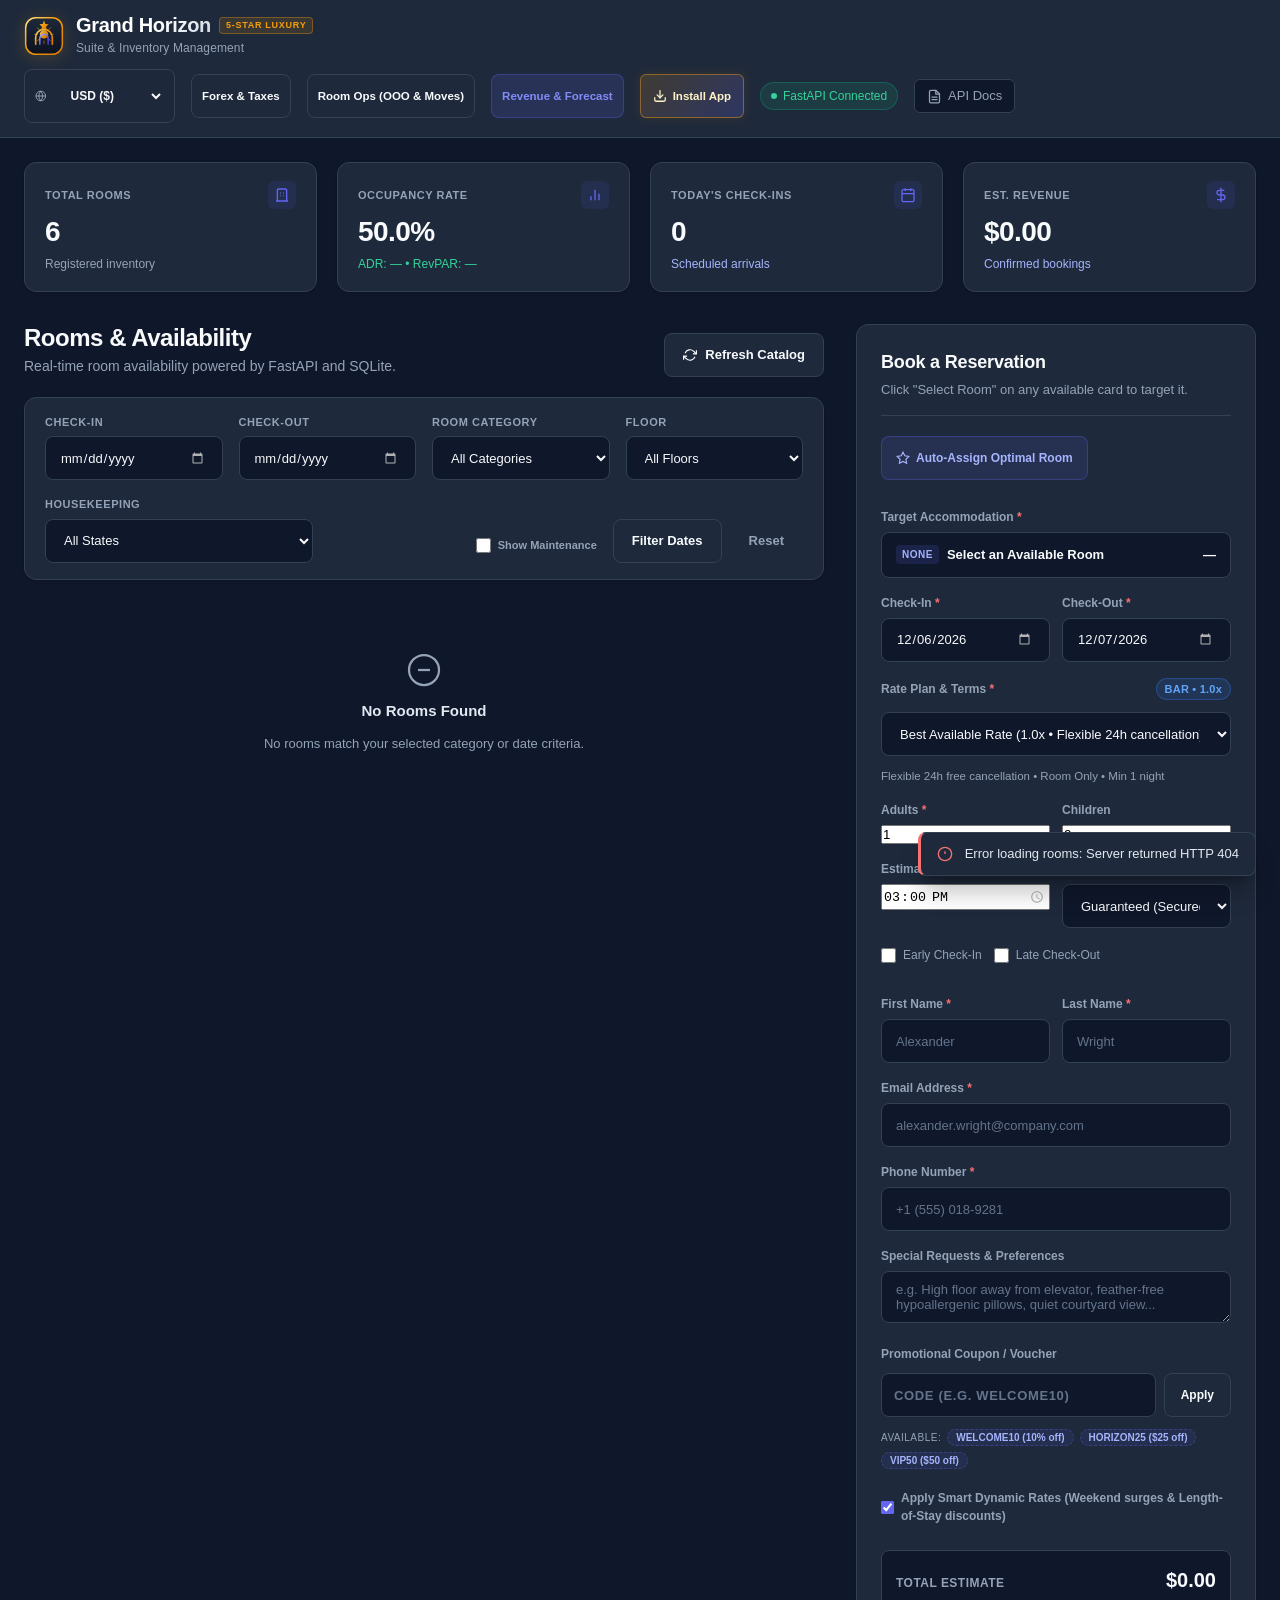
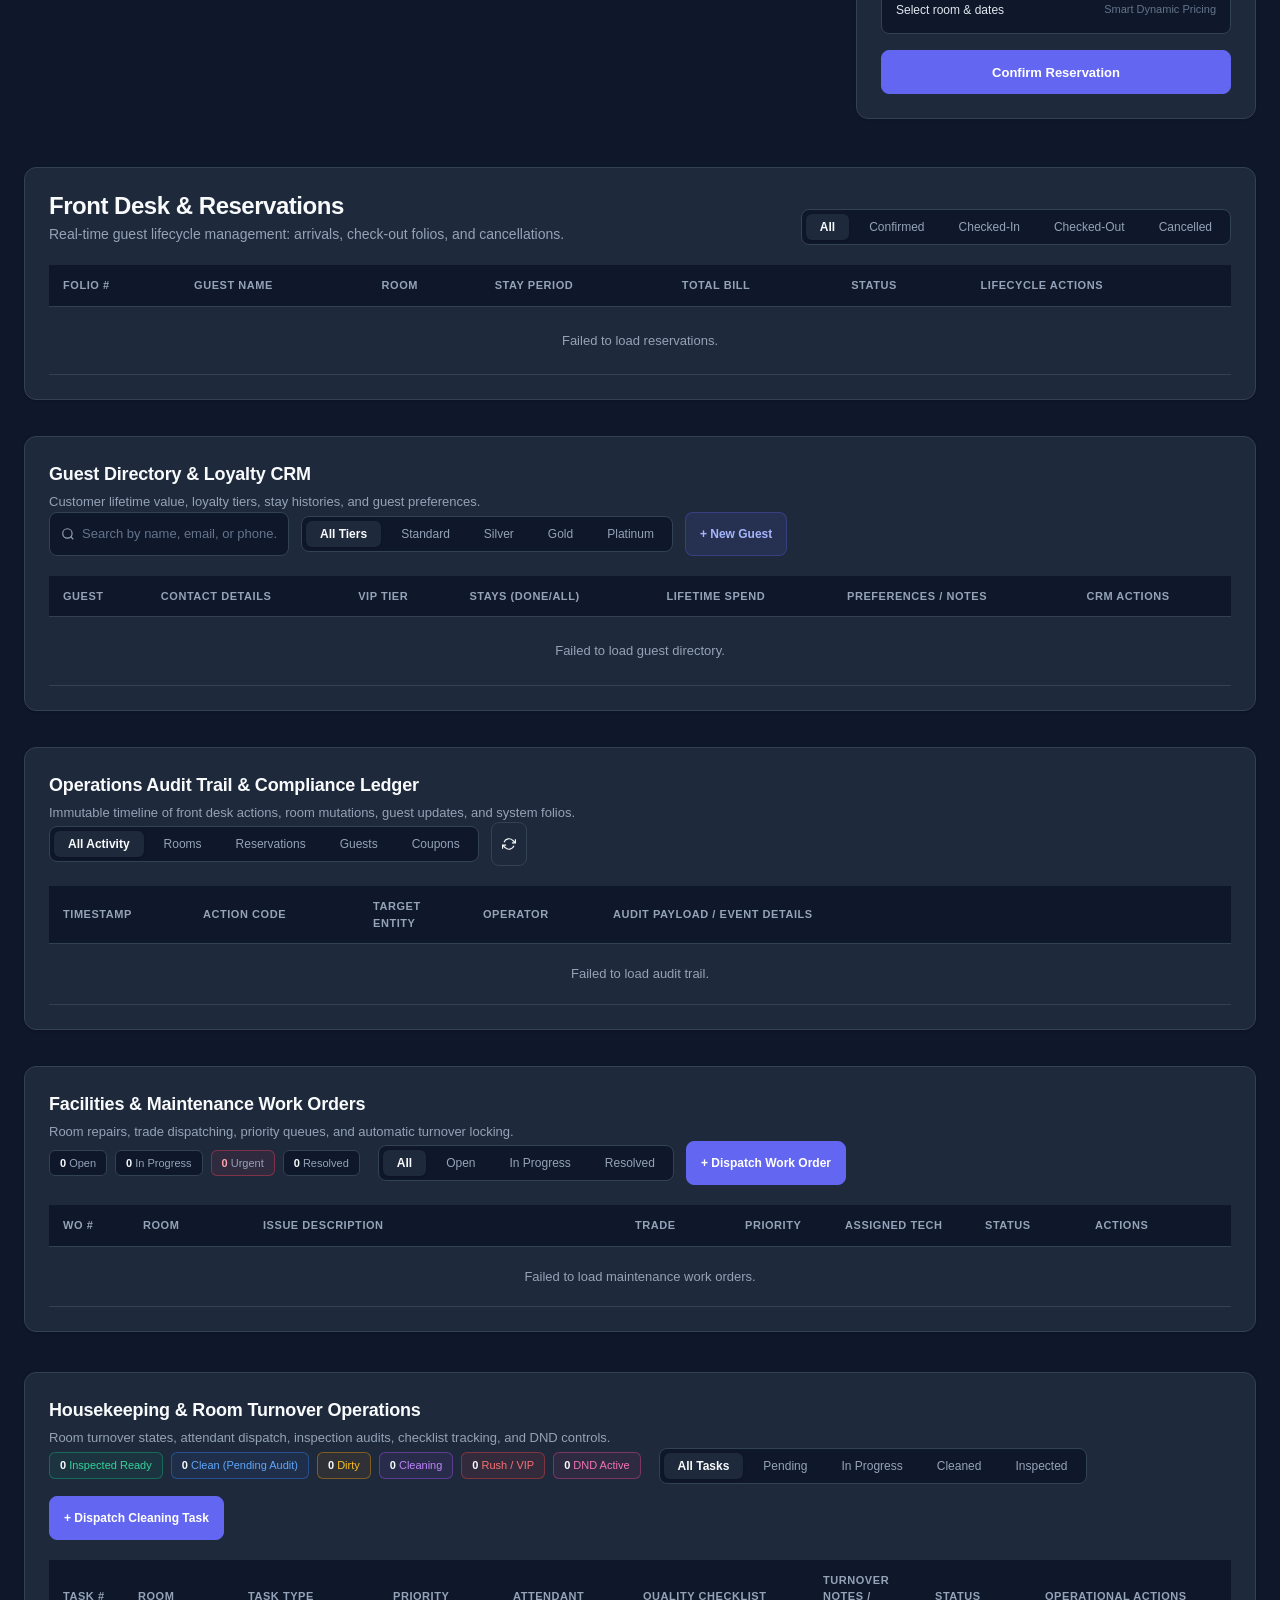
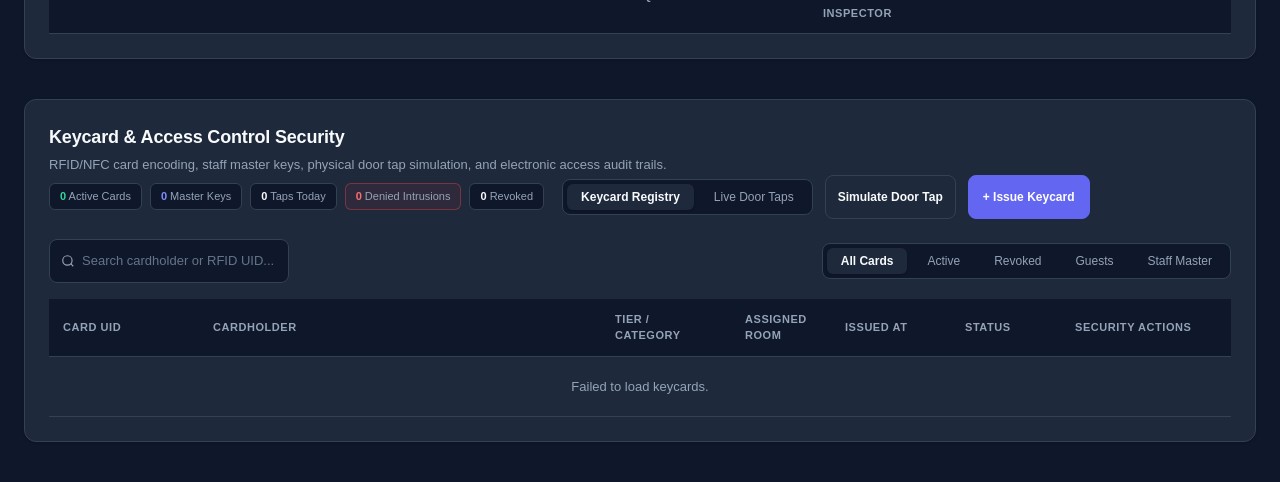
==== public/index.html @ 34e260d2 "feat(pwa): Add Progressive Web App installation, service worker, manifest, app icons, and iOS modal" ====
<!DOCTYPE html>
<html lang="en">
<head>
  <meta charset="UTF-8">
  <meta name="viewport" content="width=device-width, initial-scale=1.0">
  <title>Grand Horizon Hotel | Reservation & Management Dashboard</title>
  <meta name="description" content="Modern enterprise Hotel Management System dashboard for room inventory and real-time reservations.">
  <link rel="icon" type="image/svg+xml" href="favicon.svg">
  <link rel="apple-touch-icon" href="/apple-touch-icon.png">
  <link rel="manifest" href="/manifest.json">
  <meta name="theme-color" content="#6366f1">
  <meta name="apple-mobile-web-app-capable" content="yes">
  <meta name="apple-mobile-web-app-status-bar-style" content="black-translucent">
  <meta name="apple-mobile-web-app-title" content="Grand Horizon">
  <link rel="preconnect" href="https://fonts.googleapis.com">
  <link rel="preconnect" href="https://fonts.gstatic.com" crossorigin>
  <link href="https://fonts.googleapis.com/css2?family=Plus+Jakarta+Sans:wght@400;500;600;700&display=swap" rel="stylesheet">
  <link rel="stylesheet" href="style.css">
</head>
<body>

  <!-- Enterprise SaaS Header -->
  <header class="app-header">
    <div class="header-container">
      <div class="brand">
        <div class="brand-logo" aria-label="Grand Horizon Luxury Resort Emblem">
          <svg class="brand-logo-svg" width="40" height="40" viewBox="0 0 48 48" fill="none" xmlns="http://www.w3.org/2000/svg">
            <defs>
              <linearGradient id="headerGoldGrad" x1="0%" y1="0%" x2="100%" y2="100%">
                <stop offset="0%" stop-color="#FDE68A"/>
                <stop offset="40%" stop-color="#F59E0B"/>
                <stop offset="100%" stop-color="#D97706"/>
              </linearGradient>
              <linearGradient id="headerIndigoGrad" x1="0%" y1="0%" x2="100%" y2="100%">
                <stop offset="0%" stop-color="#A5B4FC"/>
                <stop offset="50%" stop-color="#6366F1"/>
                <stop offset="100%" stop-color="#4338CA"/>
              </linearGradient>
              <linearGradient id="headerShieldGrad" x1="0%" y1="0%" x2="0%" y2="100%">
                <stop offset="0%" stop-color="#1E293B"/>
                <stop offset="100%" stop-color="#0B1120"/>
              </linearGradient>
            </defs>
            <!-- Badge Frame with Gold Trim -->
            <rect x="2" y="2" width="44" height="44" rx="12" fill="url(#headerShieldGrad)" stroke="url(#headerGoldGrad)" stroke-width="1.8"/>
            <!-- Radiant Horizon Sun -->
            <circle cx="24" cy="22" r="5" fill="url(#headerGoldGrad)" opacity="0.95"/>
            <!-- Sunburst Radiance Rays -->
            <path d="M24 11V14M24 30V33M13 22H16M32 22H35M16.2 14.2L18.3 16.3M29.7 27.7L31.8 29.8M16.2 29.8L18.3 27.7M29.7 16.3L31.8 14.2" stroke="url(#headerGoldGrad)" stroke-width="1.2" stroke-linecap="round" opacity="0.6"/>
            <!-- Architectural Arch Pavilion -->
            <path d="M14 34V26C14 20.4772 18.4772 16 24 16C29.5228 16 34 20.4772 34 26V34" stroke="url(#headerGoldGrad)" stroke-width="2" stroke-linecap="round"/>
            <path d="M19 34V27C19 24.2386 21.2386 22 24 22C26.7614 22 29 24.2386 29 27V34" stroke="url(#headerIndigoGrad)" stroke-width="1.8" stroke-linecap="round"/>
            <!-- Foundation Base -->
            <path d="M10 35H38" stroke="url(#headerGoldGrad)" stroke-width="2" stroke-linecap="round"/>
            <path d="M14 38H34" stroke="url(#headerIndigoGrad)" stroke-width="1.5" stroke-linecap="round" opacity="0.8"/>
            <!-- 5-Star Luxury Star Apex -->
            <polygon points="24,5.5 25.5,9.5 29.5,10 26.5,13 27.5,17 24,15 20.5,17 21.5,13 18.5,10 22.5,9.5" fill="url(#headerGoldGrad)"/>
          </svg>
        </div>
        <div class="brand-meta">
          <div class="brand-title-row">
            <span class="brand-title">Grand Horizon</span>
            <span class="brand-tier-badge">5-STAR LUXURY</span>
          </div>
          <span class="brand-subtitle">Suite & Inventory Management</span>
        </div>
      </div>
      <div class="header-actions">
        <!-- Global Currency Converter Selector -->
        <div class="currency-selector-badge" title="Switch Operating Display Currency">
          <svg width="14" height="14" viewBox="0 0 24 24" fill="none" stroke="currentColor" stroke-width="2">
            <circle cx="12" cy="12" r="10"></circle>
            <line x1="2" y1="12" x2="22" y2="12"></line>
            <path d="M12 2a15.3 15.3 0 0 1 4 10 15.3 15.3 0 0 1-4 10 15.3 15.3 0 0 1-4-10 15.3 15.3 0 0 1 4-10z"></path>
          </svg>
          <select id="globalCurrencySelect" aria-label="Select Operating Currency">
            <option value="USD" selected>USD ($)</option>
            <option value="EUR">EUR (€)</option>
            <option value="GBP">GBP (£)</option>
            <option value="JPY">JPY (¥)</option>
            <option value="CAD">CAD (C$)</option>
            <option value="AUD">AUD (A$)</option>
            <option value="CHF">CHF (CHF)</option>
          </select>
        </div>

        <button id="btnOpenFinanceModal" class="btn btn-secondary" style="font-size: 11.5px; padding: 5px 10px;" title="View Live Forex Matrix & Tax Rules">
          Forex & Taxes
        </button>

        <button id="btnOpenRoomOpsModal" class="btn btn-secondary" style="font-size: 11.5px; padding: 5px 10px;" title="View Room Operations Cockpit & Out-of-Order Registry">
          Room Ops (OOO & Moves)
        </button>

        <button id="btnOpenAnalyticsModal" class="btn btn-secondary" style="font-size: 11.5px; padding: 5px 10px; background: rgba(99,102,241,0.15); border-color: rgba(99,102,241,0.3); color: #818cf8;" title="View Revenue Forecast & Category Yield Analytics">
          Revenue & Forecast
        </button>

        <button id="btnInstallPWA" class="btn btn-pwa-install" style="font-size: 11.5px; padding: 5px 12px; display: inline-flex; align-items: center; gap: 6px;" title="Install Grand Horizon PMS as a Desktop or Mobile App">
          <svg width="14" height="14" viewBox="0 0 24 24" fill="none" stroke="currentColor" stroke-width="2.2" stroke-linecap="round" stroke-linejoin="round">
            <path d="M21 15v4a2 2 0 0 1-2 2H5a2 2 0 0 1-2-2v-4"></path>
            <polyline points="7 10 12 15 17 10"></polyline>
            <line x1="12" y1="15" x2="12" y2="3"></line>
          </svg>
          <span id="pwaInstallLabel">Install App</span>
        </button>

        <span class="status-badge" id="apiStatusBadge">
          <span class="status-dot"></span>
          <span>FastAPI Connected</span>
        </span>
        <a href="/docs" target="_blank" class="nav-link" title="Open Swagger API documentation">
          <svg width="15" height="15" viewBox="0 0 24 24" fill="none" stroke="currentColor" stroke-width="2" stroke-linecap="round" stroke-linejoin="round">
            <path d="M14 2H6a2 2 0 0 0-2 2v16a2 2 0 0 0 2 2h12a2 2 0 0 0 2-2V8z"></path>
            <polyline points="14 2 14 8 20 8"></polyline>
            <line x1="16" y1="13" x2="8" y2="13"></line>
            <line x1="16" y1="17" x2="8" y2="17"></line>
          </svg>
          API Docs
        </a>
      </div>
    </div>
  </header>

  <!-- Notification Toast Container -->
  <div id="toastContainer" class="toast-container" aria-live="polite"></div>

  <!-- Main Dashboard Canvas -->
  <main class="dashboard-canvas">
    
    <!-- Top-Level Executive KPI Bar -->
    <section class="kpi-grid" aria-label="Key Performance Indicators">
      <div class="kpi-card">
        <div class="kpi-header">
          <span class="kpi-title">Total Rooms</span>
          <div class="kpi-icon">
            <svg width="16" height="16" viewBox="0 0 24 24" fill="none" stroke="currentColor" stroke-width="2">
              <path d="M3 21h18M5 21V5a2 2 0 0 1 2-2h10a2 2 0 0 1 2 2v16M9 9h1m4 0h1m-6 4h1m4 0h1"/>
            </svg>
          </div>
        </div>
        <div class="kpi-value" id="kpiTotalRooms">—</div>
        <span class="kpi-trend" id="kpiInventorySub">Registered inventory</span>
      </div>

      <div class="kpi-card">
        <div class="kpi-header">
          <span class="kpi-title">Occupancy Rate</span>
          <div class="kpi-icon">
            <svg width="16" height="16" viewBox="0 0 24 24" fill="none" stroke="currentColor" stroke-width="2">
              <path d="M18 20V10M12 20V4M6 20v-6"/>
            </svg>
          </div>
        </div>
        <div class="kpi-value" id="kpiOccupancy">—</div>
        <span class="kpi-trend text-emerald" id="kpiAdrRevpar">ADR: — • RevPAR: —</span>
      </div>

      <div class="kpi-card">
        <div class="kpi-header">
          <span class="kpi-title">Today's Check-ins</span>
          <div class="kpi-icon">
            <svg width="16" height="16" viewBox="0 0 24 24" fill="none" stroke="currentColor" stroke-width="2">
              <rect x="3" y="4" width="18" height="18" rx="2" ry="2"></rect>
              <line x1="16" y1="2" x2="16" y2="6"></line>
              <line x1="8" y1="2" x2="8" y2="6"></line>
              <line x1="3" y1="10" x2="21" y2="10"></line>
            </svg>
          </div>
        </div>
        <div class="kpi-value" id="kpiCheckins">—</div>
        <span class="kpi-trend text-indigo" id="kpiTurnoverSub">Scheduled arrivals</span>
      </div>

      <div class="kpi-card">
        <div class="kpi-header">
          <span class="kpi-title">Est. Revenue</span>
          <div class="kpi-icon">
            <svg width="16" height="16" viewBox="0 0 24 24" fill="none" stroke="currentColor" stroke-width="2">
              <line x1="12" y1="1" x2="12" y2="23"></line>
              <path d="M17 5H9.5a3.5 3.5 0 0 0 0 7h5a3.5 3.5 0 0 1 0 7H6"></path>
            </svg>
          </div>
        </div>
        <div class="kpi-value" id="kpiRevenue">—</div>
        <span class="kpi-trend text-indigo" id="kpiMonthlyRev">Confirmed bookings</span>
      </div>
    </section>

    <!-- Content Row: Left Catalog & Right Form -->
    <div class="dashboard-body">
      
      <!-- Left Section: Room Inventory Grid -->
      <section class="inventory-section">
        <div class="section-heading">
          <div class="heading-text">
            <h1 class="section-title">Rooms & Availability</h1>
            <p class="section-subtitle">Real-time room availability powered by FastAPI and SQLite.</p>
          </div>
          <button id="refreshRoomsBtn" class="btn btn-secondary btn-icon" title="Refresh Room Catalog">
            <svg width="14" height="14" viewBox="0 0 24 24" fill="none" stroke="currentColor" stroke-width="2">
              <polyline points="23 4 23 10 17 10"></polyline>
              <polyline points="1 20 1 14 7 14"></polyline>
              <path d="M3.51 9a9 9 0 0 1 14.85-3.36L23 10M1 14l4.64 4.36A9 9 0 0 0 20.49 15"></path>
            </svg>
            Refresh Catalog
          </button>
        </div>

        <!-- Filter Toolbar with Instant Reactive Category Filter -->
        <div class="filter-toolbar">
          <div class="filter-field">
            <label for="filterCheckIn">Check-In</label>
            <input type="date" id="filterCheckIn" name="filterCheckIn">
          </div>
          <div class="filter-field">
            <label for="filterCheckOut">Check-Out</label>
            <input type="date" id="filterCheckOut" name="filterCheckOut">
          </div>
          <div class="filter-field">
            <label for="filterType">Room Category</label>
            <select id="filterType" name="filterType">
              <option value="">All Categories</option>
              <option value="Single">Single</option>
              <option value="Double">Double</option>
              <option value="Family Suite">Family Suite</option>
            </select>
          </div>
          <div class="filter-field">
            <label for="filterFloor">Floor</label>
            <select id="filterFloor" name="filterFloor">
              <option value="">All Floors</option>
              <option value="1">Floor 1 (Ground & Garden)</option>
              <option value="2">Floor 2 (Skyline & Ocean)</option>
              <option value="3">Floor 3 (Penthouse Suites)</option>
            </select>
          </div>
          <div class="filter-field">
            <label for="filterCleanliness">Housekeeping</label>
            <select id="filterCleanliness" name="filterCleanliness">
              <option value="">All States</option>
              <option value="Inspected">Inspected (Ready)</option>
              <option value="Clean">Clean (Pending Audit)</option>
              <option value="Dirty">Dirty (Needs Turnover)</option>
              <option value="Touch-up Required">Touch-up Required</option>
            </select>
          </div>
          <div class="filter-field filter-field-checkbox">
            <label for="filterMaintenance" class="checkbox-label">
              <input type="checkbox" id="filterMaintenance" name="filterMaintenance">
              <span>Show Maintenance</span>
            </label>
          </div>
          <div class="filter-cta-group">
            <button id="applyFilterBtn" class="btn btn-secondary">Filter Dates</button>
            <button id="resetFilterBtn" class="btn btn-ghost">Reset</button>
          </div>
        </div>

        <!-- State: Loading -->
        <div id="loadingState" class="state-placeholder hidden">
          <div class="spinner"></div>
          <p>Loading available rooms...</p>
        </div>

        <!-- State: Empty -->
        <div id="emptyState" class="state-placeholder hidden">
          <svg width="36" height="36" viewBox="0 0 24 24" fill="none" stroke="currentColor" stroke-width="1.5">
            <circle cx="12" cy="12" r="10"></circle>
            <line x1="8" y1="12" x2="16" y2="12"></line>
          </svg>
          <p class="state-title">No Rooms Found</p>
          <p class="state-desc">No rooms match your selected category or date criteria.</p>
        </div>

        <!-- Responsive Rooms Grid with Instant Loading Skeletons for LCP -->
        <div id="roomsGrid" class="rooms-grid" aria-busy="true">
          <div class="room-skeleton-card" aria-hidden="true">
            <div class="skeleton-header">
              <div class="skeleton skeleton-badge"></div>
              <div class="skeleton skeleton-pill"></div>
            </div>
            <div class="skeleton skeleton-title"></div>
            <div class="skeleton skeleton-price"></div>
            <div class="skeleton skeleton-btn"></div>
          </div>
          <div class="room-skeleton-card" aria-hidden="true">
            <div class="skeleton-header">
              <div class="skeleton skeleton-badge"></div>
              <div class="skeleton skeleton-pill"></div>
            </div>
            <div class="skeleton skeleton-title"></div>
            <div class="skeleton skeleton-price"></div>
            <div class="skeleton skeleton-btn"></div>
          </div>
          <div class="room-skeleton-card" aria-hidden="true">
            <div class="skeleton-header">
              <div class="skeleton skeleton-badge"></div>
              <div class="skeleton skeleton-pill"></div>
            </div>
            <div class="skeleton skeleton-title"></div>
            <div class="skeleton skeleton-price"></div>
            <div class="skeleton skeleton-btn"></div>
          </div>
          <div class="room-skeleton-card" aria-hidden="true">
            <div class="skeleton-header">
              <div class="skeleton skeleton-badge"></div>
              <div class="skeleton skeleton-pill"></div>
            </div>
            <div class="skeleton skeleton-title"></div>
            <div class="skeleton skeleton-price"></div>
            <div class="skeleton skeleton-btn"></div>
          </div>
          <div class="room-skeleton-card" aria-hidden="true">
            <div class="skeleton-header">
              <div class="skeleton skeleton-badge"></div>
              <div class="skeleton skeleton-pill"></div>
            </div>
            <div class="skeleton skeleton-title"></div>
            <div class="skeleton skeleton-price"></div>
            <div class="skeleton skeleton-btn"></div>
          </div>
          <div class="room-skeleton-card" aria-hidden="true">
            <div class="skeleton-header">
              <div class="skeleton skeleton-badge"></div>
              <div class="skeleton skeleton-pill"></div>
            </div>
            <div class="skeleton skeleton-title"></div>
            <div class="skeleton skeleton-price"></div>
            <div class="skeleton skeleton-btn"></div>
          </div>
        </div>
      </section>

      <!-- Right Section: Reservation Form (Streamlined, No Redundant Dropdown) -->
      <aside class="booking-section">
        <div class="booking-panel">
          <div class="panel-header">
            <h2 class="panel-title">Book a Reservation</h2>
            <p class="panel-subtitle">Click "Select Room" on any available card to target it.</p>
          </div>

          <form id="bookingForm" class="booking-form" novalidate>
            
            <!-- Module 2: Intelligent Auto-Assign Option -->
            <div class="auto-assign-bar">
              <button type="button" id="btnAutoAssign" class="btn btn-secondary btn-auto-assign" title="Intelligently recommends and selects the optimal available room for these dates">
                <svg width="14" height="14" viewBox="0 0 24 24" fill="none" stroke="currentColor" stroke-width="2">
                  <polygon points="12 2 15.09 8.26 22 9.27 17 14.14 18.18 21.02 12 17.77 5.82 21.02 7 14.14 2 9.27 8.91 8.26 12 2"></polygon>
                </svg>
                Auto-Assign Optimal Room
              </button>
              <span id="autoAssignBadge" class="auto-assign-badge hidden"></span>
            </div>

            <!-- Streamlined Target Room Banner (Replaces redundant dropdown) -->
            <div class="form-control">
              <label>Target Accommodation <span class="required">*</span></label>
              <div class="selected-room-banner" id="selectedRoomBanner">
                <div class="selected-room-header">
                  <span class="selected-room-pill" id="selectedRoomPill">None</span>
                  <span class="selected-room-name" id="selectedRoomName">Select an Available Room</span>
                </div>
                <div class="selected-room-rate" id="selectedRoomRate">—</div>
              </div>
              <input type="hidden" id="selectedRoomId" name="room_id" required>
            </div>

            <!-- Stay Dates -->
            <div class="form-row">
              <div class="form-control">
                <label for="bookingCheckIn">Check-In <span class="required">*</span></label>
                <input type="date" id="bookingCheckIn" name="check_in_date" required>
              </div>
              <div class="form-control">
                <label for="bookingCheckOut">Check-Out <span class="required">*</span></label>
                <input type="date" id="bookingCheckOut" name="check_out_date" required>
              </div>
            </div>

            <!-- Module 3: Rate Plan & Cancellation Terms -->
            <div class="form-control">
              <div class="rate-plan-header-row">
                <label for="bookingRatePlan">Rate Plan & Terms <span class="required">*</span></label>
                <span id="ratePlanBadge" class="rate-plan-badge">BAR • 1.0x</span>
              </div>
              <select id="bookingRatePlan" name="rate_plan_code">
                <option value="BAR" selected>Best Available Rate (1.0x • Flexible 24h cancellation)</option>
                <option value="NON_REF">Non-Refundable Saver (0.85x • 15% Off • Deposit Locked)</option>
                <option value="BB_PACKAGE">Bed & Breakfast Package (1.15x • Includes Continental Breakfast)</option>
                <option value="CORP_EXTENDED">Extended Stay & Corporate (0.80x • 20% Off • Min 3 Nights)</option>
              </select>
              <div id="ratePlanPolicyHint" class="rate-plan-hint">
                <span id="ratePlanPolicyText">Flexible 24h free cancellation • Room Only • Min 1 night</span>
              </div>
            </div>

            <!-- Party Size & Capacity (Module 2 Deepening) -->
            <div class="form-row">
              <div class="form-control">
                <label for="bookingAdults">Adults <span class="required">*</span></label>
                <input type="number" id="bookingAdults" name="adults" min="1" max="10" value="1" required>
              </div>
              <div class="form-control">
                <label for="bookingChildren">Children</label>
                <input type="number" id="bookingChildren" name="children" min="0" max="10" value="0">
              </div>
            </div>

            <!-- Arrival Time & Guarantee Policy (Module 2 Deepening) -->
            <div class="form-row">
              <div class="form-control">
                <label for="bookingETA">Estimated Arrival (ETA)</label>
                <input type="time" id="bookingETA" name="estimated_arrival_time" value="15:00">
              </div>
              <div class="form-control">
                <label for="bookingGuarantee">Guarantee Policy</label>
                <select id="bookingGuarantee" name="guarantee_type">
                  <option value="Guaranteed" selected>Guaranteed (Secured)</option>
                  <option value="Non-Guaranteed">Non-Guaranteed (6 PM Release)</option>
                  <option value="Deposit Required">Deposit Required</option>
                </select>
              </div>
            </div>

            <!-- Early / Late Check Options -->
            <div class="form-row checkbox-dual-row">
              <div class="filter-field-checkbox">
                <label for="bookingEarlyCheckin" class="checkbox-label">
                  <input type="checkbox" id="bookingEarlyCheckin" name="early_checkin_requested">
                  <span>Early Check-In</span>
                </label>
              </div>
              <div class="filter-field-checkbox">
                <label for="bookingLateCheckout" class="checkbox-label">
                  <input type="checkbox" id="bookingLateCheckout" name="late_checkout_requested">
                  <span>Late Check-Out</span>
                </label>
              </div>
            </div>

            <!-- Guest Personal Details -->
            <div class="form-row">
              <div class="form-control">
                <label for="guestFirstName">First Name <span class="required">*</span></label>
                <input type="text" id="guestFirstName" name="first_name" placeholder="Alexander" required>
              </div>
              <div class="form-control">
                <label for="guestLastName">Last Name <span class="required">*</span></label>
                <input type="text" id="guestLastName" name="last_name" placeholder="Wright" required>
              </div>
            </div>

            <div class="form-control">
              <label for="guestEmail">Email Address <span class="required">*</span></label>
              <input type="email" id="guestEmail" name="email" placeholder="alexander.wright@company.com" required>
            </div>

            <div class="form-control">
              <label for="guestPhone">Phone Number <span class="required">*</span></label>
              <input type="tel" id="guestPhone" name="phone" placeholder="+1 (555) 018-9281" required>
            </div>

            <!-- Special Guest Requests & Room Preferences (Module 2 Deepening) -->
            <div class="form-control">
              <label for="bookingSpecialRequests">Special Requests & Preferences</label>
              <textarea id="bookingSpecialRequests" name="special_requests" rows="2" placeholder="e.g. High floor away from elevator, feather-free hypoallergenic pillows, quiet courtyard view..." style="resize: vertical; font-size: 13px;"></textarea>
            </div>

            <!-- Module 11: Promotional Coupon & Dynamic Pricing Engine -->
            <div class="form-control" style="margin-top: 6px;">
              <label for="couponCodeInput">Promotional Coupon / Voucher</label>
              <div class="coupon-input-group">
                <input type="text" id="couponCodeInput" placeholder="Code (e.g. WELCOME10)" style="text-transform: uppercase;">
                <button type="button" id="btnApplyCoupon" class="btn btn-secondary">Apply</button>
              </div>
              <div id="couponStatusMessage" class="coupon-status-msg hidden"></div>
              
              <!-- Quick promo code chips -->
              <div class="promo-chips-wrapper">
                <span class="promo-chips-label">Available:</span>
                <button type="button" class="promo-chip" data-code="WELCOME10">WELCOME10 (10% off)</button>
                <button type="button" class="promo-chip" data-code="HORIZON25">HORIZON25 ($25 off)</button>
                <button type="button" class="promo-chip" data-code="VIP50">VIP50 ($50 off)</button>
              </div>
            </div>

            <!-- Dynamic Pricing Options -->
            <div class="form-control filter-field-checkbox" style="margin-top: 4px;">
              <label for="toggleDynamicPricing" class="checkbox-label">
                <input type="checkbox" id="toggleDynamicPricing" checked>
                <span>Apply Smart Dynamic Rates (Weekend surges & Length-of-Stay discounts)</span>
              </label>
            </div>

            <!-- Price Calculation Breakdown -->
            <div id="priceEstimateCard" class="estimate-panel">
              <div class="estimate-header">
                <span class="estimate-label">Total Estimate</span>
                <span id="estimateTotal" class="estimate-amount">$0.00</span>
              </div>
              <div id="quoteBreakdownContainer" class="quote-breakdown-container hidden">
                <!-- Dynamically rendered quotation breakdown -->
              </div>
              <div class="estimate-meta">
                <span id="rateCalculation" class="estimate-rate">Select room & dates</span>
                <span class="estimate-policy" id="pricingEngineStatus">Smart Dynamic Pricing</span>
              </div>
            </div>

            <!-- Submit CTA Button -->
            <button type="submit" id="submitBookingBtn" class="btn btn-primary btn-block">
              <span class="btn-text">Confirm Reservation</span>
              <span class="btn-spinner hidden"></span>
            </button>
          </form>
        </div>
      </aside>

    </div>

    <!-- Front Desk & Reservations Lifecycle Section -->
    <section class="reservations-section" aria-label="Front Desk Reservations">
      <div class="section-heading">
        <div class="heading-text">
          <h2 class="section-title">Front Desk & Reservations</h2>
          <p class="section-subtitle">Real-time guest lifecycle management: arrivals, check-out folios, and cancellations.</p>
        </div>
        <div class="reservations-filter-tabs" id="bookingFilterTabs">
          <button class="tab-btn active" data-status="">All</button>
          <button class="tab-btn" data-status="Confirmed">Confirmed</button>
          <button class="tab-btn" data-status="Checked-in">Checked-In</button>
          <button class="tab-btn" data-status="Checked-out">Checked-Out</button>
          <button class="tab-btn" data-status="Cancelled">Cancelled</button>
        </div>
      </div>

      <div class="reservations-table-wrapper">
        <table class="reservations-table" id="reservationsTable">
          <thead>
            <tr>
              <th>Folio #</th>
              <th>Guest Name</th>
              <th>Room</th>
              <th>Stay Period</th>
              <th>Total Bill</th>
              <th>Status</th>
              <th>Lifecycle Actions</th>
            </tr>
          </thead>
          <tbody id="reservationsTableBody">
            <!-- Dynamically populated by app.js -->
          </tbody>
        </table>
        <div id="reservationsEmpty" class="state-placeholder hidden">
          <p>No reservations found matching the selected status.</p>
        </div>
      </div>
    </section>

    <!-- Module 10: Guest Directory & Loyalty CRM -->
    <section class="crm-section" id="guestCrmSection">
      <div class="reservations-header">
        <div>
          <h2 class="panel-title">Guest Directory & Loyalty CRM</h2>
          <p class="panel-subtitle">Customer lifetime value, loyalty tiers, stay histories, and guest preferences.</p>
        </div>
        <div class="crm-controls-group">
          <div class="crm-search-wrapper">
            <svg width="14" height="14" viewBox="0 0 24 24" fill="none" stroke="currentColor" stroke-width="2">
              <circle cx="11" cy="11" r="8"></circle>
              <line x1="21" y1="21" x2="16.65" y2="16.65"></line>
            </svg>
            <input type="text" id="guestSearchInput" placeholder="Search by name, email, or phone..." aria-label="Search Guests">
          </div>
          <div class="reservations-filter-tabs" id="guestTierTabs">
            <button class="tab-btn active" data-tier="">All Tiers</button>
            <button class="tab-btn" data-tier="Standard">Standard</button>
            <button class="tab-btn" data-tier="Silver">Silver</button>
            <button class="tab-btn" data-tier="Gold">Gold</button>
            <button class="tab-btn" data-tier="Platinum">Platinum</button>
          </div>
          <button id="btnOpenNewGuestModal" class="btn btn-secondary btn-new-guest">+ New Guest</button>
        </div>
      </div>

      <div class="reservations-table-wrapper">
        <table class="reservations-table" id="guestsTable">
          <thead>
            <tr>
              <th>Guest</th>
              <th>Contact Details</th>
              <th>VIP Tier</th>
              <th>Stays (Done/All)</th>
              <th>Lifetime Spend</th>
              <th>Preferences / Notes</th>
              <th>CRM Actions</th>
            </tr>
          </thead>
          <tbody id="guestsTableBody">
            <!-- Dynamically populated by app.js -->
          </tbody>
        </table>
        <div id="guestsEmpty" class="state-placeholder hidden">
          <p>No guest profiles match the current filter or search criteria.</p>
        </div>
      </div>
    </section>

    <!-- Module 12: Operations Audit Trail & Compliance Ledger -->
    <section class="audit-section" id="auditLedgerSection" aria-label="Operations Audit Trail">
      <div class="reservations-header">
        <div>
          <h2 class="panel-title">Operations Audit Trail & Compliance Ledger</h2>
          <p class="panel-subtitle">Immutable timeline of front desk actions, room mutations, guest updates, and system folios.</p>
        </div>
        <div class="crm-controls-group">
          <div class="reservations-filter-tabs" id="auditEntityTabs">
            <button class="tab-btn active" data-entity="">All Activity</button>
            <button class="tab-btn" data-entity="Room">Rooms</button>
            <button class="tab-btn" data-entity="Booking">Reservations</button>
            <button class="tab-btn" data-entity="Guest">Guests</button>
            <button class="tab-btn" data-entity="Coupon">Coupons</button>
          </div>
          <button id="btnRefreshAuditLogs" class="btn btn-secondary btn-icon-only" title="Refresh Audit Log">
            <svg width="14" height="14" viewBox="0 0 24 24" fill="none" stroke="currentColor" stroke-width="2">
              <path d="M23 4v6h-6"></path>
              <path d="M1 20v-6h6"></path>
              <path d="M3.51 9a9 9 0 0 1 14.85-3.36L23 10M1 14l4.64 4.36A9 9 0 0 0 20.49 15"></path>
            </svg>
          </button>
        </div>
      </div>

      <div class="reservations-table-wrapper">
        <table class="reservations-table" id="auditLogsTable">
          <thead>
            <tr>
              <th style="width: 140px;">Timestamp</th>
              <th style="width: 170px;">Action Code</th>
              <th style="width: 110px;">Target Entity</th>
              <th style="width: 130px;">Operator</th>
              <th>Audit Payload / Event Details</th>
            </tr>
          </thead>
          <tbody id="auditLogsTableBody">
            <!-- Dynamically populated by app.js -->
          </tbody>
        </table>
        <div id="auditLogsEmpty" class="state-placeholder hidden">
          <p>No audit activity events recorded matching the current filter.</p>
        </div>
      </div>
    </section>

    <!-- Module 13: Maintenance Work Orders & Housekeeping Dispatch -->
    <section class="maintenance-section" id="maintenanceSection" aria-label="Maintenance Work Orders">
      <div class="reservations-header">
        <div>
          <h2 class="panel-title">Facilities & Maintenance Work Orders</h2>
          <p class="panel-subtitle">Room repairs, trade dispatching, priority queues, and automatic turnover locking.</p>
        </div>
        <div class="crm-controls-group">
          <!-- Summary chips -->
          <div class="maintenance-kpis-wrapper">
            <span class="m-kpi-chip"><strong id="mKpiOpen">0</strong> Open</span>
            <span class="m-kpi-chip"><strong id="mKpiProgress">0</strong> In Progress</span>
            <span class="m-kpi-chip m-kpi-urgent"><strong id="mKpiUrgent">0</strong> Urgent</span>
            <span class="m-kpi-chip"><strong id="mKpiResolved">0</strong> Resolved</span>
          </div>

          <div class="reservations-filter-tabs" id="maintenanceStatusTabs">
            <button class="tab-btn active" data-status="">All</button>
            <button class="tab-btn" data-status="Open">Open</button>
            <button class="tab-btn" data-status="In Progress">In Progress</button>
            <button class="tab-btn" data-status="Resolved">Resolved</button>
          </div>
          <button id="btnOpenNewTicketModal" class="btn btn-primary" style="font-size: 12px; padding: 7px 14px;">+ Dispatch Work Order</button>
        </div>
      </div>

      <div class="reservations-table-wrapper">
        <table class="reservations-table" id="maintenanceTable">
          <thead>
            <tr>
              <th style="width: 80px;">WO #</th>
              <th style="width: 120px;">Room</th>
              <th>Issue Description</th>
              <th style="width: 110px;">Trade</th>
              <th style="width: 100px;">Priority</th>
              <th style="width: 140px;">Assigned Tech</th>
              <th style="width: 110px;">Status</th>
              <th style="width: 150px;">Actions</th>
            </tr>
          </thead>
          <tbody id="maintenanceTableBody">
            <!-- Dynamically populated by app.js -->
          </tbody>
        </table>
        <div id="maintenanceEmpty" class="state-placeholder hidden">
          <p>No maintenance work orders found matching the filter.</p>
        </div>
      </div>
    </section>

    <!-- Module 4: Housekeeping & Room Status Management -->
    <section class="housekeeping-section" id="housekeepingSection" aria-label="Housekeeping Turnover & Quality Audits">
      <div class="reservations-header">
        <div>
          <h2 class="panel-title">Housekeeping & Room Turnover Operations</h2>
          <p class="panel-subtitle">Room turnover states, attendant dispatch, inspection audits, checklist tracking, and DND controls.</p>
        </div>
        <div class="crm-controls-group">
          <!-- Housekeeping Summary KPI Chips -->
          <div class="maintenance-kpis-wrapper">
            <span class="m-kpi-chip hk-chip-inspected"><strong id="hkKpiInspected">0</strong> Inspected Ready</span>
            <span class="m-kpi-chip hk-chip-clean"><strong id="hkKpiClean">0</strong> Clean (Pending Audit)</span>
            <span class="m-kpi-chip hk-chip-dirty"><strong id="hkKpiDirty">0</strong> Dirty</span>
            <span class="m-kpi-chip hk-chip-cleaning"><strong id="hkKpiCleaning">0</strong> Cleaning</span>
            <span class="m-kpi-chip hk-chip-urgent"><strong id="hkKpiUrgent">0</strong> Rush / VIP</span>
            <span class="m-kpi-chip hk-chip-dnd"><strong id="hkKpiDnd">0</strong> DND Active</span>
          </div>

          <div class="reservations-filter-tabs" id="housekeepingStatusTabs">
            <button class="tab-btn active" data-status="">All Tasks</button>
            <button class="tab-btn" data-status="Pending">Pending</button>
            <button class="tab-btn" data-status="In Progress">In Progress</button>
            <button class="tab-btn" data-status="Cleaned">Cleaned</button>
            <button class="tab-btn" data-status="Inspected">Inspected</button>
          </div>
          <button id="btnOpenNewHkTaskModal" class="btn btn-primary" style="font-size: 12px; padding: 7px 14px;">+ Dispatch Cleaning Task</button>
        </div>
      </div>

      <div class="reservations-table-wrapper">
        <table class="reservations-table" id="housekeepingTable">
          <thead>
            <tr>
              <th style="width: 75px;">Task #</th>
              <th style="width: 110px;">Room</th>
              <th style="width: 145px;">Task Type</th>
              <th style="width: 120px;">Priority</th>
              <th style="width: 130px;">Attendant</th>
              <th style="width: 180px;">Quality Checklist</th>
              <th>Turnover Notes / Inspector</th>
              <th style="width: 110px;">Status</th>
              <th style="width: 200px;">Operational Actions</th>
            </tr>
          </thead>
          <tbody id="housekeepingTableBody">
            <!-- Dynamically populated by app.js -->
          </tbody>
        </table>
        <div id="housekeepingEmpty" class="state-placeholder hidden">
          <p>No housekeeping turnover tasks matching the filter criteria.</p>
        </div>
      </div>
    </section>

    <!-- Module 5: Room Keycard / Access Control & Security Logging -->
    <section class="keycard-section" id="keycardSection" aria-label="Keycard Access Control and Security Audit">
      <div class="reservations-header">
        <div>
          <h2 class="panel-title">Keycard & Access Control Security</h2>
          <p class="panel-subtitle">RFID/NFC card encoding, staff master keys, physical door tap simulation, and electronic access audit trails.</p>
        </div>
        <div class="crm-controls-group">
          <!-- Security KPI Chips -->
          <div class="maintenance-kpis-wrapper">
            <span class="m-kpi-chip sec-chip-active"><strong id="secKpiActive">0</strong> Active Cards</span>
            <span class="m-kpi-chip sec-chip-master"><strong id="secKpiMaster">0</strong> Master Keys</span>
            <span class="m-kpi-chip"><strong id="secKpiTaps">0</strong> Taps Today</span>
            <span class="m-kpi-chip sec-chip-denied"><strong id="secKpiDenied">0</strong> Denied Intrusions</span>
            <span class="m-kpi-chip"><strong id="secKpiRevoked">0</strong> Revoked</span>
          </div>

          <div class="reservations-filter-tabs" id="securityViewTabs">
            <button class="tab-btn active" data-view="cards">Keycard Registry</button>
            <button class="tab-btn" data-view="logs">Live Door Taps</button>
          </div>
          <button id="btnOpenDoorTapModal" class="btn btn-secondary" style="font-size: 12px; padding: 7px 12px;">Simulate Door Tap</button>
          <button id="btnOpenIssueCardModal" class="btn btn-primary" style="font-size: 12px; padding: 7px 14px;">+ Issue Keycard</button>
        </div>
      </div>

      <!-- View 1: Keycards Directory Table -->
      <div id="keycardsTableView" class="reservations-table-wrapper">
        <div class="sec-filter-bar">
          <div class="crm-search-wrapper" style="max-width: 280px;">
            <svg width="14" height="14" viewBox="0 0 24 24" fill="none" stroke="currentColor" stroke-width="2">
              <circle cx="11" cy="11" r="8"></circle>
              <line x1="21" y1="21" x2="16.65" y2="16.65"></line>
            </svg>
            <input type="text" id="secKeycardSearch" placeholder="Search cardholder or RFID UID..." aria-label="Search Keycards">
          </div>
          <div class="reservations-filter-tabs" id="keycardStatusFilterTabs">
            <button class="tab-btn active" data-status="">All Cards</button>
            <button class="tab-btn" data-status="Active">Active</button>
            <button class="tab-btn" data-status="Revoked">Revoked</button>
            <button class="tab-btn" data-type="Guest">Guests</button>
            <button class="tab-btn" data-type="Staff Master">Staff Master</button>
          </div>
        </div>

        <table class="reservations-table" id="keycardsTable">
          <thead>
            <tr>
              <th style="width: 150px;">Card UID</th>
              <th>Cardholder</th>
              <th style="width: 130px;">Tier / Category</th>
              <th style="width: 100px;">Assigned Room</th>
              <th style="width: 120px;">Issued At</th>
              <th style="width: 110px;">Status</th>
              <th style="width: 170px;">Security Actions</th>
            </tr>
          </thead>
          <tbody id="keycardsTableBody">
            <!-- Dynamically populated by app.js -->
          </tbody>
        </table>
        <div id="keycardsEmpty" class="state-placeholder hidden">
          <p>No keycards matching the filter criteria.</p>
        </div>
      </div>

      <!-- View 2: Access Logs Table -->
      <div id="accessLogsTableView" class="reservations-table-wrapper hidden">
        <div class="sec-filter-bar">
          <div class="reservations-filter-tabs" id="accessLogsFilterTabs">
            <button class="tab-btn active" data-outcome="">All Events</button>
            <button class="tab-btn" data-outcome="Granted">Granted Entries</button>
            <button class="tab-btn" data-outcome="Denied">Security Denials</button>
          </div>
        </div>

        <table class="reservations-table" id="accessLogsTable">
          <thead>
            <tr>
              <th style="width: 140px;">Timestamp</th>
              <th style="width: 150px;">Card UID</th>
              <th style="width: 110px;">Target Room</th>
              <th style="width: 180px;">Reader Location</th>
              <th>Cardholder / Role</th>
              <th style="width: 180px;">Access Outcome</th>
            </tr>
          </thead>
          <tbody id="accessLogsTableBody">
            <!-- Dynamically populated by app.js -->
          </tbody>
        </table>
        <div id="accessLogsEmpty" class="state-placeholder hidden">
          <p>No door tap access logs recorded.</p>
        </div>
      </div>
    </section>

  </main>

  <!-- Reservation Receipt Modal -->
  <div id="receiptModal" class="modal-backdrop hidden" role="dialog" aria-modal="true">
    <div class="modal-card">
      <div class="modal-header">
        <div class="modal-icon-badge">
          <svg width="20" height="20" viewBox="0 0 24 24" fill="none" stroke="currentColor" stroke-width="2.5" stroke-linecap="round" stroke-linejoin="round">
            <polyline points="20 6 9 17 4 12"></polyline>
          </svg>
        </div>
        <h3 class="modal-title">Booking Confirmed</h3>
        <p class="modal-subtitle">The reservation record has been committed to the database.</p>
      </div>
      <div class="modal-body" id="modalDetails"></div>
      <div class="modal-footer">
        <button id="closeModalBtn" class="btn btn-secondary btn-block">Close</button>
      </div>
    </div>
  </div>

  <!-- Checkout Invoice Folio Modal -->
  <div id="invoiceModal" class="modal-backdrop hidden" role="dialog" aria-modal="true">
    <div class="modal-card modal-card-wide">
      <div class="modal-header">
        <div class="modal-icon-badge icon-indigo">
          <svg width="20" height="20" viewBox="0 0 24 24" fill="none" stroke="currentColor" stroke-width="2">
            <path d="M14 2H6a2 2 0 0 0-2 2v16a2 2 0 0 0 2 2h12a2 2 0 0 0 2-2V8z"></path>
            <polyline points="14 2 14 8 20 8"></polyline>
            <line x1="16" y1="13" x2="8" y2="13"></line>
            <line x1="16" y1="17" x2="8" y2="17"></line>
          </svg>
        </div>
        <h3 class="modal-title">Guest Checkout Statement</h3>
        <p class="modal-subtitle" id="invoiceSubtitle">Official folio statement & breakdown</p>
      </div>
      <div class="modal-body" id="invoiceDetails"></div>
      <div class="modal-footer">
        <button id="closeInvoiceBtn" class="btn btn-secondary btn-block">Close Statement</button>
      </div>
    </div>
  </div>

  <!-- Module 10: Guest CRM Profile & Stay History Modal -->
  <div id="guestDetailModal" class="modal-backdrop hidden" role="dialog" aria-modal="true">
    <div class="modal-card modal-card-wide">
      <div class="modal-header">
        <div class="modal-icon-badge icon-amber">
          <svg width="20" height="20" viewBox="0 0 24 24" fill="none" stroke="currentColor" stroke-width="2">
            <path d="M20 21v-2a4 4 0 0 0-4-4H8a4 4 0 0 0-4 4v2"></path>
            <circle cx="12" cy="7" r="4"></circle>
          </svg>
        </div>
        <h3 class="modal-title" id="guestDetailModalTitle">Guest CRM Profile</h3>
        <p class="modal-subtitle" id="guestDetailModalSubtitle">Lifetime statistics and stay folios</p>
      </div>
      <div class="modal-body" id="guestDetailBody">
        <!-- Rendered by app.js -->
      </div>
      <div class="modal-footer">
        <button id="closeGuestDetailBtn" class="btn btn-secondary btn-block">Close Profile</button>
      </div>
    </div>
  </div>

  <!-- Module 10: Quick Register New Guest Modal -->
  <div id="newGuestModal" class="modal-backdrop hidden" role="dialog" aria-modal="true">
    <div class="modal-card">
      <div class="modal-header">
        <div class="modal-icon-badge">
          <svg width="20" height="20" viewBox="0 0 24 24" fill="none" stroke="currentColor" stroke-width="2">
            <path d="M16 21v-2a4 4 0 0 0-4-4H5a4 4 0 0 0-4 4v2"></path>
            <circle cx="8.5" cy="7" r="4"></circle>
            <line x1="20" y1="8" x2="20" y2="14"></line>
            <line x1="23" y1="11" x2="17" y2="11"></line>
          </svg>
        </div>
        <h3 class="modal-title">Register New Guest Profile</h3>
        <p class="modal-subtitle">Enroll guest into CRM loyalty directory</p>
      </div>
      <form id="newGuestForm" class="booking-form" novalidate style="padding: 16px 20px;">
        <div class="form-row">
          <div class="form-control">
            <label for="newGuestFirstName">First Name <span class="required">*</span></label>
            <input type="text" id="newGuestFirstName" required placeholder="Elena">
          </div>
          <div class="form-control">
            <label for="newGuestLastName">Last Name <span class="required">*</span></label>
            <input type="text" id="newGuestLastName" required placeholder="Rostova">
          </div>
        </div>
        <div class="form-control">
          <label for="newGuestEmail">Email Address <span class="required">*</span></label>
          <input type="email" id="newGuestEmail" required placeholder="elena.rostova@travel.com">
        </div>
        <div class="form-row">
          <div class="form-control">
            <label for="newGuestPhone">Phone <span class="required">*</span></label>
            <input type="tel" id="newGuestPhone" required placeholder="+1-555-8921">
          </div>
          <div class="form-control">
            <label for="newGuestTier">Initial VIP Tier</label>
            <select id="newGuestTier" class="form-select">
              <option value="Standard">Standard</option>
              <option value="Silver">Silver</option>
              <option value="Gold">Gold</option>
              <option value="Platinum">Platinum</option>
            </select>
          </div>
        </div>
        <div class="form-control">
          <label for="newGuestNotes">Preferences & Requests</label>
          <textarea id="newGuestNotes" rows="2" class="form-textarea" placeholder="E.g., High floor, foam pillows, vegan breakfast"></textarea>
        </div>
        <div class="modal-footer" style="padding: 12px 0 0; border-top: none;">
          <button type="submit" id="btnSubmitNewGuest" class="btn btn-primary btn-block">Enroll Guest</button>
          <button type="button" id="btnCancelNewGuest" class="btn btn-ghost btn-block">Cancel</button>
        </div>
      </form>
    </div>
  </div>

  <!-- Module 13: Dispatch New Maintenance Work Order Modal -->
  <div id="newTicketModal" class="modal-backdrop hidden" role="dialog" aria-modal="true">
    <div class="modal-card">
      <div class="modal-header">
        <div class="modal-icon-badge icon-indigo">
          <svg width="20" height="20" viewBox="0 0 24 24" fill="none" stroke="currentColor" stroke-width="2">
            <path d="M14.7 6.3a1 1 0 0 0 0 1.4l1.6 1.6a1 1 0 0 0 1.4 0l3.77-3.77a6 6 0 0 1-7.94 7.94l-6.91 6.91a2.12 2.12 0 0 1-3-3l6.91-6.91a6 6 0 0 1 7.94-7.94l-3.76 3.76z"></path>
          </svg>
        </div>
        <h3 class="modal-title">Dispatch Maintenance Work Order</h3>
        <p class="modal-subtitle">Log room defect and dispatch facilities personnel</p>
      </div>
      <form id="newTicketForm" class="booking-form" novalidate style="padding: 16px 20px;">
        <div class="form-row">
          <div class="form-control">
            <label for="ticketRoomSelect">Target Room <span class="required">*</span></label>
            <select id="ticketRoomSelect" class="form-select" required>
              <!-- Populated by app.js -->
            </select>
          </div>
          <div class="form-control">
            <label for="ticketCategorySelect">Trade Category <span class="required">*</span></label>
            <select id="ticketCategorySelect" class="form-select" required>
              <option value="Plumbing">Plumbing</option>
              <option value="Electrical">Electrical</option>
              <option value="HVAC" selected>HVAC</option>
              <option value="Furniture">Furniture</option>
              <option value="Sanitization">Sanitization</option>
              <option value="Structural">Structural</option>
              <option value="General">General</option>
            </select>
          </div>
        </div>

        <div class="form-row">
          <div class="form-control">
            <label for="ticketPrioritySelect">Urgency Priority <span class="required">*</span></label>
            <select id="ticketPrioritySelect" class="form-select" required>
              <option value="Low">Low (Routine Check)</option>
              <option value="Medium" selected>Medium (Standard Service)</option>
              <option value="High">High (Immediate Shift Attention)</option>
              <option value="Urgent">Urgent (Room Out-of-Order Lock)</option>
            </select>
          </div>
          <div class="form-control">
            <label for="ticketEstimatedCost">Est. Cost ($)</label>
            <input type="number" id="ticketEstimatedCost" step="5" min="0" value="50.0">
          </div>
        </div>

        <div class="form-row">
          <div class="form-control">
            <label for="ticketAssignedStaff">Assigned Technician</label>
            <input type="text" id="ticketAssignedStaff" placeholder="Facilities Team" value="Facilities Team">
          </div>
          <div class="form-control">
            <label for="ticketReportedBy">Reported By</label>
            <input type="text" id="ticketReportedBy" placeholder="Housekeeping" value="Housekeeping">
          </div>
        </div>

        <div class="form-control">
          <label for="ticketDescription">Defect Description <span class="required">*</span></label>
          <textarea id="ticketDescription" rows="3" class="form-textarea" required placeholder="Describe issue in detail (e.g. bathroom faucet dripping, AC condenser loud)"></textarea>
        </div>

        <div class="form-control filter-field-checkbox" style="margin-top: 6px;">
          <label for="ticketAutoLock" class="checkbox-label">
            <input type="checkbox" id="ticketAutoLock" checked>
            <span>Lock room into Maintenance status if High or Urgent priority</span>
          </label>
        </div>

        <div class="modal-footer" style="padding: 12px 0 0; border-top: none;">
          <button type="submit" id="btnSubmitNewTicket" class="btn btn-primary btn-block">Dispatch Work Order</button>
          <button type="button" id="btnCancelNewTicket" class="btn btn-ghost btn-block">Cancel</button>
        </div>
      </form>
    </div>
  </div>

  <!-- Module 13: Resolve Maintenance Work Order Modal -->
  <div id="resolveTicketModal" class="modal-backdrop hidden" role="dialog" aria-modal="true">
    <div class="modal-card">
      <div class="modal-header">
        <div class="modal-icon-badge icon-indigo">
          <svg width="20" height="20" viewBox="0 0 24 24" fill="none" stroke="currentColor" stroke-width="2">
            <path d="M22 11.08V12a10 10 0 1 1-5.93-9.14"></path>
            <polyline points="22 4 12 14.01 9 11.01"></polyline>
          </svg>
        </div>
        <h3 class="modal-title" id="resolveModalTitle">Complete & Clear Work Order</h3>
        <p class="modal-subtitle" id="resolveModalSubtitle">Document repair resolution</p>
      </div>
      <form id="resolveTicketForm" class="booking-form" novalidate style="padding: 16px 20px;">
        <input type="hidden" id="resolveTicketId">
        <div class="form-control">
          <label for="resolveNotes">Resolution Notes & Parts Replaced <span class="required">*</span></label>
          <textarea id="resolveNotes" rows="3" class="form-textarea" required placeholder="E.g., Replaced gasket valve, inspected pressure, tested cooling cycle..."></textarea>
        </div>
        <div class="form-control filter-field-checkbox" style="margin-top: 6px;">
          <label for="resolveAutoRelease" class="checkbox-label">
            <input type="checkbox" id="resolveAutoRelease" checked>
            <span>Auto-transition room to "Cleaning" for housekeeping sanitization</span>
          </label>
        </div>
        <div class="modal-footer" style="padding: 12px 0 0; border-top: none;">
          <button type="submit" id="btnSubmitResolveTicket" class="btn btn-primary btn-block">Confirm Resolution</button>
          <button type="button" id="btnCancelResolveTicket" class="btn btn-ghost btn-block">Cancel</button>
        </div>
      </form>
    </div>
  </div>

  <!-- Module 14: Guest Folio & Incidentals Statement Modal -->
  <div id="folioModal" class="modal-backdrop hidden" role="dialog" aria-modal="true">
    <div class="modal-card modal-lg">
      <div class="modal-header">
        <div class="modal-icon-badge icon-amber">
          <svg width="22" height="22" viewBox="0 0 24 24" fill="none" stroke="currentColor" stroke-width="2">
            <path d="M14 2H6a2 2 0 0 0-2 2v16a2 2 0 0 0 2 2h12a2 2 0 0 0 2-2V8z"></path>
            <polyline points="14 2 14 8 20 8"></polyline>
            <line x1="16" y1="13" x2="8" y2="13"></line>
            <line x1="16" y1="17" x2="8" y2="17"></line>
            <polyline points="10 9 9 9 8 9"></polyline>
          </svg>
        </div>
        <div style="flex: 1;">
          <div style="display: flex; align-items: center; justify-content: space-between;">
            <h3 class="modal-title" id="folioModalTitle">Guest Folio & Incidentals Billing</h3>
            <span id="folioStatusBadge" class="status-badge status-available">Confirmed</span>
          </div>
          <p class="modal-subtitle" id="folioModalSubtitle">Loading folio details...</p>
        </div>
      </div>

      <div style="padding: 16px 24px; max-height: 75vh; overflow-y: auto;">
        <!-- Top Metrics Breakdown -->
        <div class="folio-summary-grid">
          <div class="folio-summary-card">
            <span class="folio-card-label">Room Nights</span>
            <span class="folio-card-value" id="folioRoomBase">$0.00</span>
          </div>
          <div class="folio-summary-card">
            <span class="folio-card-label">Add-on Amenities</span>
            <span class="folio-card-value" id="folioAmenities">$0.00</span>
          </div>
          <div class="folio-summary-card">
            <span class="folio-card-label">Promos & Discounts</span>
            <span class="folio-card-value discount-text" id="folioDiscount">-$0.00</span>
          </div>
          <div class="folio-summary-card">
            <span class="folio-card-label">Incidentals Total</span>
            <span class="folio-card-value" id="folioIncidentalsTotal">$0.00</span>
          </div>
          <div class="folio-summary-card folio-balance-card">
            <span class="folio-card-label">Outstanding Balance Due</span>
            <span class="folio-card-value balance-value" id="folioBalanceDue">$0.00</span>
          </div>
        </div>

        <!-- Post New Incidental Charge Section -->
        <div class="folio-charge-form-box" id="folioPostChargeContainer">
          <div style="display: flex; justify-content: space-between; align-items: center; margin-bottom: 8px;">
            <h4 style="font-size: 13px; font-weight: 700; color: var(--text-high-contrast); text-transform: uppercase; letter-spacing: 0.04em;">
              + Post Incidental / Room Service Charge
            </h4>
            <span style="font-size: 11px; color: var(--text-muted);">Quick Menu Presets</span>
          </div>

          <!-- Quick Presets -->
          <div class="folio-presets-wrapper" id="folioPresetChips">
            <button type="button" class="preset-pill" data-cat="Dining" data-desc="In-Room Dining: Executive Wagyu Burger & Truffle Fries" data-price="38.50">🍔 Wagyu Burger ($38.50)</button>
            <button type="button" class="preset-pill" data-cat="Dining" data-desc="Continental Buffet Breakfast" data-price="24.99">🍳 Breakfast Buffet ($24.99)</button>
            <button type="button" class="preset-pill" data-cat="Minibar" data-desc="Sparkling Italian Mineral Water (750ml)" data-price="8.00">💧 Sparkling Water ($8.00)</button>
            <button type="button" class="preset-pill" data-cat="Minibar" data-desc="Artisan Roasted Nuts & Dark Chocolates" data-price="12.00">🍫 Minibar Snack ($12.00)</button>
            <button type="button" class="preset-pill" data-cat="Parking" data-desc="Overnight Secured Valet Parking (Per Day)" data-price="25.00">🚗 Valet Parking ($25.00)</button>
            <button type="button" class="preset-pill" data-cat="Spa" data-desc="60-Min Deep Tissue Therapeutic Massage" data-price="120.00">💆 Deep Tissue Massage ($120.00)</button>
            <button type="button" class="preset-pill" data-cat="Laundry" data-desc="Same-Day Express Garment Pressing" data-price="16.00">👔 Garment Pressing ($16.00)</button>
          </div>

          <!-- Charge Form -->
          <form id="folioChargeForm" novalidate style="margin-top: 10px;">
            <input type="hidden" id="folioTargetBookingId">
            <div class="form-row" style="grid-template-columns: 140px 1fr 100px 70px auto; gap: 8px; align-items: flex-end;">
              <div class="form-control" style="margin-bottom: 0;">
                <label for="chargeCategorySelect" style="font-size: 11px;">Category</label>
                <select id="chargeCategorySelect" class="form-select" style="font-size: 12px; padding: 6px 8px;" required>
                  <option value="Dining">Dining</option>
                  <option value="Minibar">Minibar</option>
                  <option value="Spa">Spa</option>
                  <option value="Parking">Parking</option>
                  <option value="Laundry">Laundry</option>
                  <option value="Miscellaneous">Miscellaneous</option>
                </select>
              </div>

              <div class="form-control" style="margin-bottom: 0;">
                <label for="chargeDescInput" style="font-size: 11px;">Item Description</label>
                <input type="text" id="chargeDescInput" placeholder="E.g. Room service, bottle of wine..." style="font-size: 12px; padding: 6px 10px;" required>
              </div>

              <div class="form-control" style="margin-bottom: 0;">
                <label for="chargePriceInput" style="font-size: 11px;">Unit Price ($)</label>
                <input type="number" id="chargePriceInput" step="0.5" min="0" placeholder="0.00" style="font-size: 12px; padding: 6px 8px;" required>
              </div>

              <div class="form-control" style="margin-bottom: 0;">
                <label for="chargeQtyInput" style="font-size: 11px;">Qty</label>
                <input type="number" id="chargeQtyInput" min="1" value="1" style="font-size: 12px; padding: 6px 8px;" required>
              </div>

              <div>
                <button type="submit" id="btnSubmitCharge" class="btn btn-primary" style="font-size: 12px; padding: 7px 14px; white-space: nowrap;">Post Charge</button>
              </div>
            </div>
          </form>
        </div>

        <!-- Incidentals Ledger Table -->
        <div style="margin-top: 20px;">
          <h4 style="font-size: 13px; font-weight: 700; color: var(--text-high-contrast); text-transform: uppercase; letter-spacing: 0.04em; margin-bottom: 8px;">
            Itemized Incidentals Ledger
          </h4>
          <div class="reservations-table-wrapper" style="max-height: 250px; overflow-y: auto;">
            <table class="reservations-table" id="folioChargesTable">
              <thead>
                <tr>
                  <th>Category</th>
                  <th>Description</th>
                  <th>Unit Price</th>
                  <th>Qty</th>
                  <th>Total</th>
                  <th>Status</th>
                  <th>Posted By</th>
                  <th>Action</th>
                </tr>
              </thead>
              <tbody id="folioChargesTableBody">
                <!-- Dynamically populated -->
              </tbody>
            </table>
            <div id="folioEmptyState" class="state-placeholder hidden" style="padding: 20px;">
              <p>No auxiliary charges posted to this folio.</p>
            </div>
          </div>
        </div>
      </div>

      <div class="modal-footer" style="padding: 14px 24px; border-top: 1px solid var(--border-subtle); display: flex; justify-content: flex-end;">
        <button type="button" id="btnCloseFolioModal" class="btn btn-secondary">Close Folio</button>
      </div>
    </div>
  </div>

  <!-- Dispatch Housekeeping Task Modal (Module 4) -->
  <div id="dispatchHkTaskModal" class="modal-backdrop hidden" role="dialog" aria-modal="true">
    <div class="modal-card">
      <div class="modal-header">
        <div class="modal-icon-badge icon-indigo">
          <svg width="20" height="20" viewBox="0 0 24 24" fill="none" stroke="currentColor" stroke-width="2" stroke-linecap="round" stroke-linejoin="round">
            <path d="M3 9l9-7 9 7v11a2 2 0 0 1-2 2H5a2 2 0 0 1-2-2z"></path>
            <polyline points="9 22 9 12 15 12 15 22"></polyline>
          </svg>
        </div>
        <h3 class="modal-title">Dispatch Housekeeping Assignment</h3>
        <p class="modal-subtitle">Assign room attendant and turnover workflow standards</p>
      </div>

      <form id="dispatchHkTaskForm">
        <div class="modal-body">
          <div class="form-control">
            <label for="hkModalRoomSelect">Target Room</label>
            <select id="hkModalRoomSelect" required>
              <option value="">Select Room...</option>
            </select>
          </div>

          <div class="form-grid-2">
            <div class="form-control">
              <label for="hkModalTaskType">Task Type</label>
              <select id="hkModalTaskType" required>
                <option value="Checkout Turnover">Checkout Turnover</option>
                <option value="Stayover Clean">Stayover Clean</option>
                <option value="Deep Clean">Deep Clean</option>
                <option value="Touch-up">Touch-up</option>
                <option value="Inspection Audit">Inspection Audit</option>
              </select>
            </div>
            <div class="form-control">
              <label for="hkModalPriority">Urgency Priority</label>
              <select id="hkModalPriority" required>
                <option value="Normal">Normal</option>
                <option value="High">High</option>
                <option value="Urgent VIP Arrival">Urgent VIP Arrival</option>
                <option value="Rush Checkout Turnover">Rush Checkout Turnover</option>
                <option value="Low">Low</option>
              </select>
            </div>
          </div>

          <div class="form-control">
            <label for="hkModalAttendant">Assigned Room Attendant</label>
            <select id="hkModalAttendant">
              <option value="Maria Santos">Maria Santos (Lead Attendant)</option>
              <option value="David Kim">David Kim (Floor Supervisor)</option>
              <option value="Elena Rostova">Elena Rostova (VIP Suites Specialist)</option>
              <option value="Carlos Gomez">Carlos Gomez (Evening Turnover)</option>
            </select>
          </div>

          <div class="form-control">
            <label for="hkModalNotes">Turnover Instructions & Preferences</label>
            <textarea id="hkModalNotes" rows="2" placeholder="E.g. Extra hypoallergenic pillows, restock Nespresso pods, fresh orchids..."></textarea>
          </div>
        </div>

        <div class="modal-footer">
          <button type="button" id="btnCancelHkTaskModal" class="btn btn-secondary">Cancel</button>
          <button type="submit" id="btnSubmitHkTask" class="btn btn-primary">Dispatch Task</button>
        </div>
      </form>
    </div>
  </div>

  <!-- Issue Keycard Modal -->
  <div id="issueCardModal" class="modal-backdrop hidden" role="dialog" aria-modal="true">
    <div class="modal-card">
      <div class="modal-header">
        <div class="modal-icon-badge icon-indigo">
          <svg width="20" height="20" viewBox="0 0 24 24" fill="none" stroke="currentColor" stroke-width="2">
            <rect x="2" y="5" width="20" height="14" rx="2"></rect>
            <line x1="2" y1="10" x2="22" y2="10"></line>
          </svg>
        </div>
        <h3 class="modal-title">Encode & Issue Keycard</h3>
        <p class="modal-subtitle">Encode electronic RFID credential for guest or team member</p>
      </div>

      <form id="issueKeycardForm">
        <div class="modal-body">
          <div class="form-control">
            <label for="kcModalHolder">Cardholder Full Name <span class="required">*</span></label>
            <input type="text" id="kcModalHolder" placeholder="e.g. Alexander Pierce or Elena Rostova" required>
          </div>

          <div class="form-grid-2">
            <div class="form-control">
              <label for="kcModalType">Card Authorization Level</label>
              <select id="kcModalType" required>
                <option value="Guest">Guest (Single Room)</option>
                <option value="Staff Master">Staff Master (Universal Override)</option>
                <option value="Housekeeping">Housekeeping Attendant</option>
                <option value="Maintenance">Maintenance Technician</option>
                <option value="Emergency Override">Emergency Override</option>
              </select>
            </div>
            <div class="form-control">
              <label for="kcModalRoom">Assigned Room</label>
              <select id="kcModalRoom">
                <option value="">Select Room (Optional for Master)...</option>
              </select>
            </div>
          </div>

          <div class="form-control">
            <label for="kcModalUid">Custom Hardware UID (Optional)</label>
            <input type="text" id="kcModalUid" placeholder="Leave blank to auto-generate (e.g. RFID-101-9281)">
          </div>

          <div class="form-control">
            <label for="kcModalNotes">Security & Clearance Remarks</label>
            <textarea id="kcModalNotes" rows="2" placeholder="e.g. Replaces misplaced keycard; issued via Front Desk encoder"></textarea>
          </div>
        </div>

        <div class="modal-footer">
          <button type="button" id="btnCancelIssueCardModal" class="btn btn-secondary">Cancel</button>
          <button type="submit" id="btnSubmitIssueCard" class="btn btn-primary">Encode & Activate Card</button>
        </div>
      </form>
    </div>
  </div>

  <!-- Simulate Door Tap Modal -->
  <div id="doorTapModal" class="modal-backdrop hidden" role="dialog" aria-modal="true">
    <div class="modal-card">
      <div class="modal-header">
        <div class="modal-icon-badge" style="background: rgba(16, 185, 129, 0.15); color: #10b981;">
          <svg width="20" height="20" viewBox="0 0 24 24" fill="none" stroke="currentColor" stroke-width="2">
            <rect x="3" y="11" width="18" height="11" rx="2" ry="2"></rect>
            <path d="M7 11V7a5 5 0 0 1 10 0v4"></path>
          </svg>
        </div>
        <h3 class="modal-title">Door Reader Lock Tap Simulator</h3>
        <p class="modal-subtitle">Present RFID keycard against electronic door lock scanner</p>
      </div>

      <div class="modal-body">
        <div class="form-control">
          <label for="tapModalRoomSelect">Select Target Door Lock</label>
          <select id="tapModalRoomSelect" required>
            <option value="">Choose Room Door...</option>
          </select>
        </div>

        <div class="form-control">
          <label for="tapModalCardSelect">Select Registered Keycard</label>
          <select id="tapModalCardSelect">
            <option value="">Choose Registered Card...</option>
          </select>
        </div>

        <div class="form-control">
          <label for="tapModalCustomUid">Or Enter Manual Hardware UID</label>
          <input type="text" id="tapModalCustomUid" placeholder="e.g. RFID-101A-8821 or RFID-MASTER-001">
        </div>

        <div class="tap-simulation-display hidden" id="tapResultBanner">
          <div class="tap-status-icon" id="tapResultIcon"></div>
          <div class="tap-status-content">
            <h4 id="tapResultTitle">Access Granted</h4>
            <p id="tapResultMessage">Welcome to Room 101, Alexander Pierce.</p>
            <span class="tap-timestamp" id="tapResultTime"></span>
          </div>
        </div>
      </div>

      <div class="modal-footer">
        <button type="button" id="btnCloseDoorTapModal" class="btn btn-secondary">Close</button>
        <button type="button" id="btnExecuteDoorTap" class="btn btn-primary">Tap Lock Reader</button>
      </div>
    </div>
  </div>

  <!-- Module 6: International Finance, Multi-Currency & Statutory Taxes Modal -->
  <div id="financeModal" class="modal-backdrop hidden" role="dialog" aria-modal="true">
    <div class="modal-card modal-card-wide" style="max-width: 780px;">
      <div class="modal-header">
        <div class="modal-icon-badge" style="background: rgba(245, 158, 11, 0.15); color: #f59e0b;">
          <svg width="20" height="20" viewBox="0 0 24 24" fill="none" stroke="currentColor" stroke-width="2">
            <circle cx="12" cy="12" r="10"></circle>
            <line x1="2" y1="12" x2="22" y2="12"></line>
            <path d="M12 2a15.3 15.3 0 0 1 4 10 15.3 15.3 0 0 1-4 10 15.3 15.3 0 0 1-4-10 15.3 15.3 0 0 1 4-10z"></path>
          </svg>
        </div>
        <h3 class="modal-title">International Finance & Statutory Taxes</h3>
        <p class="modal-subtitle">Live foreign exchange conversion matrix and municipal occupancy tax rules</p>
      </div>

      <div class="reservations-filter-tabs" id="financeModalTabs" style="padding: 0 20px; margin-top: 10px;">
        <button class="tab-btn active" data-tab="forex">Exchange Rates</button>
        <button class="tab-btn" data-tab="taxes">Statutory Tax Rules</button>
        <button class="tab-btn" data-tab="calculator">Stay Tax Simulator</button>
      </div>

      <div class="modal-body" style="max-height: 480px; overflow-y: auto;">
        <!-- Tab 1: Forex Matrix & Quick Converter -->
        <div id="tabContentForex">
          <div style="background: var(--canvas-bg); padding: 12px 16px; border-radius: var(--radius-md); border: 1px solid var(--border-subtle); margin-bottom: 16px;">
            <h4 style="margin: 0 0 8px; font-size: 12px; text-transform: uppercase; color: var(--text-muted); letter-spacing: 0.04em;">Real-Time Currency Converter</h4>
            <div style="display: flex; gap: 8px; align-items: center; flex-wrap: wrap;">
              <input type="number" id="quickConvertAmount" value="100" style="width: 110px; background: var(--surface-bg); border: 1px solid var(--border-subtle); border-radius: var(--radius-sm); color: var(--text-high-contrast); padding: 6px 10px; font-size: 13px;" placeholder="Amount">
              <select id="quickConvertFrom" style="background: var(--surface-bg); border: 1px solid var(--border-subtle); border-radius: var(--radius-sm); color: var(--text-high-contrast); padding: 6px 10px; font-size: 13px;">
                <option value="USD">USD ($)</option>
                <option value="EUR">EUR (€)</option>
                <option value="GBP">GBP (£)</option>
                <option value="JPY">JPY (¥)</option>
                <option value="CAD">CAD (C$)</option>
                <option value="AUD">AUD (A$)</option>
                <option value="CHF">CHF (CHF)</option>
              </select>
              <span style="color: var(--text-muted); font-size: 12px;">➔</span>
              <select id="quickConvertTo" style="background: var(--surface-bg); border: 1px solid var(--border-subtle); border-radius: var(--radius-sm); color: var(--text-high-contrast); padding: 6px 10px; font-size: 13px;">
                <option value="EUR" selected>EUR (€)</option>
                <option value="USD">USD ($)</option>
                <option value="GBP">GBP (£)</option>
                <option value="JPY">JPY (¥)</option>
                <option value="CAD">CAD (C$)</option>
                <option value="AUD">AUD (A$)</option>
                <option value="CHF">CHF (CHF)</option>
              </select>
              <button type="button" id="btnRunQuickConvert" class="btn btn-primary" style="font-size: 12px; padding: 6px 14px;">Convert</button>
              <span id="quickConvertResult" style="font-size: 14px; font-weight: 700; color: #6ee7b7; margin-left: 8px;">—</span>
            </div>
          </div>

          <table class="reservations-table" style="font-size: 12px;">
            <thead>
              <tr>
                <th>Currency</th>
                <th>Name</th>
                <th>Symbol</th>
                <th>Multiplier (to USD)</th>
                <th>Standard Base</th>
                <th>Action</th>
              </tr>
            </thead>
            <tbody id="forexRatesTableBody">
              <!-- Dynamically populated by app.js -->
            </tbody>
          </table>
        </div>

        <!-- Tab 2: Statutory Tax Rules -->
        <div id="tabContentTaxes" class="hidden">
          <table class="reservations-table" style="font-size: 12px; margin-bottom: 16px;">
            <thead>
              <tr>
                <th>Tax / Levy Name</th>
                <th>Type</th>
                <th>Rate</th>
                <th>Applies To</th>
                <th>Status</th>
                <th>Action</th>
              </tr>
            </thead>
            <tbody id="taxRulesTableBody">
              <!-- Dynamically populated by app.js -->
            </tbody>
          </table>

          <div style="background: var(--canvas-bg); padding: 14px; border-radius: var(--radius-md); border: 1px solid var(--border-subtle);">
            <h4 style="margin: 0 0 10px; font-size: 12px; text-transform: uppercase; color: var(--text-muted); letter-spacing: 0.04em;">+ Define Statutory Tax / Surcharge Rule</h4>
            <form id="newTaxRuleForm" style="display: grid; grid-template-columns: 2fr 1fr 1fr 1fr auto; gap: 8px; align-items: end;">
              <div class="form-control" style="margin-bottom: 0;">
                <label style="font-size: 11px;">Statutory Tax Name</label>
                <input type="text" id="newTaxName" placeholder="e.g. Resort Environmental Surcharge" required style="font-size: 12px; padding: 6px 8px;">
              </div>
              <div class="form-control" style="margin-bottom: 0;">
                <label style="font-size: 11px;">Computation</label>
                <select id="newTaxType" style="font-size: 12px; padding: 6px 8px;">
                  <option value="Percentage">Percentage (%)</option>
                  <option value="Flat_Per_Night">Flat / Night ($)</option>
                  <option value="Flat_Per_Stay">Flat / Stay ($)</option>
                </select>
              </div>
              <div class="form-control" style="margin-bottom: 0;">
                <label style="font-size: 11px;">Rate Amount</label>
                <input type="number" id="newTaxRate" step="0.01" min="0" placeholder="e.g. 5.0" required style="font-size: 12px; padding: 6px 8px;">
              </div>
              <div class="form-control" style="margin-bottom: 0;">
                <label style="font-size: 11px;">Scope</label>
                <select id="newTaxScope" style="font-size: 12px; padding: 6px 8px;">
                  <option value="All">All Charges</option>
                  <option value="Room_Only">Room Only</option>
                  <option value="Incidentals">Incidentals</option>
                </select>
              </div>
              <button type="submit" class="btn btn-primary" style="font-size: 12px; padding: 7px 14px;">Save Rule</button>
            </form>
          </div>
        </div>

        <!-- Tab 3: Stay Tax & Quote Simulator -->
        <div id="tabContentCalculator" class="hidden">
          <div style="display: grid; grid-template-columns: 1fr 1fr; gap: 16px; margin-bottom: 16px;">
            <div style="background: var(--canvas-bg); padding: 14px; border-radius: var(--radius-md); border: 1px solid var(--border-subtle);">
              <h4 style="margin: 0 0 10px; font-size: 12px; text-transform: uppercase; color: var(--text-muted); letter-spacing: 0.04em;">Stay Simulation Parameters</h4>
              <div class="form-control">
                <label style="font-size: 11px;">Base Room Charge (USD $)</label>
                <input type="number" id="simRoomCharge" value="300" min="0" step="0.01">
              </div>
              <div class="form-grid-2">
                <div class="form-control">
                  <label style="font-size: 11px;">Nights</label>
                  <input type="number" id="simNights" value="2" min="1">
                </div>
                <div class="form-control">
                  <label style="font-size: 11px;">Incidentals (USD $)</label>
                  <input type="number" id="simIncidentals" value="50" min="0" step="0.01">
                </div>
              </div>
              <div class="form-control">
                <label style="font-size: 11px;">Target Display Currency</label>
                <select id="simTargetCurrency">
                  <option value="USD">USD ($)</option>
                  <option value="EUR" selected>EUR (€)</option>
                  <option value="GBP">GBP (£)</option>
                  <option value="JPY">JPY (¥)</option>
                  <option value="CAD">CAD (C$)</option>
                  <option value="AUD">AUD (A$)</option>
                  <option value="CHF">CHF (CHF)</option>
                </select>
              </div>
              <button type="button" id="btnRunTaxSimulation" class="btn btn-primary btn-block" style="font-size: 12px; margin-top: 10px;">Calculate Itemized Taxes</button>
            </div>

            <div id="simResultContainer" style="background: var(--canvas-bg); padding: 14px; border-radius: var(--radius-md); border: 1px solid var(--border-subtle); display: flex; flex-direction: column; justify-content: space-between;">
              <div>
                <h4 style="margin: 0 0 10px; font-size: 12px; text-transform: uppercase; color: var(--text-muted); letter-spacing: 0.04em;">Statutory Invoice Schedule</h4>
                <div id="simTaxBreakdownList" style="font-size: 12px; color: var(--text-secondary);">
                  <p style="color: var(--text-muted); font-style: italic;">Click "Calculate Itemized Taxes" to simulate statutory levies.</p>
                </div>
              </div>
              <div style="border-top: 1px solid var(--border-subtle); padding-top: 10px; margin-top: 10px;">
                <div style="display: flex; justify-content: space-between; align-items: baseline;">
                  <span style="font-size: 12px; color: var(--text-muted);">Grand Total (USD):</span>
                  <span id="simGrandTotalUSD" style="font-size: 14px; font-weight: 600; color: var(--text-high-contrast);">$0.00</span>
                </div>
                <div style="display: flex; justify-content: space-between; align-items: baseline; margin-top: 4px;">
                  <span style="font-size: 13px; font-weight: 700; color: #6ee7b7;">Converted Total:</span>
                  <span id="simGrandTotalConverted" style="font-size: 18px; font-weight: 700; color: #6ee7b7;">€0.00</span>
                </div>
              </div>
            </div>
          </div>
        </div>
      </div>

      <div class="modal-footer">
        <button type="button" id="btnCloseFinanceModal" class="btn btn-secondary">Close</button>
      </div>
    </div>
  </div>

  <!-- Module 7 Modal 1: Room Operations & Out-of-Order Cockpit -->
  <div id="roomOpsModal" class="modal-backdrop hidden" role="dialog" aria-modal="true">
    <div class="modal-card" style="max-width: 900px; width: 95%;">
      <div class="modal-header">
        <div class="modal-icon-badge" style="background: rgba(239, 68, 68, 0.15); color: #f87171;">
          <svg width="20" height="20" viewBox="0 0 24 24" fill="none" stroke="currentColor" stroke-width="2">
            <rect x="3" y="11" width="18" height="11" rx="2" ry="2"></rect>
            <path d="M7 11V7a5 5 0 0 1 10 0v4"></path>
          </svg>
        </div>
        <h3 class="modal-title">Room Operations & Out-of-Order Cockpit</h3>
        <p class="modal-subtitle">Real-time status breakdown, physical room lockouts, and emergency relocations</p>
      </div>

      <div class="modal-body" style="max-height: 70vh; overflow-y: auto;">
        <!-- KPI Row -->
        <div class="room-ops-kpi-grid">
          <div class="room-ops-kpi-item">
            <div class="room-ops-kpi-label">Total Rooms</div>
            <div id="opsKpiTotal" class="room-ops-kpi-val">—</div>
          </div>
          <div class="room-ops-kpi-item">
            <div class="room-ops-kpi-label" style="color: #6ee7b7;">Available</div>
            <div id="opsKpiAvail" class="room-ops-kpi-val" style="color: #6ee7b7;">—</div>
          </div>
          <div class="room-ops-kpi-item">
            <div class="room-ops-kpi-label" style="color: #93c5fd;">Occupied</div>
            <div id="opsKpiOcc" class="room-ops-kpi-val" style="color: #93c5fd;">—</div>
          </div>
          <div class="room-ops-kpi-item">
            <div class="room-ops-kpi-label" style="color: #fde047;">Cleaning</div>
            <div id="opsKpiClean" class="room-ops-kpi-val" style="color: #fde047;">—</div>
          </div>
          <div class="room-ops-kpi-item">
            <div class="room-ops-kpi-label" style="color: #f87171;">Out of Order</div>
            <div id="opsKpiOoo" class="room-ops-kpi-val" style="color: #f87171;">—</div>
          </div>
          <div class="room-ops-kpi-item">
            <div class="room-ops-kpi-label" style="color: #fbbf24;">Out of Service</div>
            <div id="opsKpiOos" class="room-ops-kpi-val" style="color: #fbbf24;">—</div>
          </div>
        </div>

        <!-- Section: Active Lockouts Registry -->
        <div style="margin-bottom: 24px;">
          <div style="display: flex; justify-content: space-between; align-items: center; margin-bottom: 8px;">
            <h4 style="margin: 0; font-size: 13px; text-transform: uppercase; color: var(--text-muted); letter-spacing: 0.04em;">
              Active Defect Lockouts (OOO / OOS)
            </h4>
            <button type="button" id="btnOpenDeclareLockoutQuick" class="btn btn-secondary" style="font-size: 11px; padding: 4px 10px;">
              + Declare New Lockout
            </button>
          </div>
          <table class="reservations-table" style="font-size: 12px; margin-bottom: 8px;">
            <thead>
              <tr>
                <th>Room</th>
                <th>Type</th>
                <th>Reason / Defect</th>
                <th>Assigned Trade</th>
                <th>Expected Back</th>
                <th>Authorized By</th>
                <th>Action</th>
              </tr>
            </thead>
            <tbody id="activeLockoutsTableBody">
              <tr><td colspan="7" style="text-align: center; color: var(--text-muted); padding: 16px;">Loading lockouts...</td></tr>
            </tbody>
          </table>
        </div>

        <!-- Section: Recent Emergency Relocations -->
        <div>
          <h4 style="margin: 0 0 8px; font-size: 13px; text-transform: uppercase; color: var(--text-muted); letter-spacing: 0.04em;">
            Recent In-House Guest Relocations
          </h4>
          <table class="reservations-table" style="font-size: 12px;">
            <thead>
              <tr>
                <th>Booking #</th>
                <th>Guest</th>
                <th>From → To</th>
                <th>Reason</th>
                <th>Relocated By</th>
                <th>Keycards Re-encoded</th>
                <th>Date / Time</th>
              </tr>
            </thead>
            <tbody id="recentRoomMovesTableBody">
              <tr><td colspan="7" style="text-align: center; color: var(--text-muted); padding: 16px;">Loading relocation history...</td></tr>
            </tbody>
          </table>
        </div>
      </div>

      <div class="modal-footer">
        <button type="button" id="btnCloseRoomOpsModal" class="btn btn-secondary">Close</button>
      </div>
    </div>
  </div>

  <!-- Module 7 Modal 2: Declare Room Lockout Modal -->
  <div id="roomLockoutModal" class="modal-backdrop hidden" role="dialog" aria-modal="true">
    <div class="modal-card" style="max-width: 540px;">
      <div class="modal-header">
        <div class="modal-icon-badge" style="background: rgba(239, 68, 68, 0.15); color: #f87171;">
          <svg width="20" height="20" viewBox="0 0 24 24" fill="none" stroke="currentColor" stroke-width="2">
            <path d="M12 22s8-4 8-10V5l-8-3-8 3v7c0 6 8 10 8 10z"></path>
          </svg>
        </div>
        <h3 class="modal-title">Decommission Room (Lockout)</h3>
        <p class="modal-subtitle">Take physical room out of order for facilities repairs</p>
      </div>

      <form id="roomLockoutForm">
        <div class="modal-body">
          <div class="form-control">
            <label for="lockoutRoomSelect">Target Room <span class="required">*</span></label>
            <select id="lockoutRoomSelect" required>
              <option value="">Select Room...</option>
            </select>
          </div>

          <div class="form-grid-2">
            <div class="form-control">
              <label for="lockoutType">Lockout Severity</label>
              <select id="lockoutType" required>
                <option value="Out_of_Order">Out of Order (OOO - Deduct from active)</option>
                <option value="Out_of_Service">Out of Service (OOS - Minor touchup)</option>
                <option value="Emergency_Repair">Emergency Repair (Immediate containment)</option>
              </select>
            </div>
            <div class="form-control">
              <label for="lockoutTrade">Assigned Trade</label>
              <select id="lockoutTrade" required>
                <option value="General Maintenance">General Maintenance</option>
                <option value="HVAC Mechanicals">HVAC Mechanicals</option>
                <option value="Plumbing Specialists">Plumbing Specialists</option>
                <option value="Electrical & Power">Electrical & Power</option>
                <option value="Carpentry & Glazing">Carpentry & Glazing</option>
                <option value="Sanitization & Ozone">Sanitization & Ozone</option>
              </select>
            </div>
          </div>

          <div class="form-control">
            <label for="lockoutReason">Defect Description / Reason <span class="required">*</span></label>
            <input type="text" id="lockoutReason" placeholder="e.g. Master bathroom primary pipe fracture" required>
          </div>

          <div class="form-grid-2">
            <div class="form-control">
              <label for="lockoutAuthorizedBy">Authorized By</label>
              <input type="text" id="lockoutAuthorizedBy" value="Duty Manager" required>
            </div>
            <div class="form-control">
              <label for="lockoutExpectedCompletion">Expected Ready Date</label>
              <input type="date" id="lockoutExpectedCompletion">
            </div>
          </div>

          <div class="form-control">
            <label for="lockoutNotes">Facilities Instructions & Parts</label>
            <textarea id="lockoutNotes" rows="2" placeholder="Parts requisitioned, vendor ticket reference, etc."></textarea>
          </div>
        </div>

        <div class="modal-footer">
          <button type="button" id="btnCancelRoomLockoutModal" class="btn btn-secondary">Cancel</button>
          <button type="submit" id="btnSubmitRoomLockout" class="btn btn-primary" style="background: #ef4444; border-color: #ef4444;">Lock Out Room</button>
        </div>
      </form>
    </div>
  </div>

  <!-- Module 7 Modal 3: Release Room Lockout Modal -->
  <div id="roomReleaseModal" class="modal-backdrop hidden" role="dialog" aria-modal="true">
    <div class="modal-card" style="max-width: 500px;">
      <div class="modal-header">
        <div class="modal-icon-badge" style="background: rgba(16, 185, 129, 0.15); color: #10b981;">
          <svg width="20" height="20" viewBox="0 0 24 24" fill="none" stroke="currentColor" stroke-width="2">
            <polyline points="20 6 9 17 4 12"></polyline>
          </svg>
        </div>
        <h3 class="modal-title">Release Room to Turnover</h3>
        <p class="modal-subtitle">Certify completion of physical repairs and return to cleaning</p>
      </div>

      <form id="roomReleaseForm">
        <input type="hidden" id="releaseRoomId">
        <div class="modal-body">
          <div class="form-control">
            <label>Releasing Room</label>
            <input type="text" id="releaseRoomDisplay" readonly style="background: var(--canvas-bg); color: var(--text-muted);">
          </div>

          <div class="form-grid-2">
            <div class="form-control">
              <label for="releaseCertifiedBy">Inspector / Sign-off <span class="required">*</span></label>
              <input type="text" id="releaseCertifiedBy" value="Facilities Supervisor" required>
            </div>
            <div class="form-control">
              <label for="releaseCleanliness">Turnover Cleanliness</label>
              <select id="releaseCleanliness" required>
                <option value="Touch-up Required">Touch-up Required</option>
                <option value="Dirty">Dirty (Full Turnover Clean)</option>
                <option value="Clean">Clean (Ready for Inspection)</option>
              </select>
            </div>
          </div>

          <div class="form-control">
            <label for="releaseNotes">Resolution Certification Notes <span class="required">*</span></label>
            <textarea id="releaseNotes" rows="3" placeholder="Describe physical fix certified and testing performed..." required></textarea>
          </div>
        </div>

        <div class="modal-footer">
          <button type="button" id="btnCancelRoomReleaseModal" class="btn btn-secondary">Cancel</button>
          <button type="submit" id="btnSubmitRoomRelease" class="btn btn-primary" style="background: #10b981; border-color: #10b981;">Certify & Release Room</button>
        </div>
      </form>
    </div>
  </div>

  <!-- Module 7 Modal 4: Emergency Guest Room Move Modal -->
  <div id="roomMoveModal" class="modal-backdrop hidden" role="dialog" aria-modal="true">
    <div class="modal-card" style="max-width: 560px;">
      <div class="modal-header">
        <div class="modal-icon-badge" style="background: rgba(245, 158, 11, 0.15); color: #f59e0b;">
          <svg width="20" height="20" viewBox="0 0 24 24" fill="none" stroke="currentColor" stroke-width="2">
            <path d="M16 21v-2a4 4 0 0 0-4-4H5a4 4 0 0 0-4 4v2"></path>
            <circle cx="8.5" cy="7" r="4"></circle>
            <polyline points="17 11 19 13 23 9"></polyline>
          </svg>
        </div>
        <h3 class="modal-title">Emergency Guest Room Relocation</h3>
        <p class="modal-subtitle">Transfer in-house checked-in guest to an available clean room</p>
      </div>

      <form id="roomMoveForm">
        <input type="hidden" id="moveBookingId">
        <div class="modal-body">
          <div style="background: var(--canvas-bg); padding: 12px; border-radius: var(--radius-md); border: 1px solid var(--border-subtle); margin-bottom: 16px;">
            <div style="display: flex; justify-content: space-between; font-size: 13px;">
              <span id="moveGuestName" style="font-weight: 700; color: var(--text-high-contrast);">—</span>
              <span id="moveOldRoomDisplay" style="color: #f59e0b; font-weight: 600;">Currently in Room —</span>
            </div>
            <div id="moveStayDates" style="font-size: 11px; color: var(--text-muted); margin-top: 4px;">—</div>
          </div>

          <div class="form-control">
            <label for="moveTargetRoomSelect">New Target Destination Room <span class="required">*</span></label>
            <select id="moveTargetRoomSelect" required>
              <option value="">Select Available Clean Room...</option>
            </select>
          </div>

          <div class="form-control">
            <label for="moveReason">Relocation Reason / Issue <span class="required">*</span></label>
            <input type="text" id="moveReason" placeholder="e.g. In-room climate control malfunction on arrival" required>
          </div>

          <div class="form-control">
            <label for="moveRelocatedBy">Front Desk Agent / Duty Manager <span class="required">*</span></label>
            <input type="text" id="moveRelocatedBy" value="Front Desk Duty Manager" required>
          </div>

          <div style="display: flex; flex-direction: column; gap: 8px; margin-top: 12px; font-size: 12px;">
            <label style="display: flex; align-items: center; gap: 8px; cursor: pointer;">
              <input type="checkbox" id="moveTransferKeycards" checked>
              <span>Electronically transfer active RFID keycards to new door lock</span>
            </label>
            <label style="display: flex; align-items: center; gap: 8px; cursor: pointer;">
              <input type="checkbox" id="moveOldRoomLockout" checked>
              <span>Immediately place previous room into Maintenance lockout</span>
            </label>
          </div>
        </div>

        <div class="modal-footer">
          <button type="button" id="btnCancelRoomMoveModal" class="btn btn-secondary">Cancel</button>
          <button type="submit" id="btnSubmitRoomMove" class="btn btn-primary" style="background: #f59e0b; border-color: #f59e0b;">Execute Relocation</button>
        </div>
      </form>
    </div>
  <!-- Module 8 Modal: Revenue Intelligence & Forward Forecast Cockpit -->
  <div id="analyticsModal" class="modal-overlay" style="display: none;">
    <div class="modal-content" style="max-width: 900px; width: 95%;">
      <div class="modal-header">
        <div>
          <h3 class="modal-title">Revenue Intelligence & Forward Pacing Forecast</h3>
          <p style="font-size: 12px; color: var(--text-muted); margin-top: 3px;">
            Forward-looking occupancy pacing, category yield analytics, and guest stay velocity
          </p>
        </div>
        <button type="button" id="btnCloseAnalyticsModal" class="btn-close" aria-label="Close modal">&times;</button>
      </div>

      <div class="modal-body" style="padding: 20px; display: flex; flex-direction: column; gap: 20px;">
        <!-- Top Horizon Bar & Key Aggregate Figures -->
        <div style="display: flex; justify-content: space-between; align-items: center; flex-wrap: wrap; gap: 12px; background: rgba(255,255,255,0.03); border: 1px solid var(--border-color); border-radius: 10px; padding: 14px 18px;">
          <div style="display: flex; gap: 18px; align-items: center;">
            <div>
              <span style="font-size: 11px; text-transform: uppercase; color: var(--text-muted); letter-spacing: 0.5px;">Avg Projected Occupancy</span>
              <div id="forecastAvgOcc" style="font-size: 22px; font-weight: 700; color: #10b981;">—%</div>
            </div>
            <div style="width: 1px; height: 35px; background: var(--border-color);"></div>
            <div>
              <span style="font-size: 11px; text-transform: uppercase; color: var(--text-muted); letter-spacing: 0.5px;">Total Projected Revenue</span>
              <div id="forecastTotalRev" style="font-size: 22px; font-weight: 700; color: #6366f1;">$—</div>
            </div>
            <div style="width: 1px; height: 35px; background: var(--border-color);"></div>
            <div>
              <span style="font-size: 11px; text-transform: uppercase; color: var(--text-muted); letter-spacing: 0.5px;">Peak Demand Date</span>
              <div id="forecastPeakDate" style="font-size: 16px; font-weight: 600; color: #f59e0b; margin-top: 4px;">—</div>
            </div>
          </div>

          <div style="display: flex; align-items: center; gap: 8px;">
            <span style="font-size: 12px; color: var(--text-muted);">Pacing Horizon:</span>
            <div class="btn-group" role="group" id="forecastHorizonGroup" style="display: flex; gap: 4px;">
              <button type="button" class="btn btn-secondary btn-sm horizon-btn active" data-days="7" style="padding: 4px 10px; font-size: 11px;">7 Days</button>
              <button type="button" class="btn btn-secondary btn-sm horizon-btn" data-days="14" style="padding: 4px 10px; font-size: 11px;">14 Days</button>
              <button type="button" class="btn btn-secondary btn-sm horizon-btn" data-days="30" style="padding: 4px 10px; font-size: 11px;">30 Days</button>
            </div>
          </div>
        </div>

        <!-- Section 1: Forward-Looking Day-by-Day Forecast Grid -->
        <div>
          <h4 style="font-size: 13.5px; font-weight: 600; margin-bottom: 10px; display: flex; align-items: center; gap: 8px;">
            <span>Forward Pacing Timeline</span>
            <span id="forecastTimelineBadge" class="badge" style="background: rgba(99,102,241,0.15); color: #818cf8; font-size: 11px; padding: 2px 6px; border-radius: 4px;">7 Days</span>
          </h4>
          <div id="forecastGridContainer" style="display: grid; grid-template-columns: repeat(auto-fit, minmax(110px, 1fr)); gap: 10px;">
            <!-- Rendered by JS -->
          </div>
        </div>

        <!-- Section 2: Room Category Yield Breakdown Table -->
        <div>
          <h4 style="font-size: 13.5px; font-weight: 600; margin-bottom: 10px;">Room Category Yield & RevPAR Matrix</h4>
          <div style="overflow-x: auto; border: 1px solid var(--border-color); border-radius: 8px;">
            <table style="width: 100%; border-collapse: collapse; font-size: 12px; text-align: left;">
              <thead style="background: rgba(255,255,255,0.02); border-bottom: 1px solid var(--border-color);">
                <tr>
                  <th style="padding: 10px 14px;">Category</th>
                  <th style="padding: 10px 14px;">Inventory</th>
                  <th style="padding: 10px 14px;">Occupied</th>
                  <th style="padding: 10px 14px;">Available</th>
                  <th style="padding: 10px 14px;">Occupancy %</th>
                  <th style="padding: 10px 14px;">Nominal Rate</th>
                  <th style="padding: 10px 14px;">Daily Yield</th>
                  <th style="padding: 10px 14px;">RevPAR</th>
                </tr>
              </thead>
              <tbody id="roomTypeYieldTbody">
                <!-- Rendered by JS -->
              </tbody>
            </table>
          </div>
        </div>

        <!-- Section 3: Guest Velocity & Stay Distribution -->
        <div style="display: grid; grid-template-columns: repeat(auto-fit, minmax(200px, 1fr)); gap: 14px;">
          <div style="background: rgba(255,255,255,0.02); border: 1px solid var(--border-color); border-radius: 8px; padding: 12px 14px;">
            <div style="font-size: 11px; text-transform: uppercase; color: var(--text-muted);">Avg Length of Stay (ALOS)</div>
            <div id="stayAlos" style="font-size: 20px; font-weight: 700; margin-top: 4px; color: #38bdf8;">— nights</div>
            <div style="font-size: 11px; color: var(--text-muted); margin-top: 2px;">Average duration per booking</div>
          </div>
          <div style="background: rgba(255,255,255,0.02); border: 1px solid var(--border-color); border-radius: 8px; padding: 12px 14px;">
            <div style="font-size: 11px; text-transform: uppercase; color: var(--text-muted);">Cancellation Rate</div>
            <div id="stayCancellationRate" style="font-size: 20px; font-weight: 700; margin-top: 4px; color: #f43f5e;">—%</div>
            <div id="stayCancelledCount" style="font-size: 11px; color: var(--text-muted); margin-top: 2px;">— cancelled bookings</div>
          </div>
          <div style="background: rgba(255,255,255,0.02); border: 1px solid var(--border-color); border-radius: 8px; padding: 12px 14px;">
            <div style="font-size: 11px; text-transform: uppercase; color: var(--text-muted);">Repeat Guest Loyalty</div>
            <div id="stayRepeatRate" style="font-size: 20px; font-weight: 700; margin-top: 4px; color: #a855f7;">—%</div>
            <div id="stayRepeatCount" style="font-size: 11px; color: var(--text-muted); margin-top: 2px;">— multi-stay customers</div>
          </div>
        </div>
      </div>

      <div class="modal-footer" style="display: flex; justify-content: space-between; align-items: center; padding: 14px 20px;">
        <span style="font-size: 11px; color: var(--text-muted);">Real-time revenue management computations synchronized with PMS ledger</span>
        <button type="button" id="btnRefreshAnalytics" class="btn btn-secondary" style="font-size: 12px;">Refresh Metrics</button>
      </div>
    </div>
  </div>

  <!-- PWA iOS Installation Guide Modal -->
  <div id="iosInstallModal" class="modal-overlay" style="display: none; align-items: center; justify-content: center;" role="dialog" aria-modal="true" aria-labelledby="iosInstallTitle">
    <div class="modal-card" style="max-width: 480px; width: 92%;">
      <div class="modal-header">
        <div style="display: flex; align-items: center; gap: 10px;">
          <div style="width: 38px; height: 38px; border-radius: 10px; background: rgba(99,102,241,0.15); border: 1px solid rgba(99,102,241,0.3); display: flex; align-items: center; justify-content: center; color: #818cf8;">
            <svg width="22" height="22" viewBox="0 0 24 24" fill="none" stroke="currentColor" stroke-width="2" stroke-linecap="round" stroke-linejoin="round">
              <rect x="5" y="2" width="14" height="20" rx="2" ry="2"></rect>
              <line x1="12" y1="18" x2="12.01" y2="18"></line>
            </svg>
          </div>
          <div>
            <h3 id="iosInstallTitle" style="font-size: 16px; font-weight: 700; margin: 0; color: var(--text-high-contrast);">Install Grand Horizon PMS</h3>
            <span style="font-size: 12px; color: var(--text-muted);">Add to your iPhone or iPad Home Screen</span>
          </div>
        </div>
        <button type="button" class="modal-close-btn" id="btnCloseIosInstallModal" aria-label="Close dialog">&times;</button>
      </div>

      <div class="modal-body" style="padding: 20px;">
        <p style="font-size: 13px; color: var(--text-body); margin-bottom: 16px; line-height: 1.5;">
          Install Grand Horizon PMS as a standalone native app on iOS in 3 quick steps:
        </p>

        <div class="ios-install-steps">
          <div class="ios-step-card">
            <div class="ios-step-num">1</div>
            <div>
              <div style="font-size: 13px; font-weight: 600; color: var(--text-high-contrast);">Tap the Share Button</div>
              <div style="font-size: 12px; color: var(--text-muted); margin-top: 2px;">
                In the bottom Safari toolbar, tap the <strong>Share</strong> icon (
                <svg width="13" height="13" viewBox="0 0 24 24" fill="none" stroke="currentColor" stroke-width="2" style="vertical-align: middle;">
                  <path d="M4 12v8a2 2 0 0 0 2 2h12a2 2 0 0 0 2-2v-8"></path>
                  <polyline points="16 6 12 2 8 6"></polyline>
                  <line x1="12" y1="2" x2="12" y2="15"></line>
                </svg>
                ).
              </div>
            </div>
          </div>

          <div class="ios-step-card">
            <div class="ios-step-num">2</div>
            <div>
              <div style="font-size: 13px; font-weight: 600; color: var(--text-high-contrast);">Select "Add to Home Screen"</div>
              <div style="font-size: 12px; color: var(--text-muted); margin-top: 2px;">
                Scroll down the action sheet and select <strong>"Add to Home Screen"</strong> (⊞).
              </div>
            </div>
          </div>

          <div class="ios-step-card">
            <div class="ios-step-num">3</div>
            <div>
              <div style="font-size: 13px; font-weight: 600; color: var(--text-high-contrast);">Confirm & Launch</div>
              <div style="font-size: 12px; color: var(--text-muted); margin-top: 2px;">
                Tap <strong>Add</strong> in the top-right corner. The luxury PMS app will launch in full screen!
              </div>
            </div>
          </div>
        </div>
      </div>

      <div class="modal-footer" style="display: flex; justify-content: flex-end; padding: 14px 20px;">
        <button type="button" id="btnDismissIosInstallModal" class="btn btn-primary" style="font-size: 12.5px; padding: 7px 18px;">Got It</button>
      </div>
    </div>
  </div>

  <script src="app.js" defer></script>
</body>
</html>
---- public/style.css ----
/* ==========================================================================
   Grand Horizon Hotel - Enterprise SaaS Design System
   Refactored for Modern B2B / SaaS Standards (Slate Dark Palette)
   ========================================================================== */

@font-face {
  font-family: 'Plus Jakarta Sans';
  font-style: normal;
  font-weight: 400 700;
  font-display: swap;
  src: local('Plus Jakarta Sans');
}

:root {
  /* Surface & Canvas System */
  --canvas-bg: #0f172a;        /* Slate 900: Deep matte background */
  --bg-primary: #0f172a;       /* Compatibility alias */
  --surface-bg: #1e293b;       /* Slate 800: Card / Container surface */
  --surface-hover: #243248;    /* Elevated surface on hover */
  --surface-input: #0f172a;    /* Slate 900: Recessed input fill */

  /* Border System (Subtle, Crisp, Zero-Neon) */
  --border-subtle: #334155;    /* Slate 700: Crisp 1px structural borders */
  --border-muted: #1e293b;     /* Muted divider */
  --border-hover: #475569;     /* Slate 600: Border on interactive hover */

  /* Brand Accent: Sophisticated Indigo */
  --brand-primary: #6366f1;       /* Indigo 500 */
  --brand-primary-hover: #4f46e5; /* Indigo 600 */
  --brand-primary-active: #4338ca;/* Indigo 700 */
  --brand-tint: rgba(99, 102, 241, 0.05); /* Subtle 5% selected tint */
  --brand-ring: rgba(99, 102, 241, 0.2);  /* Crisp focus ring */

  /* Semantic Status Colors */
  --status-available-bg: rgba(16, 185, 129, 0.12);
  --status-available-text: #34d399; /* Soft Emerald Green */
  --status-available-border: rgba(16, 185, 129, 0.28);

  --status-occupied-bg: rgba(239, 68, 68, 0.12);
  --status-occupied-text: #f87171;  /* Soft Red */
  --status-occupied-border: rgba(239, 68, 68, 0.28);

  --status-cleaning-bg: rgba(234, 179, 8, 0.14);
  --status-cleaning-text: #facc15;  /* Bright Housekeeping Yellow */
  --status-cleaning-border: rgba(234, 179, 8, 0.3);

  --status-maintenance-bg: rgba(244, 63, 94, 0.14);
  --status-maintenance-text: #fda4af; /* Muted Crimson */
  --status-maintenance-border: rgba(244, 63, 94, 0.3);

  --status-error-bg: rgba(239, 68, 68, 0.12);
  --status-error-text: #f87171;    /* Soft Red */
  --status-error-border: rgba(239, 68, 68, 0.28);

  /* Typography Hierarchy (Plus Jakarta Sans) */
  --font-family: 'Plus Jakarta Sans', -apple-system, BlinkMacSystemFont, "Segoe UI", Roboto, sans-serif;
  --text-high-contrast: #f8fafc; /* Slate 50: Room numbers, totals, headers */
  --text-body: #e2e8f0;          /* Slate 200: Primary readable content */
  --text-muted: #94a3b8;         /* Slate 400: Labels, secondary details */
  --text-subtle: #64748b;        /* Slate 500: Placeholders, captions */

  /* Spacing Scale */
  --space-xs: 4px;
  --space-sm: 8px;
  --space-md: 16px;
  --space-lg: 24px;
  --space-xl: 32px;

  /* Elevation Shadows (Delicate, Non-Glowing) */
  --shadow-card: 0 1px 3px 0 rgba(0, 0, 0, 0.1), 0 1px 2px -1px rgba(0, 0, 0, 0.1);
  --shadow-card-hover: 0 10px 15px -3px rgba(0, 0, 0, 0.15), 0 4px 6px -4px rgba(0, 0, 0, 0.15);
  --shadow-modal: 0 20px 25px -5px rgba(0, 0, 0, 0.25), 0 8px 10px -6px rgba(0, 0, 0, 0.25);

  /* Geometry & Transitions */
  --radius-sm: 6px;
  --radius-md: 8px;
  --radius-lg: 12px;
  --transition-standard: all 0.2s cubic-bezier(0.4, 0, 0.2, 1);
}

/* ==========================================================================
   CSS Reset & Base
   ========================================================================== */

*, *::before, *::after {
  box-sizing: border-box;
  margin: 0;
  padding: 0;
}

body {
  font-family: var(--font-family);
  background-color: var(--canvas-bg);
  color: var(--text-body);
  line-height: 1.5;
  -webkit-font-smoothing: antialiased;
  -moz-osx-font-smoothing: grayscale;
  min-height: 100vh;
}

/* ==========================================================================
   Application Header
   ========================================================================== */

.app-header {
  background-color: var(--surface-bg);
  border-bottom: 1px solid var(--border-subtle);
  position: sticky;
  top: 0;
  z-index: 40;
}

.header-container {
  max-width: 1440px;
  margin: 0 auto;
  padding: 12px 16px;
  display: flex;
  flex-wrap: wrap;
  align-items: center;
  justify-content: space-between;
  gap: 12px;
}

@media (min-width: 640px) {
  .header-container {
    padding: 14px 24px;
  }
}

.brand {
  display: flex;
  align-items: center;
  gap: 12px;
  cursor: pointer;
  user-select: none;
}

.brand-logo {
  display: flex;
  align-items: center;
  justify-content: center;
  flex-shrink: 0;
  transition: transform 0.25s cubic-bezier(0.4, 0, 0.2, 1), filter 0.25s ease;
  filter: drop-shadow(0 2px 8px rgba(245, 158, 11, 0.2));
}

.brand:hover .brand-logo {
  transform: translateY(-1px) scale(1.04);
  filter: drop-shadow(0 4px 14px rgba(245, 158, 11, 0.4));
}

.brand-logo-svg {
  display: block;
}

.brand-meta {
  display: flex;
  flex-direction: column;
  gap: 2px;
}

.brand-title-row {
  display: flex;
  align-items: center;
  gap: 8px;
  flex-wrap: wrap;
}

.brand-title {
  font-size: clamp(1rem, 1.2vw + 0.65rem, 1.25rem);
  font-weight: 700;
  color: #ffffff;
  letter-spacing: -0.015em;
  line-height: 1.15;
  background: linear-gradient(135deg, #ffffff 60%, #cbd5e1 100%);
  -webkit-background-clip: text;
  -webkit-text-fill-color: transparent;
}

.brand-tier-badge {
  font-size: 9px;
  font-weight: 700;
  letter-spacing: 0.08em;
  text-transform: uppercase;
  color: #f59e0b;
  background: rgba(245, 158, 11, 0.12);
  border: 1px solid rgba(245, 158, 11, 0.35);
  padding: 1px 6px;
  border-radius: 4px;
  line-height: 1.4;
}

.brand-subtitle {
  font-size: clamp(0.6875rem, 0.8vw + 0.45rem, 0.75rem);
  color: var(--text-muted);
  font-weight: 500;
  letter-spacing: 0.01em;
}

.header-actions {
  display: flex;
  align-items: center;
  gap: 12px;
}

@media (min-width: 640px) {
  .header-actions {
    gap: 16px;
  }
}

.status-badge {
  display: inline-flex;
  align-items: center;
  gap: 6px;
  font-size: 12px;
  font-weight: 500;
  color: var(--status-available-text);
  background-color: var(--status-available-bg);
  border: 1px solid var(--status-available-border);
  padding: 4px 10px;
  border-radius: 9999px;
}

.status-dot {
  width: 6px;
  height: 6px;
  background-color: var(--status-available-text);
  border-radius: 50%;
}

.nav-link {
  display: inline-flex;
  align-items: center;
  gap: 6px;
  font-size: 13px;
  font-weight: 500;
  color: var(--text-muted);
  text-decoration: none;
  padding: 6px 12px;
  border: 1px solid var(--border-subtle);
  border-radius: var(--radius-sm);
  background-color: var(--canvas-bg);
  transition: var(--transition-standard);
}

.nav-link:hover {
  color: var(--text-high-contrast);
  border-color: var(--border-hover);
  background-color: var(--surface-bg);
}

/* ==========================================================================
   Dashboard Canvas & Mobile-First KPI Bar
   ========================================================================== */

.dashboard-canvas {
  max-width: 1440px;
  margin: 0 auto;
  padding: 16px 16px 32px;
}

@media (min-width: 768px) {
  .dashboard-canvas {
    padding: 24px 24px 40px;
  }
}

/* Mobile-First Executive KPI Grid */
.kpi-grid {
  display: grid;
  grid-template-columns: 1fr;
  gap: 14px;
  margin-bottom: 24px;
  container-type: inline-size;
  container-name: kpi-grid;
}

@media (min-width: 640px) {
  .kpi-grid {
    grid-template-columns: repeat(2, 1fr);
    gap: 16px;
  }
}

@media (min-width: 1024px) {
  .kpi-grid {
    grid-template-columns: repeat(4, 1fr);
    gap: 20px;
    margin-bottom: 32px;
  }
}

.kpi-card {
  background-color: var(--surface-bg);
  border: 1px solid var(--border-subtle);
  border-radius: var(--radius-lg);
  padding: 16px 18px;
  display: flex;
  flex-direction: column;
  gap: 6px;
  box-shadow: var(--shadow-card);
  transition: var(--transition-standard);
}

@media (min-width: 640px) {
  .kpi-card {
    padding: 18px 20px;
  }
}

.kpi-card:hover {
  border-color: var(--border-hover);
  transform: translateY(-1px);
}

.kpi-header {
  display: flex;
  justify-content: space-between;
  align-items: center;
}

.kpi-title {
  font-size: 11px;
  font-weight: 600;
  text-transform: uppercase;
  letter-spacing: 0.05em;
  color: var(--text-muted);
}

.kpi-icon {
  width: 28px;
  height: 28px;
  border-radius: var(--radius-sm);
  background-color: rgba(99, 102, 241, 0.1);
  color: var(--brand-primary);
  display: flex;
  align-items: center;
  justify-content: center;
  flex-shrink: 0;
}

.kpi-value {
  font-size: clamp(1.375rem, 2.5vw + 0.5rem, 1.75rem);
  font-weight: 700;
  color: var(--text-high-contrast);
  letter-spacing: -0.02em;
  line-height: 1.2;
}

.kpi-trend {
  font-size: 12px;
  color: var(--text-muted);
}

.text-emerald {
  color: var(--status-available-text);
}

.text-indigo {
  color: #a5b4fc;
}

/* Dashboard Body Mobile-First Layout */
.dashboard-body {
  display: grid;
  grid-template-columns: 1fr;
  gap: 24px;
  align-items: start;
}

@media (min-width: 1024px) {
  .dashboard-body {
    grid-template-columns: 1fr 380px;
    gap: 32px;
  }
}

@media (min-width: 1280px) {
  .dashboard-body {
    grid-template-columns: 1fr 400px;
  }
}

/* Inventory Section with Container Query Hook */
.inventory-section {
  container-type: inline-size;
  container-name: inventory;
}

/* Section Header Fluid Typography */
.section-heading {
  display: flex;
  flex-wrap: wrap;
  justify-content: space-between;
  align-items: flex-end;
  gap: 12px;
  margin-bottom: 20px;
}

.section-title {
  font-size: clamp(1.25rem, 2vw + 0.6rem, 1.5rem);
  font-weight: 700;
  color: var(--text-high-contrast);
  letter-spacing: -0.02em;
  line-height: 1.2;
}

.section-subtitle {
  font-size: clamp(0.75rem, 0.8vw + 0.5rem, 0.875rem);
  color: var(--text-muted);
  margin-top: 3px;
}

/* ==========================================================================
   Filter Toolbar
   ========================================================================== */

.filter-toolbar {
  background-color: var(--surface-bg);
  border: 1px solid var(--border-subtle);
  border-radius: var(--radius-lg);
  padding: 16px 20px;
  margin-bottom: 24px;
  display: flex;
  flex-wrap: wrap;
  gap: 16px;
  align-items: flex-end;
  box-shadow: var(--shadow-card);
}

.filter-field {
  flex: 1 1 150px;
  display: flex;
  flex-direction: column;
  gap: 6px;
}

.filter-field label {
  font-size: 11px;
  font-weight: 600;
  text-transform: uppercase;
  letter-spacing: 0.05em;
  color: var(--text-muted);
}

.filter-field-checkbox {
  display: flex;
  align-items: flex-end;
  padding-bottom: 9px;
}

.checkbox-label {
  display: inline-flex;
  align-items: center;
  gap: 7px;
  font-size: 12px;
  color: var(--text-muted);
  cursor: pointer;
  user-select: none;
  text-transform: none !important;
  letter-spacing: normal !important;
}

.checkbox-label input[type="checkbox"] {
  width: 15px;
  height: 15px;
  cursor: pointer;
  accent-color: var(--brand-primary);
  border-radius: 3px;
}

.filter-cta-group {
  display: flex;
  gap: 8px;
}

/* ==========================================================================
   Form Controls & Inputs
   ========================================================================== */

input[type="text"],
input[type="email"],
input[type="tel"],
input[type="date"],
select,
textarea {
  width: 100%;
  min-height: 44px;
  background-color: var(--surface-input);
  color: var(--text-high-contrast);
  border: 1px solid var(--border-subtle);
  border-radius: var(--radius-md);
  padding: 10px 14px;
  font-family: var(--font-family);
  font-size: 13px;
  transition: var(--transition-standard);
  outline: none;
}

input:hover,
select:hover,
textarea:hover {
  border-color: var(--border-hover);
}

input:focus,
select:focus,
textarea:focus {
  border-color: var(--brand-primary);
  box-shadow: 0 0 0 3px var(--brand-ring);
}

input::placeholder,
textarea::placeholder {
  color: var(--text-subtle);
}

input::-webkit-calendar-picker-indicator {
  filter: invert(0.7);
  cursor: pointer;
  padding: 4px;
}

/* ==========================================================================
   Buttons & CTAs (Min Touch Target 44px)
   ========================================================================== */

.btn {
  display: inline-flex;
  align-items: center;
  justify-content: center;
  gap: 8px;
  min-height: 44px;
  font-family: var(--font-family);
  font-size: 13px;
  font-weight: 600;
  border-radius: var(--radius-md);
  padding: 10px 18px;
  border: 1px solid transparent;
  cursor: pointer;
  transition: var(--transition-standard);
  text-decoration: none;
  white-space: nowrap;
  user-select: none;
  -webkit-tap-highlight-color: transparent;
}

/* Primary CTA: Solid Indigo */
.btn-primary {
  background-color: var(--brand-primary);
  color: #ffffff;
  border: 1px solid var(--brand-primary);
}

.btn-primary:hover:not(:disabled) {
  background-color: var(--brand-primary-hover);
  border-color: var(--brand-primary-hover);
}

.btn-primary:active:not(:disabled) {
  background-color: var(--brand-primary-active);
  border-color: var(--brand-primary-active);
}

/* Secondary Button: Slate Outline/Fill */
.btn-secondary {
  background-color: var(--surface-bg);
  border-color: var(--border-subtle);
  color: var(--text-high-contrast);
}

.btn-secondary:hover:not(:disabled) {
  background-color: var(--border-subtle);
  border-color: var(--border-hover);
}

/* Ghost Button */
.btn-ghost {
  background-color: transparent;
  border-color: transparent;
  color: var(--text-muted);
}

.btn-ghost:hover:not(:disabled) {
  color: var(--text-high-contrast);
  background-color: rgba(255, 255, 255, 0.04);
}

.btn-block {
  width: 100%;
}

.btn:disabled {
  opacity: 0.55;
  cursor: not-allowed;
}

/* ==========================================================================
   Room Cards & Dynamic States (Mobile-First & Container Queries)
   ========================================================================== */

.rooms-grid {
  display: grid;
  grid-template-columns: repeat(auto-fill, minmax(260px, 1fr));
  gap: 16px;
  container-type: inline-size;
  container-name: rooms;
}

@container inventory (min-width: 500px) {
  .rooms-grid {
    grid-template-columns: repeat(auto-fill, minmax(260px, 1fr));
    gap: 16px;
  }
}

@container inventory (min-width: 780px) {
  .rooms-grid {
    grid-template-columns: repeat(auto-fill, minmax(280px, 1fr));
    gap: 20px;
  }
}

/* ==========================================================================
   LCP Loading Skeletons & Animated Shimmer
   ========================================================================== */

.room-skeleton-card {
  background-color: var(--surface-bg);
  border: 1px solid var(--border-subtle);
  border-radius: var(--radius-lg);
  padding: 20px;
  display: flex;
  flex-direction: column;
  gap: 16px;
  min-height: 220px;
  box-shadow: var(--shadow-card);
}

.skeleton {
  background: linear-gradient(90deg, #1e293b 0%, #334155 50%, #1e293b 100%);
  background-size: 200% 100%;
  animation: skeleton-shimmer 1.5s ease-in-out infinite;
  border-radius: var(--radius-sm);
}

@keyframes skeleton-shimmer {
  0% { background-position: 200% 0; }
  100% { background-position: -200% 0; }
}

.skeleton-header {
  display: flex;
  justify-content: space-between;
  align-items: center;
}

.skeleton-badge {
  width: 60px;
  height: 18px;
}

.skeleton-pill {
  width: 70px;
  height: 20px;
  border-radius: 9999px;
}

.skeleton-title {
  width: 120px;
  height: 24px;
}

.skeleton-price {
  width: 90px;
  height: 22px;
}

.skeleton-btn {
  width: 100%;
  height: 44px;
  border-radius: var(--radius-md);
  margin-top: auto;
}

.room-card {
  background-color: var(--surface-bg);
  border: 1px solid var(--border-subtle);
  border-radius: var(--radius-lg);
  padding: 16px;
  display: flex;
  flex-direction: column;
  justify-content: space-between;
  gap: 14px;
  box-shadow: var(--shadow-card);
  transition: var(--transition-standard);
  position: relative;
  container-type: inline-size;
  container-name: card;
}

@container card (min-width: 280px) {
  .room-card {
    padding: 20px;
    gap: 16px;
  }
}

/* State 1: Available (Clickable, interactive) */
.room-card.state-available {
  cursor: pointer;
}

.room-card.state-available:hover {
  border-color: var(--border-hover);
  transform: translateY(-2px);
  box-shadow: var(--shadow-card-hover);
}

.room-card.selected {
  border-color: var(--brand-primary) !important;
  background-color: rgba(99, 102, 241, 0.04) !important;
  box-shadow: 0 4px 6px -1px rgba(0, 0, 0, 0.1), 0 2px 4px -2px rgba(0, 0, 0, 0.1) !important;
}

/* State 2: Occupied (Slightly dimmed, amber badge, disabled button) */
.room-card.state-occupied {
  opacity: 0.85;
  border-color: rgba(239, 68, 68, 0.28);
  cursor: not-allowed;
}

/* State 3: Cleaning (Soft yellow badge, button disabled) */
.room-card.state-cleaning {
  opacity: 0.85;
  border-color: rgba(234, 179, 8, 0.3);
  cursor: not-allowed;
}

/* State 4: Maintenance (Rose/Red badge, disabled button) */
.room-card.state-maintenance {
  opacity: 0.75;
  border-color: rgba(244, 63, 94, 0.3);
  cursor: not-allowed;
}

.card-top {
  display: flex;
  justify-content: space-between;
  align-items: flex-start;
  gap: 8px;
}

.room-badge-group {
  display: flex;
  flex-direction: column;
  gap: 4px;
}

/* Category Pill */
.room-category-pill {
  font-size: 11px;
  font-weight: 600;
  text-transform: uppercase;
  letter-spacing: 0.04em;
  padding: 2px 8px;
  border-radius: 4px;
  width: fit-content;
}

.pill-single {
  background-color: rgba(148, 163, 184, 0.1);
  color: #cbd5e1;
  border: 1px solid rgba(148, 163, 184, 0.2);
}

.pill-double {
  background-color: rgba(99, 102, 241, 0.1);
  color: #a5b4fc;
  border: 1px solid rgba(99, 102, 241, 0.2);
}

.pill-suite {
  background-color: rgba(245, 158, 11, 0.1);
  color: #fde68a;
  border: 1px solid rgba(245, 158, 11, 0.2);
}

/* Room Number with Fluid Typography */
.room-number {
  font-size: clamp(1.125rem, 1.5vw + 0.5rem, 1.25rem);
  font-weight: 700;
  color: var(--text-high-contrast);
  letter-spacing: -0.01em;
  line-height: 1.2;
}

/* Status Indicator Pills */
.status-pill {
  font-size: 11px;
  font-weight: 500;
  padding: 3px 8px;
  border-radius: 9999px;
  white-space: nowrap;
}

.status-pill-available {
  background-color: var(--status-available-bg);
  color: var(--status-available-text);
  border: 1px solid var(--status-available-border);
}

.status-pill-occupied {
  background-color: var(--status-occupied-bg);
  color: var(--status-occupied-text);
  border: 1px solid var(--status-occupied-border);
}

.status-pill-cleaning {
  background-color: var(--status-cleaning-bg);
  color: var(--status-cleaning-text);
  border: 1px solid var(--status-cleaning-border);
}

.status-pill-maintenance {
  background-color: var(--status-maintenance-bg);
  color: var(--status-maintenance-text);
  border: 1px solid var(--status-maintenance-border);
}

/* Quick Actions Control inside Card */
.card-quick-actions {
  display: flex;
  align-items: center;
  justify-content: space-between;
  gap: 8px;
  padding-top: 10px;
  border-top: 1px solid var(--border-subtle);
  margin-top: 10px;
}

.quick-action-label {
  font-size: 11px;
  font-weight: 500;
  color: var(--text-muted);
  text-transform: uppercase;
  letter-spacing: 0.04em;
  display: flex;
  align-items: center;
  gap: 4px;
}

.quick-action-select {
  background-color: var(--canvas-bg);
  color: var(--text-high-contrast);
  border: 1px solid var(--border-subtle);
  border-radius: var(--radius-sm);
  padding: 8px 12px;
  min-height: 44px;
  font-size: 12px;
  font-weight: 600;
  cursor: pointer;
  outline: none;
  width: auto;
  transition: var(--transition-standard);
  -webkit-tap-highlight-color: transparent;
}

.quick-action-select:hover {
  border-color: var(--border-hover);
  background-color: var(--surface-input);
}

.quick-action-select:focus {
  border-color: var(--brand-primary);
  box-shadow: 0 0 0 3px var(--brand-ring);
}

/* Room Price Fluid Typography */
.card-middle {
  display: flex;
  align-items: baseline;
  gap: 4px;
  padding: 4px 0;
}

.room-price-val {
  font-size: clamp(1.25rem, 1.8vw + 0.5rem, 1.5rem);
  font-weight: 700;
  color: var(--text-high-contrast);
  letter-spacing: -0.02em;
}

.room-price-period {
  font-size: 13px;
  color: var(--text-muted);
  font-weight: 400;
}

/* Card Button */
.card-bottom {
  display: flex;
}

.btn-select-room {
  width: 100%;
  font-size: 12px;
  padding: 8px 12px;
}

.room-card.selected .btn-select-room {
  background-color: var(--brand-primary);
  border-color: var(--brand-primary);
  color: #ffffff;
}

/* Disabled buttons on Occupied / Cleaning rooms */
.btn-select-room:disabled {
  background-color: var(--canvas-bg);
  border-color: var(--border-subtle);
  color: var(--text-muted);
  opacity: 0.85;
}

/* ==========================================================================
   Accommodations Architectural Specs & Housekeeping Styling (Module 1)
   ========================================================================== */

.room-status-badges {
  display: flex;
  flex-direction: column;
  align-items: flex-end;
  gap: 5px;
}

.cleanliness-pill {
  font-size: 10px;
  font-weight: 600;
  padding: 2px 7px;
  border-radius: 9999px;
  letter-spacing: 0.02em;
  display: inline-flex;
  align-items: center;
  gap: 3px;
  white-space: nowrap;
}

.cleanliness-inspected {
  background-color: rgba(16, 185, 129, 0.12);
  color: #34d399;
  border: 1px solid rgba(16, 185, 129, 0.3);
}

.cleanliness-clean {
  background-color: rgba(56, 189, 248, 0.12);
  color: #38bdf8;
  border: 1px solid rgba(56, 189, 248, 0.3);
}

.cleanliness-dirty {
  background-color: rgba(245, 158, 11, 0.12);
  color: #fbbf24;
  border: 1px solid rgba(245, 158, 11, 0.3);
}

.cleanliness-touchup {
  background-color: rgba(168, 85, 247, 0.12);
  color: #c084fc;
  border: 1px solid rgba(168, 85, 247, 0.3);
}

.room-spec-tags {
  display: flex;
  flex-wrap: wrap;
  gap: 6px;
  margin-top: 4px;
}

.spec-pill {
  font-size: 11px;
  font-weight: 500;
  padding: 3px 8px;
  border-radius: 6px;
  background-color: rgba(30, 41, 59, 0.6);
  border: 1px solid rgba(255, 255, 255, 0.08);
  color: var(--text-muted);
  display: inline-flex;
  align-items: center;
  gap: 4px;
  line-height: 1.2;
}

.spec-pill-floor {
  color: #93c5fd;
  border-color: rgba(147, 197, 253, 0.2);
  background: rgba(59, 130, 246, 0.08);
}

.spec-pill-bed {
  color: #cbd5e1;
}

.spec-pill-occ {
  color: #fde68a;
  border-color: rgba(245, 158, 11, 0.2);
}

.room-lock-banner {
  background-color: rgba(239, 68, 68, 0.1);
  border: 1px dashed rgba(239, 68, 68, 0.35);
  border-radius: 6px;
  padding: 6px 10px;
  font-size: 11px;
  color: #fca5a5;
  display: flex;
  align-items: center;
  gap: 6px;
  margin-top: 6px;
  line-height: 1.3;
}

.card-quick-actions-row {
  display: flex;
  align-items: center;
  justify-content: space-between;
  gap: 6px;
  width: 100%;
}

.quick-action-housekeeping-btn {
  background: rgba(16, 185, 129, 0.12);
  color: #34d399;
  border: 1px solid rgba(16, 185, 129, 0.25);
  font-size: 11px;
  font-weight: 600;
  padding: 6px 10px;
  border-radius: var(--radius-sm);
  cursor: pointer;
  display: inline-flex;
  align-items: center;
  gap: 4px;
  transition: var(--transition-standard);
}

.quick-action-housekeeping-btn:hover {
  background: rgba(16, 185, 129, 0.22);
  border-color: rgba(16, 185, 129, 0.45);
}

/* ==========================================================================
   Module 2: Reservation & Booking Deepening Styling
   ========================================================================== */

.auto-assign-bar {
  display: flex;
  align-items: center;
  gap: 10px;
  margin-bottom: 12px;
}

.btn-auto-assign {
  font-size: 12px;
  font-weight: 600;
  display: inline-flex;
  align-items: center;
  gap: 6px;
  background: rgba(99, 102, 241, 0.12);
  color: #a5b4fc;
  border: 1px solid rgba(99, 102, 241, 0.3);
  padding: 8px 14px;
}

.btn-auto-assign:hover {
  background: rgba(99, 102, 241, 0.22);
  border-color: rgba(99, 102, 241, 0.5);
  color: #ffffff;
}

.auto-assign-badge {
  font-size: 11px;
  font-weight: 600;
  color: #34d399;
  background: rgba(16, 185, 129, 0.12);
  border: 1px solid rgba(16, 185, 129, 0.25);
  border-radius: 9999px;
  padding: 3px 9px;
}

.checkbox-dual-row {
  display: flex;
  gap: 16px;
  align-items: center;
  padding: 2px 0 6px 0;
}

.booking-headcount-badge {
  display: inline-flex;
  align-items: center;
  gap: 3px;
  font-size: 11px;
  font-weight: 600;
  padding: 2px 7px;
  border-radius: var(--radius-sm);
  background: rgba(99, 102, 241, 0.12);
  color: #a5b4fc;
  border: 1px solid rgba(99, 102, 241, 0.25);
  margin-top: 3px;
}

.booking-guarantee-pill {
  display: inline-block;
  font-size: 10px;
  font-weight: 600;
  text-transform: uppercase;
  letter-spacing: 0.04em;
  padding: 2px 6px;
  border-radius: 9999px;
  margin-left: 5px;
}

.booking-guarantee-pill.guarantee-firm {
  background: rgba(16, 185, 129, 0.15);
  color: #34d399;
  border: 1px solid rgba(16, 185, 129, 0.3);
}

.booking-guarantee-pill.guarantee-tentative {
  background: rgba(245, 158, 11, 0.15);
  color: #fbbf24;
  border: 1px solid rgba(245, 158, 11, 0.3);
}

.booking-eta-sub {
  display: block;
  font-size: 11px;
  color: var(--text-muted);
  margin-top: 2px;
}

.booking-special-req-snippet {
  font-size: 11px;
  color: #cbd5e1;
  background: rgba(255, 255, 255, 0.04);
  padding: 2px 6px;
  border-radius: var(--radius-sm);
  margin-top: 4px;
  white-space: nowrap;
  overflow: hidden;
  text-overflow: ellipsis;
  max-width: 180px;
}

/* ==========================================================================
   Booking Sidebar Panel & Selected Accommodation Banner
   ========================================================================== */

.booking-panel {
  background-color: var(--surface-bg);
  border: 1px solid var(--border-subtle);
  border-radius: var(--radius-lg);
  padding: 24px;
  box-shadow: var(--shadow-card);
  position: sticky;
  top: 80px;
}

.panel-header {
  margin-bottom: 20px;
  padding-bottom: 16px;
  border-bottom: 1px solid var(--border-subtle);
}

.panel-title {
  font-size: 18px;
  font-weight: 700;
  color: var(--text-high-contrast);
  letter-spacing: -0.01em;
}

.panel-subtitle {
  font-size: 13px;
  color: var(--text-muted);
  margin-top: 4px;
}

.booking-form {
  display: flex;
  flex-direction: column;
  gap: 16px;
}

/* Streamlined Selected Room Banner */
.selected-room-banner {
  background-color: var(--surface-input);
  border: 1px solid var(--border-subtle);
  border-radius: var(--radius-md);
  padding: 12px 14px;
  display: flex;
  justify-content: space-between;
  align-items: center;
  transition: var(--transition-standard);
}

.selected-room-banner.active {
  border-color: var(--brand-primary);
  background-color: rgba(99, 102, 241, 0.05);
}

.selected-room-header {
  display: flex;
  align-items: center;
  gap: 8px;
}

.selected-room-pill {
  font-size: 10px;
  font-weight: 600;
  text-transform: uppercase;
  letter-spacing: 0.05em;
  padding: 2px 6px;
  border-radius: 4px;
  background-color: rgba(99, 102, 241, 0.15);
  color: #a5b4fc;
}

.selected-room-name {
  font-size: 13px;
  font-weight: 600;
  color: var(--text-high-contrast);
}

.selected-room-rate {
  font-size: 13px;
  font-weight: 700;
  color: var(--text-high-contrast);
}

.rate-sub {
  font-size: 11px;
  font-weight: 400;
  color: var(--text-muted);
}

.form-row {
  display: flex;
  gap: 12px;
}

.form-control {
  display: flex;
  flex-direction: column;
  gap: 6px;
  flex: 1;
}

.form-control label {
  font-size: 12px;
  font-weight: 600;
  color: var(--text-muted);
}

.required {
  color: var(--status-error-text);
}

/* Estimate Panel */
.estimate-panel {
  background-color: var(--surface-input);
  border: 1px solid var(--border-subtle);
  border-radius: var(--radius-md);
  padding: 14px;
  display: flex;
  flex-direction: column;
  gap: 6px;
}

.estimate-header {
  display: flex;
  justify-content: space-between;
  align-items: baseline;
}

.estimate-label {
  font-size: 12px;
  font-weight: 600;
  color: var(--text-muted);
  text-transform: uppercase;
  letter-spacing: 0.04em;
}

.estimate-amount {
  font-size: 20px;
  font-weight: 700;
  color: var(--text-high-contrast);
}

.estimate-meta {
  display: flex;
  justify-content: space-between;
  font-size: 12px;
}

.estimate-rate {
  color: var(--text-body);
  font-weight: 500;
}

.estimate-policy {
  color: var(--text-subtle);
  font-size: 11px;
}

/* ==========================================================================
   Placeholders & Loading Spinners
   ========================================================================== */

.state-placeholder {
  display: flex;
  flex-direction: column;
  align-items: center;
  justify-content: center;
  padding: 48px 24px;
  color: var(--text-muted);
  text-align: center;
  gap: 12px;
}

.state-title {
  font-size: 15px;
  font-weight: 600;
  color: var(--text-body);
}

.state-desc {
  font-size: 13px;
  color: var(--text-muted);
}

.spinner {
  width: 28px;
  height: 28px;
  border: 2px solid var(--border-subtle);
  border-top-color: var(--brand-primary);
  border-radius: 50%;
  animation: spin 0.8s linear infinite;
}

.btn-spinner {
  width: 14px;
  height: 14px;
  border: 2px solid rgba(255, 255, 255, 0.3);
  border-top-color: #ffffff;
  border-radius: 50%;
  animation: spin 0.6s linear infinite;
}

@keyframes spin {
  to { transform: rotate(360deg); }
}

.hidden {
  display: none !important;
}

/* ==========================================================================
   Toast Notifications
   ========================================================================== */

.toast-container {
  position: fixed;
  bottom: 24px;
  right: 24px;
  z-index: 100;
  display: flex;
  flex-direction: column;
  gap: 10px;
  pointer-events: none;
}

.toast {
  pointer-events: auto;
  display: flex;
  align-items: flex-start;
  gap: 12px;
  padding: 12px 16px;
  background-color: var(--surface-bg);
  border: 1px solid var(--border-subtle);
  border-radius: var(--radius-md);
  box-shadow: var(--shadow-modal);
  font-size: 13px;
  color: var(--text-body);
  max-width: 380px;
  animation: toast-slide-in 0.2s cubic-bezier(0.16, 1, 0.3, 1);
}

.toast-success {
  border-left: 3px solid var(--status-available-text);
}

.toast-error {
  border-left: 3px solid var(--status-error-text);
}

@keyframes toast-slide-in {
  from { opacity: 0; transform: translateY(8px); }
  to { opacity: 1; transform: translateY(0); }
}

/* ==========================================================================
   Modal Receipt Dialog
   ========================================================================== */

.modal-backdrop {
  position: fixed;
  inset: 0;
  background-color: rgba(15, 23, 42, 0.75);
  backdrop-filter: blur(4px);
  z-index: 100;
  display: flex;
  align-items: center;
  justify-content: center;
  padding: 24px;
  animation: modal-fade 0.15s ease-out;
}

.modal-card {
  background-color: var(--surface-bg);
  border: 1px solid var(--border-subtle);
  border-radius: var(--radius-lg);
  padding: 28px;
  max-width: 440px;
  width: 100%;
  box-shadow: var(--shadow-modal);
}

.modal-header {
  text-align: center;
  display: flex;
  flex-direction: column;
  align-items: center;
  margin-bottom: 20px;
}

.modal-icon-badge {
  width: 44px;
  height: 44px;
  border-radius: 50%;
  background-color: var(--status-available-bg);
  color: var(--status-available-text);
  border: 1px solid var(--status-available-border);
  display: flex;
  align-items: center;
  justify-content: center;
  margin-bottom: 12px;
}

.modal-title {
  font-size: 18px;
  font-weight: 700;
  color: var(--text-high-contrast);
}

.modal-subtitle {
  font-size: 13px;
  color: var(--text-muted);
  margin-top: 2px;
}

.receipt-grid {
  background-color: var(--surface-input);
  border: 1px solid var(--border-subtle);
  border-radius: var(--radius-md);
  padding: 16px;
  display: flex;
  flex-direction: column;
  gap: 10px;
  margin-bottom: 20px;
  font-size: 13px;
}

.receipt-row {
  display: flex;
  justify-content: space-between;
}

.receipt-label {
  color: var(--text-muted);
}

.receipt-value {
  font-weight: 600;
  color: var(--text-high-contrast);
}

.receipt-total {
  border-top: 1px solid var(--border-subtle);
  padding-top: 10px;
  margin-top: 2px;
}

.receipt-total .receipt-value {
  color: var(--text-high-contrast);
  font-size: 16px;
  font-weight: 700;
}

@keyframes modal-fade {
  from { opacity: 0; transform: scale(0.98); }
  to { opacity: 1; transform: scale(1); }
}

/* ==========================================================================
   Module 9: Front Desk & Reservations Lifecycle Table
   ========================================================================== */

.reservations-section {
  margin-top: 48px;
  background-color: var(--surface-bg);
  border: 1px solid var(--border-subtle);
  border-radius: var(--radius-lg);
  padding: 24px;
  box-shadow: var(--shadow-card);
}

.reservations-filter-tabs {
  display: flex;
  gap: 6px;
  background-color: var(--canvas-bg);
  padding: 4px;
  border-radius: var(--radius-md);
  border: 1px solid var(--border-subtle);
}

.tab-btn {
  background: transparent;
  border: none;
  color: var(--text-muted);
  font-family: var(--font-family);
  font-size: 12px;
  font-weight: 500;
  padding: 6px 14px;
  border-radius: var(--radius-sm);
  cursor: pointer;
  transition: var(--transition-standard);
}

.tab-btn:hover {
  color: var(--text-high-contrast);
}

.tab-btn.active {
  background-color: var(--surface-bg);
  color: var(--text-high-contrast);
  font-weight: 600;
  box-shadow: var(--shadow-card);
}

.reservations-table-wrapper {
  margin-top: 20px;
  overflow-x: auto;
}

.reservations-table {
  width: 100%;
  border-collapse: collapse;
  font-size: 13px;
  text-align: left;
}

.reservations-table th {
  color: var(--text-muted);
  font-size: 11px;
  font-weight: 600;
  text-transform: uppercase;
  letter-spacing: 0.05em;
  padding: 12px 14px;
  border-bottom: 1px solid var(--border-subtle);
  background-color: var(--canvas-bg);
}

.reservations-table td {
  padding: 14px;
  border-bottom: 1px solid var(--border-subtle);
  color: var(--text-high-contrast);
  vertical-align: middle;
}

.reservations-table tr:hover td {
  background-color: rgba(255, 255, 255, 0.02);
}

.table-folio-id {
  font-family: monospace;
  font-size: 12px;
  color: var(--text-muted);
}

.table-guest-meta {
  display: flex;
  flex-direction: column;
  gap: 2px;
}

.table-guest-name {
  font-weight: 600;
  color: var(--text-high-contrast);
}

.table-guest-contact {
  font-size: 11px;
  color: var(--text-muted);
}

.table-room-meta {
  display: flex;
  align-items: center;
  gap: 6px;
}

.table-dates-meta {
  display: flex;
  flex-direction: column;
  font-size: 12px;
  gap: 2px;
}

.table-dates-nights {
  font-size: 11px;
  color: var(--text-muted);
}

.table-price {
  font-weight: 700;
  font-size: 14px;
}

.table-actions-group {
  display: flex;
  align-items: center;
  gap: 6px;
}

.btn-table-action {
  font-size: 11px;
  padding: 5px 10px;
  border-radius: var(--radius-sm);
}

.btn-checkin {
  background-color: rgba(16, 185, 129, 0.15);
  color: #6ee7b7;
  border: 1px solid rgba(16, 185, 129, 0.3);
}

.btn-checkin:hover {
  background-color: rgba(16, 185, 129, 0.25);
}

.btn-checkout {
  background-color: rgba(99, 102, 241, 0.15);
  color: #a5b4fc;
  border: 1px solid rgba(99, 102, 241, 0.3);
}

.btn-checkout:hover {
  background-color: rgba(99, 102, 241, 0.25);
}

.btn-cancel {
  background-color: rgba(244, 63, 94, 0.1);
  color: #fda4af;
  border: 1px solid rgba(244, 63, 94, 0.2);
}

.btn-cancel:hover {
  background-color: rgba(244, 63, 94, 0.2);
}

/* Wide modal for invoice breakdown */
.modal-card-wide {
  max-width: 580px;
}

.invoice-table {
  width: 100%;
  border-collapse: collapse;
  margin: 12px 0 16px;
  font-size: 12px;
}

.invoice-table th {
  color: var(--text-muted);
  font-weight: 600;
  text-transform: uppercase;
  font-size: 10px;
  border-bottom: 1px solid var(--border-subtle);
  padding: 6px 8px;
}

.invoice-table td {
  padding: 8px;
  border-bottom: 1px solid rgba(255, 255, 255, 0.05);
}

.invoice-table tr:last-child td {
  border-bottom: none;
}

/* ==========================================================================
   Module 10: Guest Directory & Loyalty CRM Styles
   ========================================================================== */

.crm-section {
  margin-top: 36px;
  background-color: var(--surface-bg);
  border: 1px solid var(--border-subtle);
  border-radius: var(--radius-lg);
  padding: 24px;
  box-shadow: var(--shadow-card);
}

.crm-controls-group {
  display: flex;
  align-items: center;
  gap: 12px;
  flex-wrap: wrap;
}

.crm-search-wrapper {
  position: relative;
  display: flex;
  align-items: center;
}

.crm-search-wrapper svg {
  position: absolute;
  left: 12px;
  color: var(--text-muted);
  pointer-events: none;
}

.crm-search-wrapper input {
  background-color: var(--canvas-bg);
  border: 1px solid var(--border-subtle);
  border-radius: var(--radius-md);
  color: var(--text-high-contrast);
  font-family: var(--font-family);
  font-size: 13px;
  padding: 7px 12px 7px 32px;
  width: 240px;
  outline: none;
  transition: var(--transition-standard);
}

.crm-search-wrapper input:focus {
  border-color: var(--brand-indigo);
  box-shadow: 0 0 0 2px rgba(99, 102, 241, 0.15);
  width: 280px;
}

.btn-new-guest {
  font-size: 12px;
  padding: 7px 14px;
  background-color: rgba(99, 102, 241, 0.12);
  border: 1px solid rgba(99, 102, 241, 0.3);
  color: #a5b4fc;
}

.btn-new-guest:hover {
  background-color: rgba(99, 102, 241, 0.22);
}

/* Guest Avatar */
.guest-avatar-group {
  display: flex;
  align-items: center;
  gap: 10px;
}

.guest-avatar {
  width: 32px;
  height: 32px;
  border-radius: 50%;
  background: linear-gradient(135deg, rgba(99, 102, 241, 0.25), rgba(168, 85, 247, 0.25));
  border: 1px solid rgba(168, 85, 247, 0.3);
  color: #e0e7ff;
  font-weight: 700;
  font-size: 11px;
  display: flex;
  align-items: center;
  justify-content: center;
  letter-spacing: 0.5px;
}

/* VIP Tier Badges */
.tier-badge {
  display: inline-flex;
  align-items: center;
  gap: 4px;
  padding: 3px 8px;
  border-radius: 9999px;
  font-size: 11px;
  font-weight: 600;
  text-transform: uppercase;
  letter-spacing: 0.04em;
}

.tier-standard {
  background-color: rgba(148, 163, 184, 0.1);
  color: #cbd5e1;
  border: 1px solid rgba(148, 163, 184, 0.25);
}

.tier-silver {
  background-color: rgba(192, 202, 214, 0.15);
  color: #e2e8f0;
  border: 1px solid rgba(192, 202, 214, 0.35);
  box-shadow: 0 0 8px rgba(192, 202, 214, 0.1);
}

.tier-gold {
  background-color: rgba(245, 158, 11, 0.15);
  color: #fde047;
  border: 1px solid rgba(245, 158, 11, 0.35);
  box-shadow: 0 0 10px rgba(245, 158, 11, 0.15);
}

.tier-platinum {
  background-color: rgba(168, 85, 247, 0.15);
  color: #d8b4fe;
  border: 1px solid rgba(168, 85, 247, 0.4);
  box-shadow: 0 0 12px rgba(168, 85, 247, 0.2);
}

.icon-amber {
  background-color: rgba(245, 158, 11, 0.15);
  color: #fbbf24;
}

.guest-notes-preview {
  display: -webkit-box;
  -webkit-line-clamp: 2;
  -webkit-box-orient: vertical;
  overflow: hidden;
  font-size: 11px;
  color: var(--text-muted);
  max-width: 220px;
  line-height: 1.4;
}

.stay-history-table {
  width: 100%;
  border-collapse: collapse;
  font-size: 12px;
  margin-top: 12px;
}

.stay-history-table th {
  text-align: left;
  font-size: 10px;
  text-transform: uppercase;
  color: var(--text-muted);
  border-bottom: 1px solid var(--border-subtle);
  padding: 8px 6px;
}

.stay-history-table td {
  padding: 8px 6px;
  border-bottom: 1px solid rgba(255, 255, 255, 0.04);
}

/* ==========================================================================
   Module 11: Dynamic Pricing & Coupon UI Styles
   ========================================================================== */

.coupon-input-group {
  display: flex;
  gap: 8px;
  margin-top: 4px;
}

.coupon-input-group input {
  flex: 1;
  background-color: var(--canvas-bg);
  border: 1px solid var(--border-subtle);
  border-radius: var(--radius-md);
  color: var(--text-high-contrast);
  font-family: var(--font-family);
  font-size: 13px;
  font-weight: 600;
  letter-spacing: 0.05em;
  padding: 8px 12px;
  outline: none;
  transition: var(--transition-standard);
}

.coupon-input-group input:focus {
  border-color: var(--brand-indigo);
  box-shadow: 0 0 0 2px rgba(99, 102, 241, 0.15);
}

.coupon-input-group .btn {
  padding: 0 16px;
  font-size: 12px;
}

.coupon-status-msg {
  margin-top: 6px;
  font-size: 11px;
  padding: 6px 10px;
  border-radius: var(--radius-sm);
  display: flex;
  align-items: center;
  gap: 6px;
}

.coupon-status-msg.success {
  background-color: rgba(16, 185, 129, 0.12);
  color: #6ee7b7;
  border: 1px solid rgba(16, 185, 129, 0.25);
}

.coupon-status-msg.error {
  background-color: rgba(244, 63, 94, 0.12);
  color: #fda4af;
  border: 1px solid rgba(244, 63, 94, 0.25);
}

.promo-chips-wrapper {
  display: flex;
  align-items: center;
  gap: 6px;
  flex-wrap: wrap;
  margin-top: 6px;
}

.promo-chips-label {
  font-size: 10px;
  text-transform: uppercase;
  letter-spacing: 0.05em;
  color: var(--text-muted);
}

.promo-chip {
  background-color: rgba(99, 102, 241, 0.1);
  border: 1px dashed rgba(99, 102, 241, 0.35);
  border-radius: 9999px;
  color: #a5b4fc;
  font-size: 10px;
  font-weight: 600;
  padding: 2px 8px;
  cursor: pointer;
  transition: var(--transition-standard);
}

.promo-chip:hover {
  background-color: rgba(99, 102, 241, 0.25);
  border-color: #a5b4fc;
  transform: translateY(-1px);
}

/* Quote Breakdown Box */
.quote-breakdown-container {
  margin-top: 10px;
  padding-top: 10px;
  border-top: 1px solid rgba(255, 255, 255, 0.06);
  font-size: 11px;
}

.quote-line {
  display: flex;
  justify-content: space-between;
  align-items: center;
  padding: 3px 0;
  color: var(--text-muted);
}

.quote-line-highlight {
  color: var(--text-high-contrast);
}

.quote-discount {
  color: #6ee7b7;
  font-weight: 600;
}

.quote-surge {
  color: #fde047;
  font-weight: 500;
}

/* ==========================================================================
   Module 12: Operations Audit Trail & Change Ledger Styles
   ========================================================================== */

.audit-section {
  margin-top: 36px;
  background-color: var(--surface-bg);
  border: 1px solid var(--border-subtle);
  border-radius: var(--radius-lg);
  padding: 24px;
  box-shadow: var(--shadow-card);
}

.audit-action-badge {
  display: inline-flex;
  align-items: center;
  gap: 4px;
  padding: 3px 8px;
  border-radius: var(--radius-sm);
  font-size: 10px;
  font-weight: 700;
  letter-spacing: 0.04em;
  font-family: monospace;
}

.action-room {
  background-color: rgba(99, 102, 241, 0.15);
  color: #a5b4fc;
  border: 1px solid rgba(99, 102, 241, 0.3);
}

.action-booking {
  background-color: rgba(16, 185, 129, 0.15);
  color: #6ee7b7;
  border: 1px solid rgba(16, 185, 129, 0.3);
}

.action-guest {
  background-color: rgba(245, 158, 11, 0.15);
  color: #fde047;
  border: 1px solid rgba(245, 158, 11, 0.3);
}

.action-coupon {
  background-color: rgba(236, 72, 153, 0.15);
  color: #f472b6;
  border: 1px solid rgba(236, 72, 153, 0.3);
}

.action-system {
  background-color: rgba(148, 163, 184, 0.15);
  color: #cbd5e1;
  border: 1px solid rgba(148, 163, 184, 0.3);
}

.audit-payload-json {
  font-family: monospace;
  font-size: 11px;
  color: var(--text-muted);
  background-color: var(--canvas-bg);
  padding: 4px 8px;
  border-radius: var(--radius-sm);
  border: 1px solid var(--border-subtle);
  display: inline-block;
  max-width: 480px;
  overflow: hidden;
  text-overflow: ellipsis;
  white-space: nowrap;
}

.audit-payload-json:hover {
  white-space: normal;
  word-break: break-all;
}

.btn-icon-only {
  padding: 6px 10px;
  display: inline-flex;
  align-items: center;
  justify-content: center;
}

/* ==========================================================================
   Module 13: Facilities & Maintenance Work Orders Styles
   ========================================================================== */

.maintenance-section {
  margin-top: 36px;
  background-color: var(--surface-bg);
  border: 1px solid var(--border-subtle);
  border-radius: var(--radius-lg);
  padding: 24px;
  box-shadow: var(--shadow-card);
}

.maintenance-kpis-wrapper {
  display: flex;
  align-items: center;
  gap: 8px;
  margin-right: 6px;
  flex-wrap: wrap;
}

.m-kpi-chip {
  background-color: var(--canvas-bg);
  border: 1px solid var(--border-subtle);
  border-radius: var(--radius-sm);
  padding: 4px 10px;
  font-size: 11px;
  color: var(--text-muted);
}

.m-kpi-chip strong {
  color: var(--text-high-contrast);
  font-weight: 700;
}

.m-kpi-urgent {
  border-color: rgba(244, 63, 94, 0.4);
  background-color: rgba(244, 63, 94, 0.08);
}

.m-kpi-urgent strong {
  color: #fda4af;
}

.priority-pill {
  display: inline-flex;
  align-items: center;
  padding: 2px 8px;
  border-radius: 9999px;
  font-size: 10px;
  font-weight: 700;
  text-transform: uppercase;
  letter-spacing: 0.04em;
}

.priority-urgent {
  background-color: rgba(244, 63, 94, 0.15);
  color: #fda4af;
  border: 1px solid rgba(244, 63, 94, 0.35);
  animation: pulse-urgent 2s infinite ease-in-out;
}

.priority-high {
  background-color: rgba(245, 158, 11, 0.15);
  color: #fde047;
  border: 1px solid rgba(245, 158, 11, 0.35);
}

.priority-medium {
  background-color: rgba(99, 102, 241, 0.12);
  color: #a5b4fc;
  border: 1px solid rgba(99, 102, 241, 0.25);
}

.priority-low {
  background-color: rgba(148, 163, 184, 0.12);
  color: #cbd5e1;
  border: 1px solid rgba(148, 163, 184, 0.25);
}

@keyframes pulse-urgent {
  0%, 100% { box-shadow: 0 0 0 0 rgba(244, 63, 94, 0.3); }
  50% { box-shadow: 0 0 0 4px rgba(244, 63, 94, 0); }
}

.trade-pill {
  font-family: monospace;
  font-size: 11px;
  background-color: var(--canvas-bg);
  border: 1px solid var(--border-subtle);
  padding: 2px 6px;
  border-radius: var(--radius-sm);
  color: var(--text-muted);
}

.btn-start-work {
  background-color: rgba(99, 102, 241, 0.15);
  color: #a5b4fc;
  border: 1px solid rgba(99, 102, 241, 0.3);
}

.btn-start-work:hover {
  background-color: rgba(99, 102, 241, 0.25);
}

.btn-resolve {
  background-color: rgba(16, 185, 129, 0.15);
  color: #6ee7b7;
  border: 1px solid rgba(16, 185, 129, 0.3);
}

.btn-resolve:hover {
  background-color: rgba(16, 185, 129, 0.25);
}

/* ==========================================================================
   Module 14: Guest Folio & Incidentals Billing Engine Styles
   ========================================================================== */

.modal-card.modal-lg {
  max-width: 820px;
  width: 95vw;
}

.folio-summary-grid {
  display: grid;
  grid-template-columns: repeat(auto-fit, minmax(130px, 1fr));
  gap: 12px;
  margin-bottom: 20px;
}

.folio-summary-card {
  background: rgba(30, 41, 59, 0.7);
  border: 1px solid var(--border-subtle);
  border-radius: var(--radius-md);
  padding: 12px 14px;
  display: flex;
  flex-direction: column;
  gap: 4px;
}

.folio-card-label {
  font-size: 11px;
  font-weight: 600;
  color: var(--text-muted);
  text-transform: uppercase;
  letter-spacing: 0.04em;
}

.folio-card-value {
  font-size: 18px;
  font-weight: 700;
  color: var(--text-high-contrast);
  font-variant-numeric: tabular-nums;
}

.discount-text {
  color: #34d399 !important;
}

.folio-balance-card {
  background: linear-gradient(135deg, rgba(245, 158, 11, 0.15) 0%, rgba(217, 119, 6, 0.25) 100%);
  border-color: rgba(245, 158, 11, 0.4);
}

.folio-balance-card .balance-value {
  color: #fbbf24;
  font-size: 20px;
}

.folio-charge-form-box {
  background-color: rgba(15, 23, 42, 0.6);
  border: 1px solid var(--border-subtle);
  border-radius: var(--radius-md);
  padding: 14px 16px;
  margin-bottom: 16px;
}

.folio-presets-wrapper {
  display: flex;
  flex-wrap: wrap;
  gap: 6px;
  margin-bottom: 8px;
}

.preset-pill {
  background-color: rgba(30, 41, 59, 0.8);
  border: 1px solid var(--border-subtle);
  color: var(--text-secondary);
  border-radius: 9999px;
  padding: 4px 10px;
  font-size: 11px;
  font-weight: 500;
  cursor: pointer;
  transition: all 0.15s ease;
}

.preset-pill:hover {
  background-color: var(--surface-bg-hover);
  border-color: var(--brand-primary);
  color: var(--text-high-contrast);
  transform: translateY(-1px);
}

.category-badge {
  display: inline-block;
  padding: 2px 7px;
  border-radius: var(--radius-sm);
  font-size: 11px;
  font-weight: 600;
}

.category-dining {
  background: rgba(245, 158, 11, 0.15);
  color: #fde047;
  border: 1px solid rgba(245, 158, 11, 0.3);
}

.category-minibar {
  background: rgba(56, 189, 248, 0.15);
  color: #7dd3fc;
  border: 1px solid rgba(56, 189, 248, 0.3);
}

.category-spa {
  background: rgba(236, 72, 153, 0.15);
  color: #f472b6;
  border: 1px solid rgba(236, 72, 153, 0.3);
}

.category-parking {
  background: rgba(99, 102, 241, 0.15);
  color: #a5b4fc;
  border: 1px solid rgba(99, 102, 241, 0.3);
}

.category-laundry {
  background: rgba(168, 85, 247, 0.15);
  color: #c084fc;
  border: 1px solid rgba(168, 85, 247, 0.3);
}

.category-misc {
  background: rgba(148, 163, 184, 0.15);
  color: #cbd5e1;
  border: 1px solid rgba(148, 163, 184, 0.3);
}

.status-billed {
  color: #fbbf24;
  font-weight: 600;
}

.status-paid {
  color: #34d399;
  font-weight: 600;
}

.status-voided {
  color: #94a3b8;
  text-decoration: line-through;
  opacity: 0.7;
}

.btn-view-folio {
  background-color: rgba(245, 158, 11, 0.15);
  color: #fbbf24;
  border: 1px solid rgba(245, 158, 11, 0.3);
}

.btn-view-folio:hover {
  background-color: rgba(245, 158, 11, 0.25);
  border-color: rgba(245, 158, 11, 0.5);
}

.btn-void-charge {
  background: transparent;
  color: #f87171;
  border: 1px solid rgba(248, 113, 113, 0.3);
  padding: 3px 8px;
  font-size: 11px;
  border-radius: var(--radius-sm);
  cursor: pointer;
  transition: all 0.15s ease;
}

.btn-void-charge:hover {
  background-color: rgba(248, 113, 113, 0.15);
  border-color: #f87171;
}

/* ==========================================================================
   Module 3: Rate Plans & Yield Management Aesthetics
   ========================================================================== */

.rate-plan-header-row {
  display: flex;
  align-items: center;
  justify-content: space-between;
  margin-bottom: 6px;
}

.rate-plan-badge {
  display: inline-flex;
  align-items: center;
  gap: 4px;
  padding: 2px 8px;
  font-size: 11px;
  font-weight: 600;
  border-radius: 9999px;
  background: rgba(59, 130, 246, 0.15);
  color: #60a5fa;
  border: 1px solid rgba(59, 130, 246, 0.3);
  letter-spacing: 0.02em;
}

.rate-plan-hint {
  margin-top: 6px;
  font-size: 11.5px;
  color: var(--text-muted);
  display: flex;
  align-items: center;
  gap: 6px;
}

.booking-plan-pill {
  display: inline-flex;
  align-items: center;
  padding: 2px 7px;
  border-radius: var(--radius-sm);
  font-size: 11px;
  font-weight: 700;
  letter-spacing: 0.03em;
  text-transform: uppercase;
}

.plan-pill-bar {
  background: rgba(59, 130, 246, 0.15);
  color: #93c5fd;
  border: 1px solid rgba(59, 130, 246, 0.3);
}

.plan-pill-saver {
  background: rgba(16, 185, 129, 0.15);
  color: #6ee7b7;
  border: 1px solid rgba(16, 185, 129, 0.3);
}

.plan-pill-bb {
  background: rgba(245, 158, 11, 0.15);
  color: #fcd34d;
  border: 1px solid rgba(245, 158, 11, 0.3);
}

.plan-pill-corp {
  background: rgba(139, 92, 246, 0.15);
  color: #c4b5fd;
  border: 1px solid rgba(139, 92, 246, 0.3);
}

.demand-tier-pill {
  display: inline-flex;
  align-items: center;
  gap: 4px;
  padding: 2px 8px;
  border-radius: 9999px;
  font-size: 10.5px;
  font-weight: 600;
}

.demand-low {
  background: rgba(16, 185, 129, 0.12);
  color: #34d399;
  border: 1px solid rgba(16, 185, 129, 0.25);
}

.demand-normal {
  background: rgba(148, 163, 184, 0.12);
  color: #94a3b8;
  border: 1px solid rgba(148, 163, 184, 0.25);
}

.demand-high {
  background: rgba(245, 158, 11, 0.15);
  color: #fbbf24;
  border: 1px solid rgba(245, 158, 11, 0.3);
}

.demand-peak {
  background: rgba(239, 68, 68, 0.15);
  color: #f87171;
  border: 1px solid rgba(239, 68, 68, 0.35);
  animation: pulse-border 2s infinite ease-in-out;
}

@keyframes pulse-border {
  0%, 100% { border-color: rgba(239, 68, 68, 0.35); }
  50% { border-color: rgba(239, 68, 68, 0.8); }
}

.quote-mlos-warning {
  margin-top: 8px;
  padding: 8px 12px;
  background: rgba(239, 68, 68, 0.12);
  border: 1px solid rgba(239, 68, 68, 0.35);
  border-radius: var(--radius-sm);
  color: #fca5a5;
  font-size: 12px;
  display: flex;
  align-items: center;
  gap: 8px;
  font-weight: 500;
}

/* ==========================================
   Module 4: Housekeeping & Room Status Styles
   ========================================== */

.housekeeping-section {
  margin-top: 40px;
  background: var(--surface-bg);
  border: 1px solid var(--border-subtle);
  border-radius: var(--radius-lg);
  padding: 24px;
  box-shadow: var(--shadow-card);
}

.hk-chip-inspected {
  border-color: rgba(16, 185, 129, 0.4);
  color: #34d399;
  background: rgba(16, 185, 129, 0.08);
}

.hk-chip-clean {
  border-color: rgba(59, 130, 246, 0.4);
  color: #60a5fa;
  background: rgba(59, 130, 246, 0.08);
}

.hk-chip-dirty {
  border-color: rgba(245, 158, 11, 0.4);
  color: #fbbf24;
  background: rgba(245, 158, 11, 0.08);
}

.hk-chip-cleaning {
  border-color: rgba(168, 85, 247, 0.4);
  color: #c084fc;
  background: rgba(168, 85, 247, 0.08);
}

.hk-chip-urgent {
  border-color: rgba(239, 68, 68, 0.4);
  color: #f87171;
  background: rgba(239, 68, 68, 0.1);
  animation: pulse-border 2s infinite ease-in-out;
}

.hk-chip-dnd {
  border-color: rgba(236, 72, 153, 0.4);
  color: #f472b6;
  background: rgba(236, 72, 153, 0.08);
}

.hk-priority-badge {
  display: inline-flex;
  align-items: center;
  gap: 4px;
  padding: 3px 8px;
  border-radius: var(--radius-sm);
  font-size: 11px;
  font-weight: 600;
  text-transform: capitalize;
}

.hk-priority-normal {
  background: rgba(148, 163, 184, 0.15);
  color: #cbd5e1;
  border: 1px solid rgba(148, 163, 184, 0.3);
}

.hk-priority-high {
  background: rgba(245, 158, 11, 0.15);
  color: #fbbf24;
  border: 1px solid rgba(245, 158, 11, 0.35);
}

.hk-priority-urgent {
  background: rgba(239, 68, 68, 0.2);
  color: #fca5a5;
  border: 1px solid rgba(239, 68, 68, 0.5);
  font-weight: 700;
}

.hk-priority-rush {
  background: rgba(236, 72, 153, 0.2);
  color: #f472b6;
  border: 1px solid rgba(236, 72, 153, 0.5);
  font-weight: 700;
}

.hk-checklist-pills {
  display: flex;
  flex-wrap: wrap;
  gap: 4px;
}

.hk-checklist-item {
  font-size: 10px;
  padding: 2px 6px;
  border-radius: 9999px;
  background: rgba(255, 255, 255, 0.05);
  color: var(--text-muted);
  border: 1px solid rgba(255, 255, 255, 0.08);
  display: inline-flex;
  align-items: center;
  gap: 3px;
}

.hk-checklist-item.checked {
  background: rgba(16, 185, 129, 0.15);
  color: #34d399;
  border-color: rgba(16, 185, 129, 0.35);
  font-weight: 600;
}

.hk-status-pill {
  padding: 3px 8px;
  border-radius: 9999px;
  font-size: 11px;
  font-weight: 600;
  display: inline-flex;
  align-items: center;
}

.hk-status-pending {
  background: rgba(245, 158, 11, 0.15);
  color: #fbbf24;
}

.hk-status-inprogress {
  background: rgba(59, 130, 246, 0.15);
  color: #60a5fa;
}

.hk-status-cleaned {
  background: rgba(168, 85, 247, 0.15);
  color: #c084fc;
}

.hk-status-inspected {
  background: rgba(16, 185, 129, 0.15);
  color: #34d399;
}

.hk-actions-group {
  display: flex;
  flex-wrap: wrap;
  gap: 4px;
}

.btn-hk-action {
  font-size: 11px;
  padding: 4px 8px;
  border-radius: var(--radius-sm);
  cursor: pointer;
  border: 1px solid var(--border-subtle);
  background: rgba(255, 255, 255, 0.04);
  color: var(--text-high-contrast);
  transition: all 0.15s ease;
}

.btn-hk-action:hover {
  background: rgba(255, 255, 255, 0.1);
  border-color: var(--border-medium);
}

.btn-hk-start {
  color: #60a5fa;
  border-color: rgba(59, 130, 246, 0.3);
}

.btn-hk-clean {
  color: #c084fc;
  border-color: rgba(168, 85, 247, 0.3);
}

.btn-hk-inspect {
  color: #34d399;
  border-color: rgba(16, 185, 129, 0.3);
  font-weight: 600;
}

.btn-hk-dnd {
  color: #f472b6;
  border-color: rgba(236, 72, 153, 0.3);
}

/* ==========================================
   Module 5: Keycard & Access Control Security
   ========================================== */

.keycard-section {
  margin-top: 40px;
  background: var(--surface-bg);
  border: 1px solid var(--border-subtle);
  border-radius: var(--radius-lg);
  padding: 24px;
  box-shadow: var(--shadow-card);
}

.sec-filter-bar {
  display: flex;
  align-items: center;
  justify-content: space-between;
  gap: 12px;
  margin-bottom: 16px;
  flex-wrap: wrap;
}

.sec-chip-active strong {
  color: #34d399;
}

.sec-chip-master strong {
  color: #818cf8;
}

.sec-chip-denied strong {
  color: #f87171;
}

.sec-chip-denied {
  border-color: rgba(239, 68, 68, 0.4);
  background: rgba(239, 68, 68, 0.08);
}

.badge-granted {
  background: rgba(16, 185, 129, 0.15);
  color: #34d399;
  border: 1px solid rgba(16, 185, 129, 0.35);
  padding: 3px 8px;
  border-radius: 9999px;
  font-size: 11px;
  font-weight: 600;
  display: inline-flex;
  align-items: center;
  gap: 4px;
}

.badge-denied {
  background: rgba(239, 68, 68, 0.15);
  color: #f87171;
  border: 1px solid rgba(239, 68, 68, 0.35);
  padding: 3px 8px;
  border-radius: 9999px;
  font-size: 11px;
  font-weight: 600;
  display: inline-flex;
  align-items: center;
  gap: 4px;
}

.badge-card-active {
  background: rgba(16, 185, 129, 0.15);
  color: #34d399;
  border: 1px solid rgba(16, 185, 129, 0.3);
  padding: 2px 7px;
  border-radius: var(--radius-sm);
  font-size: 11px;
  font-weight: 600;
}

.badge-card-revoked {
  background: rgba(239, 68, 68, 0.15);
  color: #f87171;
  border: 1px solid rgba(239, 68, 68, 0.3);
  padding: 2px 7px;
  border-radius: var(--radius-sm);
  font-size: 11px;
  font-weight: 600;
}

.badge-card-suspended {
  background: rgba(245, 158, 11, 0.15);
  color: #fbbf24;
  border: 1px solid rgba(245, 158, 11, 0.3);
  padding: 2px 7px;
  border-radius: var(--radius-sm);
  font-size: 11px;
  font-weight: 600;
}

.badge-type-guest {
  background: rgba(59, 130, 246, 0.15);
  color: #93c5fd;
  border: 1px solid rgba(59, 130, 246, 0.3);
  padding: 2px 7px;
  border-radius: var(--radius-sm);
  font-size: 11px;
  font-weight: 600;
}

.badge-type-master {
  background: rgba(139, 92, 246, 0.18);
  color: #c4b5fd;
  border: 1px solid rgba(139, 92, 246, 0.4);
  padding: 2px 7px;
  border-radius: var(--radius-sm);
  font-size: 11px;
  font-weight: 700;
}

.badge-type-housekeeping {
  background: rgba(16, 185, 129, 0.15);
  color: #6ee7b7;
  border: 1px solid rgba(16, 185, 129, 0.3);
  padding: 2px 7px;
  border-radius: var(--radius-sm);
  font-size: 11px;
  font-weight: 600;
}

.badge-type-maintenance {
  background: rgba(245, 158, 11, 0.15);
  color: #fde047;
  border: 1px solid rgba(245, 158, 11, 0.3);
  padding: 2px 7px;
  border-radius: var(--radius-sm);
  font-size: 11px;
  font-weight: 600;
}

.badge-type-emergency {
  background: rgba(239, 68, 68, 0.2);
  color: #fca5a5;
  border: 1px solid rgba(239, 68, 68, 0.5);
  padding: 2px 7px;
  border-radius: var(--radius-sm);
  font-size: 11px;
  font-weight: 700;
  animation: pulse-border 2s infinite ease-in-out;
}

.card-uid-mono {
  font-family: monospace;
  font-size: 11.5px;
  color: #e2e8f0;
  background: rgba(255, 255, 255, 0.05);
  padding: 2px 6px;
  border-radius: 4px;
  border: 1px solid rgba(255, 255, 255, 0.08);
}

.btn-card-revoke {
  font-size: 11px;
  padding: 4px 8px;
  border-radius: var(--radius-sm);
  background: rgba(239, 68, 68, 0.12);
  color: #f87171;
  border: 1px solid rgba(239, 68, 68, 0.3);
  cursor: pointer;
  transition: all 0.15s ease;
}

.btn-card-revoke:hover {
  background: rgba(239, 68, 68, 0.25);
  border-color: #f87171;
}

.btn-card-tap {
  font-size: 11px;
  padding: 4px 8px;
  border-radius: var(--radius-sm);
  background: rgba(59, 130, 246, 0.15);
  color: #93c5fd;
  border: 1px solid rgba(59, 130, 246, 0.3);
  cursor: pointer;
  transition: all 0.15s ease;
}

.btn-card-tap:hover {
  background: rgba(59, 130, 246, 0.28);
  border-color: #60a5fa;
}

/* Tap simulator banner */
.tap-simulation-display {
  margin-top: 16px;
  padding: 14px;
  border-radius: var(--radius-md);
  display: flex;
  align-items: center;
  gap: 14px;
  transition: all 0.25s ease;
}

.tap-simulation-display.granted {
  background: rgba(16, 185, 129, 0.12);
  border: 1px solid rgba(16, 185, 129, 0.35);
  color: #6ee7b7;
}

.tap-simulation-display.denied {
  background: rgba(239, 68, 68, 0.12);
  border: 1px solid rgba(239, 68, 68, 0.4);
  color: #fca5a5;
}

.tap-status-icon {
  width: 42px;
  height: 42px;
  border-radius: 50%;
  display: flex;
  align-items: center;
  justify-content: center;
  flex-shrink: 0;
}

.tap-simulation-display.granted .tap-status-icon {
  background: rgba(16, 185, 129, 0.2);
  color: #34d399;
}

.tap-simulation-display.denied .tap-status-icon {
  background: rgba(239, 68, 68, 0.2);
  color: #f87171;
}

.tap-status-content h4 {
  font-size: 14px;
  font-weight: 700;
  margin-bottom: 2px;
  color: var(--text-high-contrast);
}

.tap-status-content p {
  font-size: 12px;
  margin-bottom: 3px;
  color: var(--text-secondary);
}

.tap-timestamp {
  font-size: 10px;
  color: var(--text-muted);
  font-family: monospace;
}

/* ==========================================================================
   Module 6: Multi-Currency & International Tax Engine Styles
   ========================================================================== */

.currency-selector-badge {
  display: inline-flex;
  align-items: center;
  gap: 6px;
  background: rgba(30, 41, 59, 0.7);
  border: 1px solid var(--border-subtle);
  border-radius: var(--radius-md);
  padding: 4px 10px;
  color: var(--text-muted);
  transition: var(--transition-standard);
}

.currency-selector-badge:hover,
.currency-selector-badge:focus-within {
  border-color: var(--brand-indigo);
  background: rgba(30, 41, 59, 0.95);
  color: #a5b4fc;
  box-shadow: 0 0 10px rgba(99, 102, 241, 0.15);
}

.currency-selector-badge select {
  background: transparent;
  border: none;
  color: var(--text-high-contrast);
  font-family: var(--font-family);
  font-size: 12px;
  font-weight: 600;
  cursor: pointer;
  outline: none;
}

.currency-selector-badge select option {
  background-color: var(--surface-bg);
  color: var(--text-high-contrast);
}

.tax-badge-type {
  display: inline-flex;
  align-items: center;
  padding: 2px 7px;
  border-radius: var(--radius-sm);
  font-size: 10.5px;
  font-weight: 600;
  text-transform: uppercase;
  letter-spacing: 0.04em;
}

.tax-badge-pct {
  background: rgba(99, 102, 241, 0.15);
  color: #a5b4fc;
  border: 1px solid rgba(99, 102, 241, 0.3);
}

.tax-badge-night {
  background: rgba(16, 185, 129, 0.15);
  color: #6ee7b7;
  border: 1px solid rgba(16, 185, 129, 0.3);
}

.tax-badge-stay {
  background: rgba(245, 158, 11, 0.15);
  color: #fde047;
  border: 1px solid rgba(245, 158, 11, 0.3);
}

.rate-mono {
  font-family: monospace;
  font-size: 12px;
  color: #38bdf8;
  font-weight: 600;
}

/* ==========================================================================
   Module 7: Advanced Room Operations, Out-of-Order (OOO) & Relocation Engine
   ========================================================================== */

.btn-room-move {
  background: rgba(245, 158, 11, 0.15) !important;
  color: #f59e0b !important;
  border: 1px solid rgba(245, 158, 11, 0.3) !important;
}

.btn-room-move:hover {
  background: rgba(245, 158, 11, 0.25) !important;
  color: #fbbf24 !important;
  border-color: rgba(245, 158, 11, 0.6) !important;
}

.btn-release-room {
  background: rgba(16, 185, 129, 0.15) !important;
  color: #10b981 !important;
  border: 1px solid rgba(16, 185, 129, 0.35) !important;
  border-radius: var(--radius-sm);
  cursor: pointer;
  font-weight: 600;
  transition: var(--transition-standard);
}

.btn-release-room:hover {
  background: rgba(16, 185, 129, 0.3) !important;
  color: #34d399 !important;
}

.btn-lockout-room {
  background: rgba(239, 68, 68, 0.12) !important;
  color: #f87171 !important;
  border: 1px solid rgba(239, 68, 68, 0.3) !important;
  border-radius: var(--radius-sm);
  cursor: pointer;
  font-weight: 600;
  transition: var(--transition-standard);
}

.btn-lockout-room:hover {
  background: rgba(239, 68, 68, 0.25) !important;
  color: #fca5a5 !important;
}

.lockout-pill-ooo {
  display: inline-flex;
  align-items: center;
  padding: 2px 7px;
  border-radius: var(--radius-sm);
  font-size: 10.5px;
  font-weight: 700;
  background: rgba(239, 68, 68, 0.18);
  color: #f87171;
  border: 1px solid rgba(239, 68, 68, 0.4);
}

.lockout-pill-oos {
  display: inline-flex;
  align-items: center;
  padding: 2px 7px;
  border-radius: var(--radius-sm);
  font-size: 10.5px;
  font-weight: 700;
  background: rgba(245, 158, 11, 0.18);
  color: #f59e0b;
  border: 1px solid rgba(245, 158, 11, 0.4);
}

.room-ops-kpi-grid {
  display: grid;
  grid-template-columns: repeat(auto-fit, minmax(130px, 1fr));
  gap: 12px;
  margin-bottom: 20px;
}

.room-ops-kpi-item {
  background: var(--canvas-bg);
  border: 1px solid var(--border-subtle);
  border-radius: var(--radius-md);
  padding: 12px;
  text-align: center;
}

.room-ops-kpi-val {
  font-size: 22px;
  font-weight: 700;
  margin-top: 4px;
  color: var(--text-high-contrast);
}

.room-ops-kpi-label {
  font-size: 11px;
  text-transform: uppercase;
  letter-spacing: 0.04em;
  color: var(--text-muted);
}

/* ==============================================================================
   PWA Installation & Mobile Web App Styles
   ============================================================================== */
.btn-pwa-install {
  background: linear-gradient(135deg, rgba(245, 158, 11, 0.16) 0%, rgba(99, 102, 241, 0.22) 100%);
  border: 1px solid rgba(245, 158, 11, 0.45);
  color: #fef3c7;
  font-weight: 600;
  border-radius: var(--radius-sm);
  cursor: pointer;
  transition: var(--transition-standard);
  display: inline-flex;
  align-items: center;
  gap: 6px;
  box-shadow: 0 0 12px rgba(245, 158, 11, 0.12);
}

.btn-pwa-install:hover {
  background: linear-gradient(135deg, rgba(245, 158, 11, 0.26) 0%, rgba(99, 102, 241, 0.32) 100%);
  border-color: #f59e0b;
  box-shadow: 0 0 16px rgba(245, 158, 11, 0.25);
  transform: translateY(-1px);
}

.btn-pwa-install.installed {
  background: rgba(16, 185, 129, 0.12);
  border-color: rgba(16, 185, 129, 0.3);
  color: #34d399;
  cursor: default;
  pointer-events: none;
  box-shadow: none;
}

.ios-install-steps {
  display: flex;
  flex-direction: column;
  gap: 12px;
  margin: 16px 0;
}

.ios-step-card {
  display: flex;
  align-items: flex-start;
  gap: 12px;
  background: rgba(255, 255, 255, 0.03);
  border: 1px solid var(--border-subtle);
  border-radius: var(--radius-md);
  padding: 12px 14px;
}

.ios-step-num {
  background: var(--brand-primary);
  color: #fff;
  width: 24px;
  height: 24px;
  border-radius: 50%;
  display: flex;
  align-items: center;
  justify-content: center;
  font-size: 12px;
  font-weight: 700;
  flex-shrink: 0;
}
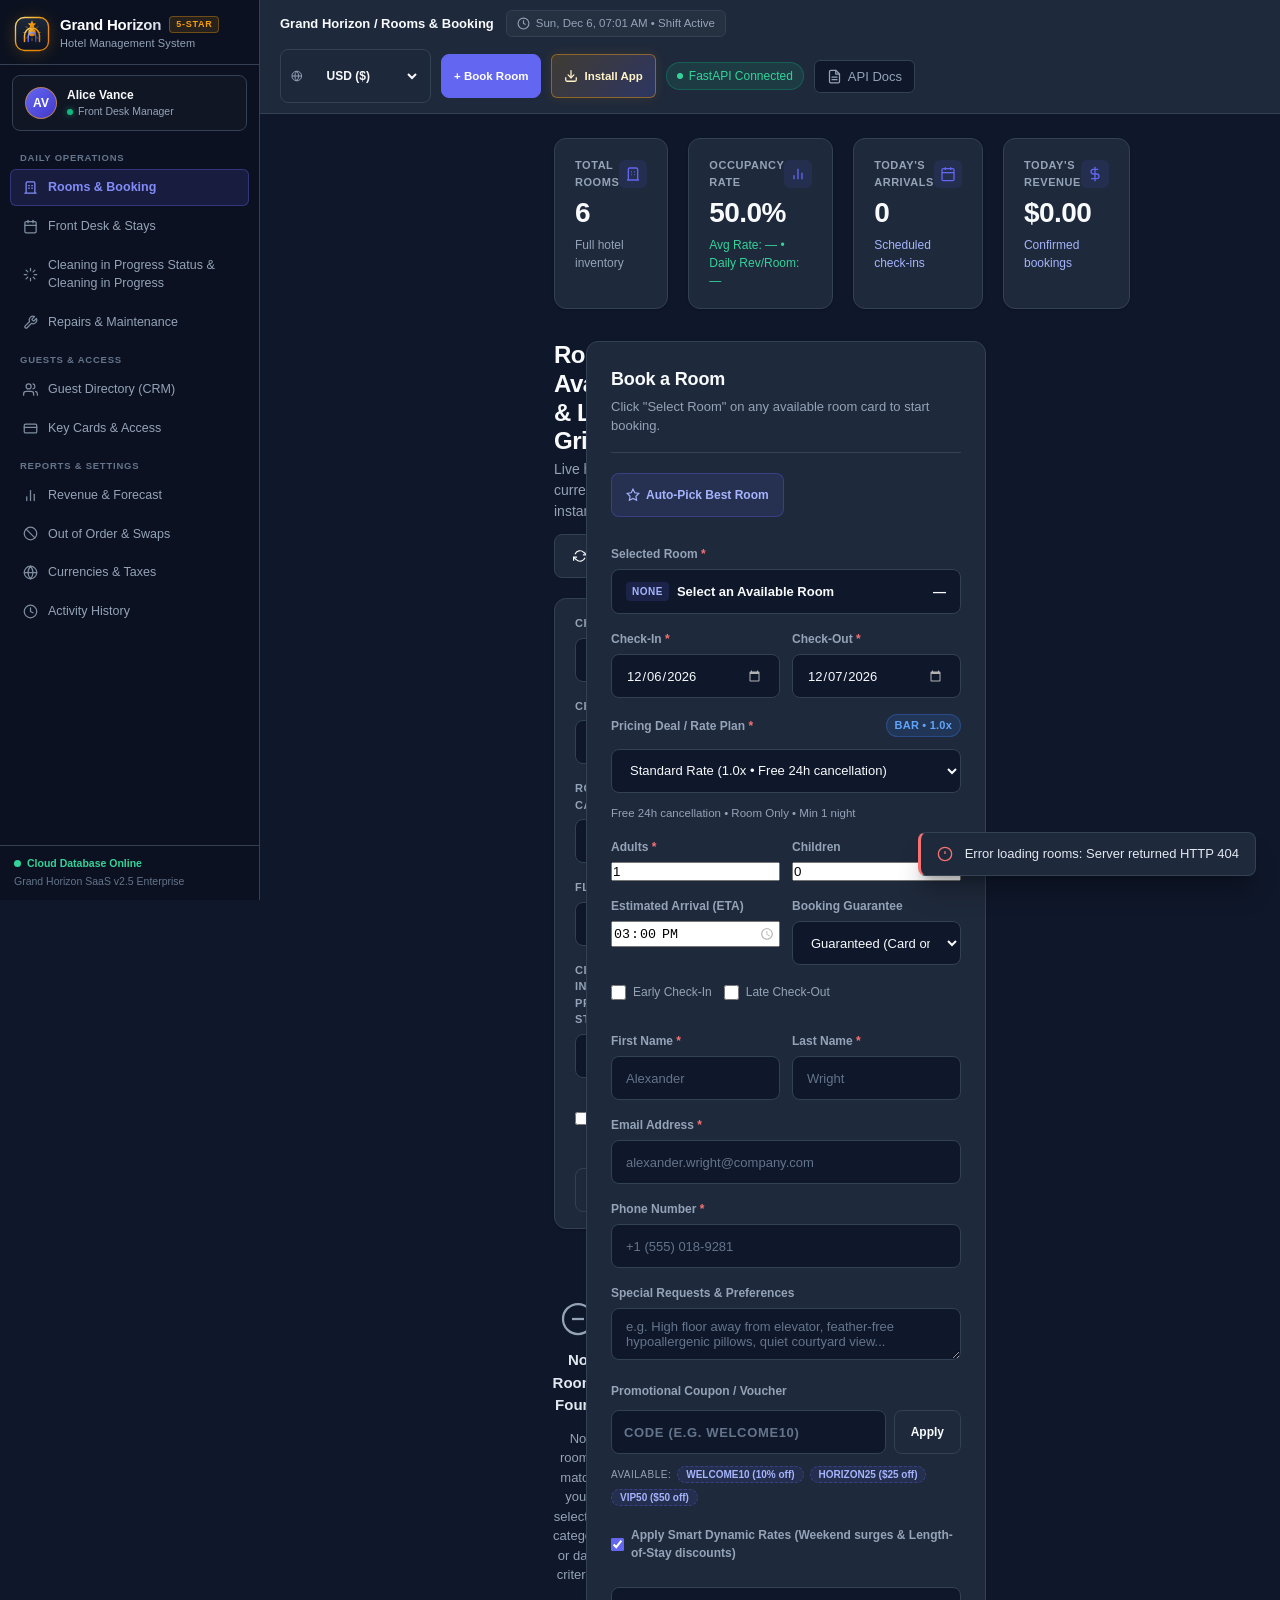
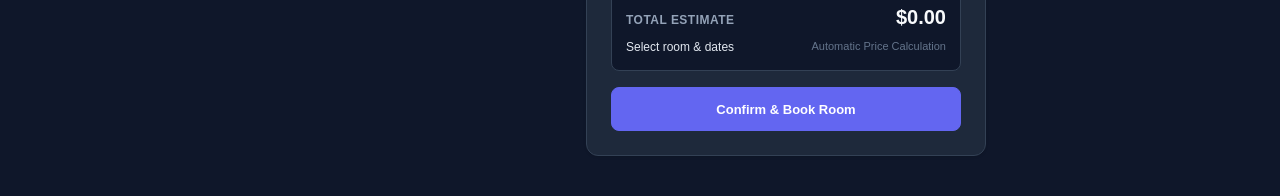
==== commit cdb82463: "feat(ui): Transform into realistic full-stack SaaS PMS with sidebar navigation, live shift clock, si" ====
--- a/public/index.html
+++ b/public/index.html
@@ -20,116 +20,258 @@
 <body>
 
   <!-- Enterprise SaaS Header -->
-  <header class="app-header">
-    <div class="header-container">
-      <div class="brand">
-        <div class="brand-logo" aria-label="Grand Horizon Luxury Resort Emblem">
-          <svg class="brand-logo-svg" width="40" height="40" viewBox="0 0 48 48" fill="none" xmlns="http://www.w3.org/2000/svg">
-            <defs>
-              <linearGradient id="headerGoldGrad" x1="0%" y1="0%" x2="100%" y2="100%">
-                <stop offset="0%" stop-color="#FDE68A"/>
-                <stop offset="40%" stop-color="#F59E0B"/>
-                <stop offset="100%" stop-color="#D97706"/>
-              </linearGradient>
-              <linearGradient id="headerIndigoGrad" x1="0%" y1="0%" x2="100%" y2="100%">
-                <stop offset="0%" stop-color="#A5B4FC"/>
-                <stop offset="50%" stop-color="#6366F1"/>
-                <stop offset="100%" stop-color="#4338CA"/>
-              </linearGradient>
-              <linearGradient id="headerShieldGrad" x1="0%" y1="0%" x2="0%" y2="100%">
-                <stop offset="0%" stop-color="#1E293B"/>
-                <stop offset="100%" stop-color="#0B1120"/>
-              </linearGradient>
-            </defs>
-            <!-- Badge Frame with Gold Trim -->
-            <rect x="2" y="2" width="44" height="44" rx="12" fill="url(#headerShieldGrad)" stroke="url(#headerGoldGrad)" stroke-width="1.8"/>
-            <!-- Radiant Horizon Sun -->
-            <circle cx="24" cy="22" r="5" fill="url(#headerGoldGrad)" opacity="0.95"/>
-            <!-- Sunburst Radiance Rays -->
-            <path d="M24 11V14M24 30V33M13 22H16M32 22H35M16.2 14.2L18.3 16.3M29.7 27.7L31.8 29.8M16.2 29.8L18.3 27.7M29.7 16.3L31.8 14.2" stroke="url(#headerGoldGrad)" stroke-width="1.2" stroke-linecap="round" opacity="0.6"/>
-            <!-- Architectural Arch Pavilion -->
-            <path d="M14 34V26C14 20.4772 18.4772 16 24 16C29.5228 16 34 20.4772 34 26V34" stroke="url(#headerGoldGrad)" stroke-width="2" stroke-linecap="round"/>
-            <path d="M19 34V27C19 24.2386 21.2386 22 24 22C26.7614 22 29 24.2386 29 27V34" stroke="url(#headerIndigoGrad)" stroke-width="1.8" stroke-linecap="round"/>
-            <!-- Foundation Base -->
-            <path d="M10 35H38" stroke="url(#headerGoldGrad)" stroke-width="2" stroke-linecap="round"/>
-            <path d="M14 38H34" stroke="url(#headerIndigoGrad)" stroke-width="1.5" stroke-linecap="round" opacity="0.8"/>
-            <!-- 5-Star Luxury Star Apex -->
-            <polygon points="24,5.5 25.5,9.5 29.5,10 26.5,13 27.5,17 24,15 20.5,17 21.5,13 18.5,10 22.5,9.5" fill="url(#headerGoldGrad)"/>
-          </svg>
-        </div>
-        <div class="brand-meta">
-          <div class="brand-title-row">
-            <span class="brand-title">Grand Horizon</span>
-            <span class="brand-tier-badge">5-STAR LUXURY</span>
-          </div>
-          <span class="brand-subtitle">Suite & Inventory Management</span>
-        </div>
-      </div>
-      <div class="header-actions">
-        <!-- Global Currency Converter Selector -->
-        <div class="currency-selector-badge" title="Switch Operating Display Currency">
-          <svg width="14" height="14" viewBox="0 0 24 24" fill="none" stroke="currentColor" stroke-width="2">
-            <circle cx="12" cy="12" r="10"></circle>
-            <line x1="2" y1="12" x2="22" y2="12"></line>
-            <path d="M12 2a15.3 15.3 0 0 1 4 10 15.3 15.3 0 0 1-4 10 15.3 15.3 0 0 1-4-10 15.3 15.3 0 0 1 4-10z"></path>
-          </svg>
-          <select id="globalCurrencySelect" aria-label="Select Operating Currency">
-            <option value="USD" selected>USD ($)</option>
-            <option value="EUR">EUR (€)</option>
-            <option value="GBP">GBP (£)</option>
-            <option value="JPY">JPY (¥)</option>
-            <option value="CAD">CAD (C$)</option>
-            <option value="AUD">AUD (A$)</option>
-            <option value="CHF">CHF (CHF)</option>
-          </select>
-        </div>
-
-        <button id="btnOpenFinanceModal" class="btn btn-secondary" style="font-size: 11.5px; padding: 5px 10px;" title="View Live Forex Matrix & Tax Rules">
-          Forex & Taxes
-        </button>
-
-        <button id="btnOpenRoomOpsModal" class="btn btn-secondary" style="font-size: 11.5px; padding: 5px 10px;" title="View Room Operations Cockpit & Out-of-Order Registry">
-          Room Ops (OOO & Moves)
-        </button>
-
-        <button id="btnOpenAnalyticsModal" class="btn btn-secondary" style="font-size: 11.5px; padding: 5px 10px; background: rgba(99,102,241,0.15); border-color: rgba(99,102,241,0.3); color: #818cf8;" title="View Revenue Forecast & Category Yield Analytics">
-          Revenue & Forecast
-        </button>
-
-        <button id="btnInstallPWA" class="btn btn-pwa-install" style="font-size: 11.5px; padding: 5px 12px; display: inline-flex; align-items: center; gap: 6px;" title="Install Grand Horizon PMS as a Desktop or Mobile App">
-          <svg width="14" height="14" viewBox="0 0 24 24" fill="none" stroke="currentColor" stroke-width="2.2" stroke-linecap="round" stroke-linejoin="round">
-            <path d="M21 15v4a2 2 0 0 1-2 2H5a2 2 0 0 1-2-2v-4"></path>
-            <polyline points="7 10 12 15 17 10"></polyline>
-            <line x1="12" y1="15" x2="12" y2="3"></line>
-          </svg>
-          <span id="pwaInstallLabel">Install App</span>
-        </button>
-
-        <span class="status-badge" id="apiStatusBadge">
-          <span class="status-dot"></span>
-          <span>FastAPI Connected</span>
-        </span>
-        <a href="/docs" target="_blank" class="nav-link" title="Open Swagger API documentation">
-          <svg width="15" height="15" viewBox="0 0 24 24" fill="none" stroke="currentColor" stroke-width="2" stroke-linecap="round" stroke-linejoin="round">
-            <path d="M14 2H6a2 2 0 0 0-2 2v16a2 2 0 0 0 2 2h12a2 2 0 0 0 2-2V8z"></path>
-            <polyline points="14 2 14 8 20 8"></polyline>
-            <line x1="16" y1="13" x2="8" y2="13"></line>
-            <line x1="16" y1="17" x2="8" y2="17"></line>
-          </svg>
-          API Docs
-        </a>
-      </div>
-    </div>
-  </header>
-
-  <!-- Notification Toast Container -->
-  <div id="toastContainer" class="toast-container" aria-live="polite"></div>
-
-  <!-- Main Dashboard Canvas -->
-  <main class="dashboard-canvas">
+    <!-- Full-Stack SaaS Application Shell -->
+  <div class="app-shell">
+    
+    <!-- Left Navigation Sidebar -->
+    <aside class="app-sidebar" id="appSidebar">
+      <div>
+        <!-- Sidebar Brand Emblem -->
+        <div class="sidebar-brand-box">
+          <div class="brand-logo" aria-label="Grand Horizon Luxury Resort Emblem">
+            <svg class="brand-logo-svg" width="36" height="36" viewBox="0 0 48 48" fill="none" xmlns="http://www.w3.org/2000/svg">
+              <defs>
+                <linearGradient id="sbGoldGrad" x1="0%" y1="0%" x2="100%" y2="100%">
+                  <stop offset="0%" stop-color="#FDE68A"/>
+                  <stop offset="40%" stop-color="#F59E0B"/>
+                  <stop offset="100%" stop-color="#D97706"/>
+                </linearGradient>
+                <linearGradient id="sbIndigoGrad" x1="0%" y1="0%" x2="100%" y2="100%">
+                  <stop offset="0%" stop-color="#A5B4FC"/>
+                  <stop offset="50%" stop-color="#6366F1"/>
+                  <stop offset="100%" stop-color="#4338CA"/>
+                </linearGradient>
+                <linearGradient id="sbShieldGrad" x1="0%" y1="0%" x2="0%" y2="100%">
+                  <stop offset="0%" stop-color="#1E293B"/>
+                  <stop offset="100%" stop-color="#0B1120"/>
+                </linearGradient>
+              </defs>
+              <rect x="2" y="2" width="44" height="44" rx="12" fill="url(#sbShieldGrad)" stroke="url(#sbGoldGrad)" stroke-width="1.8"/>
+              <circle cx="24" cy="22" r="5" fill="url(#sbGoldGrad)" opacity="0.95"/>
+              <path d="M24 11V14M24 30V33M13 22H16M32 22H35M16.2 14.2L18.3 16.3M29.7 27.7L31.8 29.8M16.2 29.8L18.3 27.7M29.7 16.3L31.8 14.2" stroke="url(#sbGoldGrad)" stroke-width="1.2" stroke-linecap="round" opacity="0.6"/>
+              <path d="M14 34V26C14 20.4772 18.4772 16 24 16C29.5228 16 34 20.4772 34 26V34" stroke="url(#sbGoldGrad)" stroke-width="2" stroke-linecap="round"/>
+              <path d="M19 34V27C19 24.2386 21.2386 22 24 22C26.7614 22 29 24.2386 29 27V34" stroke="url(#sbIndigoGrad)" stroke-width="1.8" stroke-linecap="round"/>
+              <path d="M10 35H38" stroke="url(#sbGoldGrad)" stroke-width="2" stroke-linecap="round"/>
+              <path d="M14 38H34" stroke="url(#sbIndigoGrad)" stroke-width="1.5" stroke-linecap="round" opacity="0.8"/>
+              <polygon points="24,5.5 25.5,9.5 29.5,10 26.5,13 27.5,17 24,15 20.5,17 21.5,13 18.5,10 22.5,9.5" fill="url(#sbGoldGrad)"/>
+            </svg>
+          </div>
+          <div class="brand-meta">
+            <div class="brand-title-row">
+              <span class="brand-title" style="font-size: 15px;">Grand Horizon</span>
+              <span class="brand-tier-badge">5-STAR</span>
+            </div>
+            <span class="brand-subtitle" style="font-size: 11px;">Hotel Management System</span>
+          </div>
+        </div>
+
+        <!-- Staff Profile Card -->
+        <div class="sidebar-profile-card">
+          <div class="sidebar-avatar">AV</div>
+          <div class="sidebar-profile-meta">
+            <div class="sidebar-user-name">Alice Vance</div>
+            <div class="sidebar-user-role">
+              <span class="sidebar-duty-dot"></span>
+              <span>Front Desk Manager</span>
+            </div>
+          </div>
+        </div>
+
+        <!-- Navigation Menu -->
+        <nav class="sidebar-nav-container">
+          <div class="sidebar-nav-group-title">Daily Operations</div>
+          <a class="sidebar-nav-item active" data-view="viewRooms" id="navRooms">
+            <svg width="15" height="15" viewBox="0 0 24 24" fill="none" stroke="currentColor" stroke-width="2" stroke-linecap="round" stroke-linejoin="round">
+              <path d="M3 21h18M5 21V5a2 2 0 0 1 2-2h10a2 2 0 0 1 2 2v16M9 9h1m4 0h1m-6 4h1m4 0h1"></path>
+            </svg>
+            <span>Rooms & Booking</span>
+          </a>
+
+          <a class="sidebar-nav-item" data-view="viewReservations" id="navReservations">
+            <svg width="15" height="15" viewBox="0 0 24 24" fill="none" stroke="currentColor" stroke-width="2" stroke-linecap="round" stroke-linejoin="round">
+              <rect x="3" y="4" width="18" height="18" rx="2" ry="2"></rect>
+              <line x1="16" y1="2" x2="16" y2="6"></line>
+              <line x1="8" y1="2" x2="8" y2="6"></line>
+              <line x1="3" y1="10" x2="21" y2="10"></line>
+            </svg>
+            <span>Front Desk & Stays</span>
+          </a>
+
+          <a class="sidebar-nav-item" data-view="viewCleaning in Progress Status" id="navCleaning in Progress Status">
+            <svg width="15" height="15" viewBox="0 0 24 24" fill="none" stroke="currentColor" stroke-width="2" stroke-linecap="round" stroke-linejoin="round">
+              <path d="M12 2v4m0 12v4M4.93 4.93l2.83 2.83m8.48 8.48l2.83 2.83M2 12h4m12 0h4M4.93 19.07l2.83-2.83m8.48-8.48l2.83-2.83"></path>
+            </svg>
+            <span>Cleaning in Progress Status & Cleaning in Progress</span>
+          </a>
+
+          <a class="sidebar-nav-item" data-view="viewMaintenance" id="navMaintenance">
+            <svg width="15" height="15" viewBox="0 0 24 24" fill="none" stroke="currentColor" stroke-width="2" stroke-linecap="round" stroke-linejoin="round">
+              <path d="M14.7 6.3a1 1 0 0 0 0 1.4l1.6 1.6a1 1 0 0 0 1.4 0l3.77-3.77a6 6 0 0 1-7.94 7.94l-6.91 6.91a2.12 2.12 0 0 1-3-3l6.91-6.91a6 6 0 0 1 7.94-7.94l-3.76 3.76z"></path>
+            </svg>
+            <span>Repairs & Maintenance</span>
+          </a>
+
+          <div class="sidebar-nav-group-title">Guests & Access</div>
+          <a class="sidebar-nav-item" data-view="viewGuests" id="navGuests">
+            <svg width="15" height="15" viewBox="0 0 24 24" fill="none" stroke="currentColor" stroke-width="2" stroke-linecap="round" stroke-linejoin="round">
+              <path d="M17 21v-2a4 4 0 0 0-4-4H5a4 4 0 0 0-4 4v2"></path>
+              <circle cx="9" cy="7" r="4"></circle>
+              <path d="M23 21v-2a4 4 0 0 0-3-3.87"></path>
+              <path d="M16 3.13a4 4 0 0 1 0 7.75"></path>
+            </svg>
+            <span>Guest Directory (CRM)</span>
+          </a>
+
+          <a class="sidebar-nav-item" data-view="viewKeycards" id="navKeycards">
+            <svg width="15" height="15" viewBox="0 0 24 24" fill="none" stroke="currentColor" stroke-width="2" stroke-linecap="round" stroke-linejoin="round">
+              <rect x="2" y="5" width="20" height="14" rx="2"></rect>
+              <line x1="2" y1="10" x2="22" y2="10"></line>
+            </svg>
+            <span>Key Cards & Access</span>
+          </a>
+
+          <div class="sidebar-nav-group-title">Reports & Settings</div>
+          <a class="sidebar-nav-item" id="navSidebarAnalytics" href="javascript:void(0);">
+            <svg width="15" height="15" viewBox="0 0 24 24" fill="none" stroke="currentColor" stroke-width="2" stroke-linecap="round" stroke-linejoin="round">
+              <line x1="18" y1="20" x2="18" y2="10"></line>
+              <line x1="12" y1="20" x2="12" y2="4"></line>
+              <line x1="6" y1="20" x2="6" y2="14"></line>
+            </svg>
+            <span>Revenue & Forecast</span>
+          </a>
+
+          <a class="sidebar-nav-item" id="navSidebarRoomOps" href="javascript:void(0);">
+            <svg width="15" height="15" viewBox="0 0 24 24" fill="none" stroke="currentColor" stroke-width="2" stroke-linecap="round" stroke-linejoin="round">
+              <circle cx="12" cy="12" r="10"></circle>
+              <line x1="4.93" y1="4.93" x2="19.07" y2="19.07"></line>
+            </svg>
+            <span>Out of Order & Swaps</span>
+          </a>
+
+          <a class="sidebar-nav-item" id="navSidebarFinance" href="javascript:void(0);">
+            <svg width="15" height="15" viewBox="0 0 24 24" fill="none" stroke="currentColor" stroke-width="2" stroke-linecap="round" stroke-linejoin="round">
+              <circle cx="12" cy="12" r="10"></circle>
+              <line x1="2" y1="12" x2="22" y2="12"></line>
+              <path d="M12 2a15.3 15.3 0 0 1 4 10 15.3 15.3 0 0 1-4 10 15.3 15.3 0 0 1-4-10 15.3 15.3 0 0 1 4-10z"></path>
+            </svg>
+            <span>Currencies & Taxes</span>
+          </a>
+
+          <a class="sidebar-nav-item" data-view="viewAudit" id="navAudit">
+            <svg width="15" height="15" viewBox="0 0 24 24" fill="none" stroke="currentColor" stroke-width="2" stroke-linecap="round" stroke-linejoin="round">
+              <circle cx="12" cy="12" r="10"></circle>
+              <polyline points="12 6 12 12 16 14"></polyline>
+            </svg>
+            <span>Activity History</span>
+          </a>
+        </nav>
+      </div>
+
+      <!-- Sidebar Footer -->
+      <div class="sidebar-footer">
+        <div style="display: flex; align-items: center; gap: 6px; color: #34d399; font-weight: 600;">
+          <span class="status-dot" style="width: 7px; height: 7px;"></span>
+          <span>Cloud Database Online</span>
+        </div>
+        <span style="color: var(--text-subtle);">Grand Horizon SaaS v2.5 Enterprise</span>
+      </div>
+    </aside>
+
+    <!-- Mobile Drawer Backdrop -->
+    <div class="sidebar-backdrop" id="sidebarBackdrop"></div>
+
+    <!-- Main Viewport Canvas -->
+    <div class="app-main-viewport">
+      
+      <!-- Top Navigation Bar -->
+      <header class="app-topbar">
+        <div class="topbar-left">
+          <button id="btnSidebarToggle" class="btn-sidebar-toggle" aria-label="Toggle menu">
+            <svg width="18" height="18" viewBox="0 0 24 24" fill="none" stroke="currentColor" stroke-width="2">
+              <line x1="3" y1="12" x2="21" y2="12"></line>
+              <line x1="3" y1="6" x2="21" y2="6"></line>
+              <line x1="3" y1="18" x2="21" y2="18"></line>
+            </svg>
+          </button>
+          <div class="topbar-breadcrumb" id="topbarBreadcrumb">Grand Horizon / Rooms & Booking</div>
+          <div class="topbar-clock" id="liveShiftClock">
+            <svg width="13" height="13" viewBox="0 0 24 24" fill="none" stroke="currentColor" stroke-width="2">
+              <circle cx="12" cy="12" r="10"></circle>
+              <polyline points="12 6 12 12 16 14"></polyline>
+            </svg>
+            <span id="liveClockText">Live Shift Active</span>
+          </div>
+        </div>
+
+        <div class="topbar-right">
+          <!-- Global Currency Converter Selector -->
+          <div class="currency-selector-badge" title="Switch Operating Display Currency">
+            <svg width="14" height="14" viewBox="0 0 24 24" fill="none" stroke="currentColor" stroke-width="2">
+              <circle cx="12" cy="12" r="10"></circle>
+              <line x1="2" y1="12" x2="22" y2="12"></line>
+              <path d="M12 2a15.3 15.3 0 0 1 4 10 15.3 15.3 0 0 1-4 10 15.3 15.3 0 0 1-4-10 15.3 15.3 0 0 1 4-10z"></path>
+            </svg>
+            <select id="globalCurrencySelect" aria-label="Select Operating Currency">
+              <option value="USD" selected>USD ($)</option>
+              <option value="EUR">EUR (€)</option>
+              <option value="GBP">GBP (£)</option>
+              <option value="JPY">JPY (¥)</option>
+              <option value="CAD">CAD (C$)</option>
+              <option value="AUD">AUD (A$)</option>
+              <option value="CHF">CHF (CHF)</option>
+            </select>
+          </div>
+
+          <button id="btnOpenFinanceModal" class="btn btn-secondary" style="font-size: 11.5px; padding: 5px 10px; display: none;" title="Currencies & Taxes">
+            Currencies & Taxes
+          </button>
+
+          <button id="btnOpenRoomOpsModal" class="btn btn-secondary" style="font-size: 11.5px; padding: 5px 10px; display: none;" title="Room Operations">
+            Room Ops
+          </button>
+
+          <button id="btnOpenAnalyticsModal" class="btn btn-secondary" style="font-size: 11.5px; padding: 5px 10px; display: none;" title="Revenue Analytics">
+            Revenue Analytics
+          </button>
+
+          <button id="btnQuickNewBooking" class="btn btn-primary" style="font-size: 11.5px; padding: 5px 12px; gap: 5px;" title="Book a new room">
+            <span>+ Book Room</span>
+          </button>
+
+          <button id="btnInstallPWA" class="btn btn-pwa-install" style="font-size: 11.5px; padding: 5px 12px; display: inline-flex; align-items: center; gap: 6px;" title="Install Grand Horizon PMS as a Desktop or Mobile App">
+            <svg width="14" height="14" viewBox="0 0 24 24" fill="none" stroke="currentColor" stroke-width="2.2" stroke-linecap="round" stroke-linejoin="round">
+              <path d="M21 15v4a2 2 0 0 1-2 2H5a2 2 0 0 1-2-2v-4"></path>
+              <polyline points="7 10 12 15 17 10"></polyline>
+              <line x1="12" y1="15" x2="12" y2="3"></line>
+            </svg>
+            <span id="pwaInstallLabel">Install App</span>
+          </button>
+
+          <span class="status-badge" id="apiStatusBadge">
+            <span class="status-dot"></span>
+            <span>FastAPI Connected</span>
+          </span>
+
+          <a href="/docs" target="_blank" class="nav-link" title="Open Swagger API documentation">
+            <svg width="15" height="15" viewBox="0 0 24 24" fill="none" stroke="currentColor" stroke-width="2" stroke-linecap="round" stroke-linejoin="round">
+              <path d="M14 2H6a2 2 0 0 0-2 2v16a2 2 0 0 0 2 2h12a2 2 0 0 0 2-2V8z"></path>
+              <polyline points="14 2 14 8 20 8"></polyline>
+              <line x1="16" y1="13" x2="8" y2="13"></line>
+              <line x1="16" y1="17" x2="8" y2="17"></line>
+            </svg>
+            API Docs
+          </a>
+        </div>
+      </header>
+
+      <!-- Notification Toast Container -->
+      <div id="toastContainer" class="toast-container" aria-live="polite"></div>
+
+      <!-- Main Dashboard Canvas -->
+      <main class="dashboard-canvas">
     
     <!-- Top-Level Executive KPI Bar -->
-    <section class="kpi-grid" aria-label="Key Performance Indicators">
+    <section class="kpi-grid" aria-label="Today's Overview">
       <div class="kpi-card">
         <div class="kpi-header">
           <span class="kpi-title">Total Rooms</span>
@@ -140,7 +282,7 @@
           </div>
         </div>
         <div class="kpi-value" id="kpiTotalRooms">—</div>
-        <span class="kpi-trend" id="kpiInventorySub">Registered inventory</span>
+        <span class="kpi-trend" id="kpiInventorySub">Full hotel inventory</span>
       </div>
 
       <div class="kpi-card">
@@ -153,12 +295,12 @@
           </div>
         </div>
         <div class="kpi-value" id="kpiOccupancy">—</div>
-        <span class="kpi-trend text-emerald" id="kpiAdrRevpar">ADR: — • RevPAR: —</span>
+        <span class="kpi-trend text-emerald" id="kpiAdrRevpar">Avg Rate: — • Daily Rev/Room: —</span>
       </div>
 
       <div class="kpi-card">
         <div class="kpi-header">
-          <span class="kpi-title">Today's Check-ins</span>
+          <span class="kpi-title">Today's Arrivals</span>
           <div class="kpi-icon">
             <svg width="16" height="16" viewBox="0 0 24 24" fill="none" stroke="currentColor" stroke-width="2">
               <rect x="3" y="4" width="18" height="18" rx="2" ry="2"></rect>
@@ -169,12 +311,12 @@
           </div>
         </div>
         <div class="kpi-value" id="kpiCheckins">—</div>
-        <span class="kpi-trend text-indigo" id="kpiTurnoverSub">Scheduled arrivals</span>
+        <span class="kpi-trend text-indigo" id="kpiTurnoverSub">Scheduled check-ins</span>
       </div>
 
       <div class="kpi-card">
         <div class="kpi-header">
-          <span class="kpi-title">Est. Revenue</span>
+          <span class="kpi-title">Today's Revenue</span>
           <div class="kpi-icon">
             <svg width="16" height="16" viewBox="0 0 24 24" fill="none" stroke="currentColor" stroke-width="2">
               <line x1="12" y1="1" x2="12" y2="23"></line>
@@ -187,15 +329,17 @@
       </div>
     </section>
 
-    <!-- Content Row: Left Catalog & Right Form -->
+    <!-- VIEW 1: ROOMS & BOOKING -->
+    <div class="view-section active" id="viewRooms">
+<!-- Content Row: Left Catalog & Right Form -->
     <div class="dashboard-body">
       
       <!-- Left Section: Room Inventory Grid -->
       <section class="inventory-section">
         <div class="section-heading">
           <div class="heading-text">
-            <h1 class="section-title">Rooms & Availability</h1>
-            <p class="section-subtitle">Real-time room availability powered by FastAPI and SQLite.</p>
+            <h1 class="section-title">Room Availability & Live Grid</h1>
+            <p class="section-subtitle">Live hotel rooms, current rates, and instant booking.</p>
           </div>
           <button id="refreshRoomsBtn" class="btn btn-secondary btn-icon" title="Refresh Room Catalog">
             <svg width="14" height="14" viewBox="0 0 24 24" fill="none" stroke="currentColor" stroke-width="2">
@@ -203,7 +347,7 @@
               <polyline points="1 20 1 14 7 14"></polyline>
               <path d="M3.51 9a9 9 0 0 1 14.85-3.36L23 10M1 14l4.64 4.36A9 9 0 0 0 20.49 15"></path>
             </svg>
-            Refresh Catalog
+            Refresh Rooms
           </button>
         </div>
 
@@ -236,23 +380,23 @@
             </select>
           </div>
           <div class="filter-field">
-            <label for="filterCleanliness">Housekeeping</label>
+            <label for="filterCleanliness">Cleaning in Progress Status</label>
             <select id="filterCleanliness" name="filterCleanliness">
               <option value="">All States</option>
               <option value="Inspected">Inspected (Ready)</option>
-              <option value="Clean">Clean (Pending Audit)</option>
-              <option value="Dirty">Dirty (Needs Turnover)</option>
+              <option value="Clean">Clean</option>
+              <option value="Needs Cleaning in Progress">Needs Cleaning in Progress (Needs Turnover)</option>
               <option value="Touch-up Required">Touch-up Required</option>
             </select>
           </div>
           <div class="filter-field filter-field-checkbox">
             <label for="filterMaintenance" class="checkbox-label">
               <input type="checkbox" id="filterMaintenance" name="filterMaintenance">
-              <span>Show Maintenance</span>
+              <span>Show Under Repair</span>
             </label>
           </div>
           <div class="filter-cta-group">
-            <button id="applyFilterBtn" class="btn btn-secondary">Filter Dates</button>
+            <button id="applyFilterBtn" class="btn btn-secondary">Filter Rooms</button>
             <button id="resetFilterBtn" class="btn btn-ghost">Reset</button>
           </div>
         </div>
@@ -336,8 +480,8 @@
       <aside class="booking-section">
         <div class="booking-panel">
           <div class="panel-header">
-            <h2 class="panel-title">Book a Reservation</h2>
-            <p class="panel-subtitle">Click "Select Room" on any available card to target it.</p>
+            <h2 class="panel-title">Book a Room</h2>
+            <p class="panel-subtitle">Click "Select Room" on any available room card to start booking.</p>
           </div>
 
           <form id="bookingForm" class="booking-form" novalidate>
@@ -348,14 +492,14 @@
                 <svg width="14" height="14" viewBox="0 0 24 24" fill="none" stroke="currentColor" stroke-width="2">
                   <polygon points="12 2 15.09 8.26 22 9.27 17 14.14 18.18 21.02 12 17.77 5.82 21.02 7 14.14 2 9.27 8.91 8.26 12 2"></polygon>
                 </svg>
-                Auto-Assign Optimal Room
+                Auto-Pick Best Room
               </button>
               <span id="autoAssignBadge" class="auto-assign-badge hidden"></span>
             </div>
 
             <!-- Streamlined Target Room Banner (Replaces redundant dropdown) -->
             <div class="form-control">
-              <label>Target Accommodation <span class="required">*</span></label>
+              <label>Selected Room <span class="required">*</span></label>
               <div class="selected-room-banner" id="selectedRoomBanner">
                 <div class="selected-room-header">
                   <span class="selected-room-pill" id="selectedRoomPill">None</span>
@@ -381,21 +525,21 @@
             <!-- Module 3: Rate Plan & Cancellation Terms -->
             <div class="form-control">
               <div class="rate-plan-header-row">
-                <label for="bookingRatePlan">Rate Plan & Terms <span class="required">*</span></label>
+                <label for="bookingRatePlan">Pricing Deal / Rate Plan <span class="required">*</span></label>
                 <span id="ratePlanBadge" class="rate-plan-badge">BAR • 1.0x</span>
               </div>
               <select id="bookingRatePlan" name="rate_plan_code">
-                <option value="BAR" selected>Best Available Rate (1.0x • Flexible 24h cancellation)</option>
-                <option value="NON_REF">Non-Refundable Saver (0.85x • 15% Off • Deposit Locked)</option>
-                <option value="BB_PACKAGE">Bed & Breakfast Package (1.15x • Includes Continental Breakfast)</option>
-                <option value="CORP_EXTENDED">Extended Stay & Corporate (0.80x • 20% Off • Min 3 Nights)</option>
+                <option value="BAR" selected>Standard Rate (1.0x • Free 24h cancellation)</option>
+                <option value="NON_REF">Saver Deal (0.85x • 15% Off • Non-refundable)</option>
+                <option value="BB_PACKAGE">Breakfast Included Deal (1.15x • Includes breakfast)</option>
+                <option value="CORP_EXTENDED">Long Stay Discount (0.80x • 20% Off • 3+ nights)</option>
               </select>
               <div id="ratePlanPolicyHint" class="rate-plan-hint">
-                <span id="ratePlanPolicyText">Flexible 24h free cancellation • Room Only • Min 1 night</span>
-              </div>
-            </div>
-
-            <!-- Party Size & Capacity (Module 2 Deepening) -->
+                <span id="ratePlanPolicyText">Free 24h cancellation • Room Only • Min 1 night</span>
+              </div>
+            </div>
+
+            <!-- Number of Guests (Module 2 Deepening) -->
             <div class="form-row">
               <div class="form-control">
                 <label for="bookingAdults">Adults <span class="required">*</span></label>
@@ -407,17 +551,17 @@
               </div>
             </div>
 
-            <!-- Arrival Time & Guarantee Policy (Module 2 Deepening) -->
+            <!-- Arrival Time & Booking Guarantee (Module 2 Deepening) -->
             <div class="form-row">
               <div class="form-control">
                 <label for="bookingETA">Estimated Arrival (ETA)</label>
                 <input type="time" id="bookingETA" name="estimated_arrival_time" value="15:00">
               </div>
               <div class="form-control">
-                <label for="bookingGuarantee">Guarantee Policy</label>
+                <label for="bookingGuarantee">Booking Guarantee</label>
                 <select id="bookingGuarantee" name="guarantee_type">
-                  <option value="Guaranteed" selected>Guaranteed (Secured)</option>
-                  <option value="Non-Guaranteed">Non-Guaranteed (6 PM Release)</option>
+                  <option value="Guaranteed" selected>Guaranteed (Card on File)</option>
+                  <option value="Non-Guaranteed">Non-Guaranteed (Held until 6 PM)</option>
                   <option value="Deposit Required">Deposit Required</option>
                 </select>
               </div>
@@ -504,13 +648,13 @@
               </div>
               <div class="estimate-meta">
                 <span id="rateCalculation" class="estimate-rate">Select room & dates</span>
-                <span class="estimate-policy" id="pricingEngineStatus">Smart Dynamic Pricing</span>
+                <span class="estimate-policy" id="pricingEngineStatus">Automatic Price Calculation</span>
               </div>
             </div>
 
             <!-- Submit CTA Button -->
             <button type="submit" id="submitBookingBtn" class="btn btn-primary btn-block">
-              <span class="btn-text">Confirm Reservation</span>
+              <span class="btn-text">Confirm & Book Room</span>
               <span class="btn-spinner hidden"></span>
             </button>
           </form>
@@ -519,12 +663,16 @@
 
     </div>
 
-    <!-- Front Desk & Reservations Lifecycle Section -->
+        </div><!-- /viewRooms -->
+
+<!-- VIEW 2: FRONT DESK & RESERVATIONS -->
+    <div class="view-section" id="viewReservations">
+<!-- Front Desk & Reservations Section -->
     <section class="reservations-section" aria-label="Front Desk Reservations">
       <div class="section-heading">
         <div class="heading-text">
           <h2 class="section-title">Front Desk & Reservations</h2>
-          <p class="section-subtitle">Real-time guest lifecycle management: arrivals, check-out folios, and cancellations.</p>
+          <p class="section-subtitle">Manage guest check-ins, check-outs, room bills, and cancellations.</p>
         </div>
         <div class="reservations-filter-tabs" id="bookingFilterTabs">
           <button class="tab-btn active" data-status="">All</button>
@@ -539,13 +687,13 @@
         <table class="reservations-table" id="reservationsTable">
           <thead>
             <tr>
-              <th>Folio #</th>
+              <th>Bill #</th>
               <th>Guest Name</th>
               <th>Room</th>
               <th>Stay Period</th>
               <th>Total Bill</th>
               <th>Status</th>
-              <th>Lifecycle Actions</th>
+              <th>Actions</th>
             </tr>
           </thead>
           <tbody id="reservationsTableBody">
@@ -558,12 +706,16 @@
       </div>
     </section>
 
-    <!-- Module 10: Guest Directory & Loyalty CRM -->
+        </div><!-- /viewReservations -->
+
+<!-- VIEW 5: GUEST DIRECTORY -->
+    <div class="view-section" id="viewGuests">
+<!-- Module 10: Guest Directory & Loyalty Members -->
     <section class="crm-section" id="guestCrmSection">
       <div class="reservations-header">
         <div>
-          <h2 class="panel-title">Guest Directory & Loyalty CRM</h2>
-          <p class="panel-subtitle">Customer lifetime value, loyalty tiers, stay histories, and guest preferences.</p>
+          <h2 class="panel-title">Guest Directory & Loyalty Members</h2>
+          <p class="panel-subtitle">Search registered guests, view contact details, VIP level, and past stays.</p>
         </div>
         <div class="crm-controls-group">
           <div class="crm-search-wrapper">
@@ -571,7 +723,7 @@
               <circle cx="11" cy="11" r="8"></circle>
               <line x1="21" y1="21" x2="16.65" y2="16.65"></line>
             </svg>
-            <input type="text" id="guestSearchInput" placeholder="Search by name, email, or phone..." aria-label="Search Guests">
+            <input type="text" id="guestSearchInput" placeholder="Search by guest name, email, or phone..." aria-label="Search Guests">
           </div>
           <div class="reservations-filter-tabs" id="guestTierTabs">
             <button class="tab-btn active" data-tier="">All Tiers</button>
@@ -580,7 +732,7 @@
             <button class="tab-btn" data-tier="Gold">Gold</button>
             <button class="tab-btn" data-tier="Platinum">Platinum</button>
           </div>
-          <button id="btnOpenNewGuestModal" class="btn btn-secondary btn-new-guest">+ New Guest</button>
+          <button id="btnOpenNewGuestModal" class="btn btn-secondary btn-new-guest">+ Add New Guest</button>
         </div>
       </div>
 
@@ -590,11 +742,11 @@
             <tr>
               <th>Guest</th>
               <th>Contact Details</th>
-              <th>VIP Tier</th>
-              <th>Stays (Done/All)</th>
-              <th>Lifetime Spend</th>
-              <th>Preferences / Notes</th>
-              <th>CRM Actions</th>
+              <th>VIP Level</th>
+              <th>Total Stays</th>
+              <th>Total Spent</th>
+              <th>Special Requests / Notes</th>
+              <th>Actions</th>
             </tr>
           </thead>
           <tbody id="guestsTableBody">
@@ -607,12 +759,16 @@
       </div>
     </section>
 
-    <!-- Module 12: Operations Audit Trail & Compliance Ledger -->
+        </div><!-- /viewGuests -->
+
+<!-- VIEW 7: ACTIVITY HISTORY -->
+    <div class="view-section" id="viewAudit">
+<!-- Module 12: Staff Activity History & Action Log -->
     <section class="audit-section" id="auditLedgerSection" aria-label="Operations Audit Trail">
       <div class="reservations-header">
         <div>
-          <h2 class="panel-title">Operations Audit Trail & Compliance Ledger</h2>
-          <p class="panel-subtitle">Immutable timeline of front desk actions, room mutations, guest updates, and system folios.</p>
+          <h2 class="panel-title">Staff Activity History & Action Log</h2>
+          <p class="panel-subtitle">Recent actions taken by hotel staff, room changes, and guest bookings.</p>
         </div>
         <div class="crm-controls-group">
           <div class="reservations-filter-tabs" id="auditEntityTabs">
@@ -637,10 +793,10 @@
           <thead>
             <tr>
               <th style="width: 140px;">Timestamp</th>
-              <th style="width: 170px;">Action Code</th>
-              <th style="width: 110px;">Target Entity</th>
-              <th style="width: 130px;">Operator</th>
-              <th>Audit Payload / Event Details</th>
+              <th style="width: 170px;">Action Taken</th>
+              <th style="width: 110px;">Item Changed</th>
+              <th style="width: 130px;">Staff Member</th>
+              <th>Details</th>
             </tr>
           </thead>
           <tbody id="auditLogsTableBody">
@@ -653,12 +809,16 @@
       </div>
     </section>
 
-    <!-- Module 13: Maintenance Work Orders & Housekeeping Dispatch -->
+        </div><!-- /viewAudit -->
+
+<!-- VIEW 4: MAINTENANCE & REPAIRS -->
+    <div class="view-section" id="viewMaintenance">
+<!-- Module 13: Maintenance Work Orders & Cleaning in Progress Status Dispatch -->
     <section class="maintenance-section" id="maintenanceSection" aria-label="Maintenance Work Orders">
       <div class="reservations-header">
         <div>
-          <h2 class="panel-title">Facilities & Maintenance Work Orders</h2>
-          <p class="panel-subtitle">Room repairs, trade dispatching, priority queues, and automatic turnover locking.</p>
+          <h2 class="panel-title">Repairs & Maintenance Requests</h2>
+          <p class="panel-subtitle">Report broken items, assign repair technicians, and track fix status.</p>
         </div>
         <div class="crm-controls-group">
           <!-- Summary chips -->
@@ -675,7 +835,7 @@
             <button class="tab-btn" data-status="In Progress">In Progress</button>
             <button class="tab-btn" data-status="Resolved">Resolved</button>
           </div>
-          <button id="btnOpenNewTicketModal" class="btn btn-primary" style="font-size: 12px; padding: 7px 14px;">+ Dispatch Work Order</button>
+          <button id="btnOpenNewTicketModal" class="btn btn-primary" style="font-size: 12px; padding: 7px 14px;">+ Request Repair</button>
         </div>
       </div>
 
@@ -683,12 +843,12 @@
         <table class="reservations-table" id="maintenanceTable">
           <thead>
             <tr>
-              <th style="width: 80px;">WO #</th>
+              <th style="width: 80px;">Ticket #</th>
               <th style="width: 120px;">Room</th>
-              <th>Issue Description</th>
-              <th style="width: 110px;">Trade</th>
+              <th>Problem Description</th>
+              <th style="width: 110px;">Specialty</th>
               <th style="width: 100px;">Priority</th>
-              <th style="width: 140px;">Assigned Tech</th>
+              <th style="width: 140px;">Technician</th>
               <th style="width: 110px;">Status</th>
               <th style="width: 150px;">Actions</th>
             </tr>
@@ -703,22 +863,26 @@
       </div>
     </section>
 
-    <!-- Module 4: Housekeeping & Room Status Management -->
-    <section class="housekeeping-section" id="housekeepingSection" aria-label="Housekeeping Turnover & Quality Audits">
+        </div><!-- /viewMaintenance -->
+
+<!-- VIEW 3: HOUSEKEEPING -->
+    <div class="view-section" id="viewCleaning in Progress Status">
+<!-- Module 4: Cleaning in Progress Status & Room Status Management -->
+    <section class="housekeeping-section" id="housekeepingSection" aria-label="Cleaning in Progress Status Turnover & Quality Audits">
       <div class="reservations-header">
         <div>
-          <h2 class="panel-title">Housekeeping & Room Turnover Operations</h2>
-          <p class="panel-subtitle">Room turnover states, attendant dispatch, inspection audits, checklist tracking, and DND controls.</p>
+          <h2 class="panel-title">Cleaning in Progress Status & Room Turnover Operations</h2>
+          <p class="panel-subtitle">Track clean and dirty rooms, assign cleaners, inspect rooms, and check Do Not Disturb (DND).</p>
         </div>
         <div class="crm-controls-group">
-          <!-- Housekeeping Summary KPI Chips -->
+          <!-- Cleaning in Progress Status Summary KPI Chips -->
           <div class="maintenance-kpis-wrapper">
-            <span class="m-kpi-chip hk-chip-inspected"><strong id="hkKpiInspected">0</strong> Inspected Ready</span>
-            <span class="m-kpi-chip hk-chip-clean"><strong id="hkKpiClean">0</strong> Clean (Pending Audit)</span>
-            <span class="m-kpi-chip hk-chip-dirty"><strong id="hkKpiDirty">0</strong> Dirty</span>
-            <span class="m-kpi-chip hk-chip-cleaning"><strong id="hkKpiCleaning">0</strong> Cleaning</span>
+            <span class="m-kpi-chip hk-chip-inspected"><strong id="hkKpiInspected">0</strong> Ready (Inspected)</span>
+            <span class="m-kpi-chip hk-chip-clean"><strong id="hkKpiClean">0</strong> Clean</span>
+            <span class="m-kpi-chip hk-chip-dirty"><strong id="hkKpiNeeds Cleaning in Progress">0</strong> Needs Cleaning in Progress</span>
+            <span class="m-kpi-chip hk-chip-cleaning"><strong id="hkKpiCleaning in Progress">0</strong> Cleaning in Progress</span>
             <span class="m-kpi-chip hk-chip-urgent"><strong id="hkKpiUrgent">0</strong> Rush / VIP</span>
-            <span class="m-kpi-chip hk-chip-dnd"><strong id="hkKpiDnd">0</strong> DND Active</span>
+            <span class="m-kpi-chip hk-chip-dnd"><strong id="hkKpiDnd">0</strong> Do Not Disturb</span>
           </div>
 
           <div class="reservations-filter-tabs" id="housekeepingStatusTabs">
@@ -728,7 +892,7 @@
             <button class="tab-btn" data-status="Cleaned">Cleaned</button>
             <button class="tab-btn" data-status="Inspected">Inspected</button>
           </div>
-          <button id="btnOpenNewHkTaskModal" class="btn btn-primary" style="font-size: 12px; padding: 7px 14px;">+ Dispatch Cleaning Task</button>
+          <button id="btnOpenNewHkTaskModal" class="btn btn-primary" style="font-size: 12px; padding: 7px 14px;">+ Dispatch Cleaning in Progress Task</button>
         </div>
       </div>
 
@@ -740,11 +904,11 @@
               <th style="width: 110px;">Room</th>
               <th style="width: 145px;">Task Type</th>
               <th style="width: 120px;">Priority</th>
-              <th style="width: 130px;">Attendant</th>
-              <th style="width: 180px;">Quality Checklist</th>
-              <th>Turnover Notes / Inspector</th>
+              <th style="width: 130px;">Assigned Cleaner</th>
+              <th style="width: 180px;">Checklist</th>
+              <th>Notes / Inspector</th>
               <th style="width: 110px;">Status</th>
-              <th style="width: 200px;">Operational Actions</th>
+              <th style="width: 200px;">Actions</th>
             </tr>
           </thead>
           <tbody id="housekeepingTableBody">
@@ -757,12 +921,16 @@
       </div>
     </section>
 
-    <!-- Module 5: Room Keycard / Access Control & Security Logging -->
+        </div><!-- /viewCleaning in Progress Status -->
+
+<!-- VIEW 6: KEY CARDS & ACCESS -->
+    <div class="view-section" id="viewKeycards">
+<!-- Module 5: Room Keycard / Access Control & Security Logging -->
     <section class="keycard-section" id="keycardSection" aria-label="Keycard Access Control and Security Audit">
       <div class="reservations-header">
         <div>
-          <h2 class="panel-title">Keycard & Access Control Security</h2>
-          <p class="panel-subtitle">RFID/NFC card encoding, staff master keys, physical door tap simulation, and electronic access audit trails.</p>
+          <h2 class="panel-title">Room Keys & Digital Card Access</h2>
+          <p class="panel-subtitle">Issue digital room keys, create master keys, and test key card entry at room doors.</p>
         </div>
         <div class="crm-controls-group">
           <!-- Security KPI Chips -->
@@ -778,8 +946,8 @@
             <button class="tab-btn active" data-view="cards">Keycard Registry</button>
             <button class="tab-btn" data-view="logs">Live Door Taps</button>
           </div>
-          <button id="btnOpenDoorTapModal" class="btn btn-secondary" style="font-size: 12px; padding: 7px 12px;">Simulate Door Tap</button>
-          <button id="btnOpenIssueCardModal" class="btn btn-primary" style="font-size: 12px; padding: 7px 14px;">+ Issue Keycard</button>
+          <button id="btnOpenDoorTapModal" class="btn btn-secondary" style="font-size: 12px; padding: 7px 12px;">Test Key Tap at Door</button>
+          <button id="btnOpenIssueCardModal" class="btn btn-primary" style="font-size: 12px; padding: 7px 14px;">+ Issue New Key Card</button>
         </div>
       </div>
 
@@ -805,13 +973,13 @@
         <table class="reservations-table" id="keycardsTable">
           <thead>
             <tr>
-              <th style="width: 150px;">Card UID</th>
+              <th style="width: 150px;">Card ID</th>
               <th>Cardholder</th>
-              <th style="width: 130px;">Tier / Category</th>
-              <th style="width: 100px;">Assigned Room</th>
-              <th style="width: 120px;">Issued At</th>
+              <th style="width: 130px;">Card Type</th>
+              <th style="width: 100px;">Room #</th>
+              <th style="width: 120px;">Issued Date</th>
               <th style="width: 110px;">Status</th>
-              <th style="width: 170px;">Security Actions</th>
+              <th style="width: 170px;">Actions</th>
             </tr>
           </thead>
           <tbody id="keycardsTableBody">
@@ -837,7 +1005,7 @@
           <thead>
             <tr>
               <th style="width: 140px;">Timestamp</th>
-              <th style="width: 150px;">Card UID</th>
+              <th style="width: 150px;">Card ID</th>
               <th style="width: 110px;">Target Room</th>
               <th style="width: 180px;">Reader Location</th>
               <th>Cardholder / Role</th>
@@ -854,7 +1022,11 @@
       </div>
     </section>
 
-  </main>
+      </div><!-- /viewKeycards -->
+</main>
+    </div><!-- /app-main-viewport -->
+  </div><!-- /app-shell -->
+
 
   <!-- Reservation Receipt Modal -->
   <div id="receiptModal" class="modal-backdrop hidden" role="dialog" aria-modal="true">
@@ -955,7 +1127,7 @@
             <input type="tel" id="newGuestPhone" required placeholder="+1-555-8921">
           </div>
           <div class="form-control">
-            <label for="newGuestTier">Initial VIP Tier</label>
+            <label for="newGuestTier">Initial VIP Level</label>
             <select id="newGuestTier" class="form-select">
               <option value="Standard">Standard</option>
               <option value="Silver">Silver</option>
@@ -997,7 +1169,7 @@
             </select>
           </div>
           <div class="form-control">
-            <label for="ticketCategorySelect">Trade Category <span class="required">*</span></label>
+            <label for="ticketCategorySelect">Specialty Category <span class="required">*</span></label>
             <select id="ticketCategorySelect" class="form-select" required>
               <option value="Plumbing">Plumbing</option>
               <option value="Electrical">Electrical</option>
@@ -1028,12 +1200,12 @@
 
         <div class="form-row">
           <div class="form-control">
-            <label for="ticketAssignedStaff">Assigned Technician</label>
+            <label for="ticketAssignedStaff">Techniciannician</label>
             <input type="text" id="ticketAssignedStaff" placeholder="Facilities Team" value="Facilities Team">
           </div>
           <div class="form-control">
             <label for="ticketReportedBy">Reported By</label>
-            <input type="text" id="ticketReportedBy" placeholder="Housekeeping" value="Housekeeping">
+            <input type="text" id="ticketReportedBy" placeholder="Cleaning in Progress Status" value="Cleaning in Progress Status">
           </div>
         </div>
 
@@ -1079,7 +1251,7 @@
         <div class="form-control filter-field-checkbox" style="margin-top: 6px;">
           <label for="resolveAutoRelease" class="checkbox-label">
             <input type="checkbox" id="resolveAutoRelease" checked>
-            <span>Auto-transition room to "Cleaning" for housekeeping sanitization</span>
+            <span>Auto-transition room to "Cleaning in Progress" for housekeeping sanitization</span>
           </label>
         </div>
         <div class="modal-footer" style="padding: 12px 0 0; border-top: none;">
@@ -1231,7 +1403,7 @@
     </div>
   </div>
 
-  <!-- Dispatch Housekeeping Task Modal (Module 4) -->
+  <!-- Dispatch Cleaning in Progress Status Task Modal (Module 4) -->
   <div id="dispatchHkTaskModal" class="modal-backdrop hidden" role="dialog" aria-modal="true">
     <div class="modal-card">
       <div class="modal-header">
@@ -1241,7 +1413,7 @@
             <polyline points="9 22 9 12 15 12 15 22"></polyline>
           </svg>
         </div>
-        <h3 class="modal-title">Dispatch Housekeeping Assignment</h3>
+        <h3 class="modal-title">Dispatch Cleaning in Progress Status Assignment</h3>
         <p class="modal-subtitle">Assign room attendant and turnover workflow standards</p>
       </div>
 
@@ -1278,9 +1450,9 @@
           </div>
 
           <div class="form-control">
-            <label for="hkModalAttendant">Assigned Room Attendant</label>
-            <select id="hkModalAttendant">
-              <option value="Maria Santos">Maria Santos (Lead Attendant)</option>
+            <label for="hkModalAssigned Cleaner">Room # Assigned Cleaner</label>
+            <select id="hkModalAssigned Cleaner">
+              <option value="Maria Santos">Maria Santos (Lead Assigned Cleaner)</option>
               <option value="David Kim">David Kim (Floor Supervisor)</option>
               <option value="Elena Rostova">Elena Rostova (VIP Suites Specialist)</option>
               <option value="Carlos Gomez">Carlos Gomez (Evening Turnover)</option>
@@ -1328,13 +1500,13 @@
               <select id="kcModalType" required>
                 <option value="Guest">Guest (Single Room)</option>
                 <option value="Staff Master">Staff Master (Universal Override)</option>
-                <option value="Housekeeping">Housekeeping Attendant</option>
+                <option value="Cleaning in Progress Status">Cleaning in Progress Status Assigned Cleaner</option>
                 <option value="Maintenance">Maintenance Technician</option>
                 <option value="Emergency Override">Emergency Override</option>
               </select>
             </div>
             <div class="form-control">
-              <label for="kcModalRoom">Assigned Room</label>
+              <label for="kcModalRoom">Room #</label>
               <select id="kcModalRoom">
                 <option value="">Select Room (Optional for Master)...</option>
               </select>
@@ -1360,7 +1532,7 @@
     </div>
   </div>
 
-  <!-- Simulate Door Tap Modal -->
+  <!-- Test Key Tap at Door Modal -->
   <div id="doorTapModal" class="modal-backdrop hidden" role="dialog" aria-modal="true">
     <div class="modal-card">
       <div class="modal-header">
@@ -1622,7 +1794,7 @@
             <div id="opsKpiOcc" class="room-ops-kpi-val" style="color: #93c5fd;">—</div>
           </div>
           <div class="room-ops-kpi-item">
-            <div class="room-ops-kpi-label" style="color: #fde047;">Cleaning</div>
+            <div class="room-ops-kpi-label" style="color: #fde047;">Cleaning in Progress</div>
             <div id="opsKpiClean" class="room-ops-kpi-val" style="color: #fde047;">—</div>
           </div>
           <div class="room-ops-kpi-item">
@@ -1651,7 +1823,7 @@
                 <th>Room</th>
                 <th>Type</th>
                 <th>Reason / Defect</th>
-                <th>Assigned Trade</th>
+                <th>Assigned Specialty</th>
                 <th>Expected Back</th>
                 <th>Authorized By</th>
                 <th>Action</th>
@@ -1725,8 +1897,8 @@
               </select>
             </div>
             <div class="form-control">
-              <label for="lockoutTrade">Assigned Trade</label>
-              <select id="lockoutTrade" required>
+              <label for="lockoutSpecialty">Assigned Specialty</label>
+              <select id="lockoutSpecialty" required>
                 <option value="General Maintenance">General Maintenance</option>
                 <option value="HVAC Mechanicals">HVAC Mechanicals</option>
                 <option value="Plumbing Specialists">Plumbing Specialists</option>
@@ -1797,7 +1969,7 @@
               <label for="releaseCleanliness">Turnover Cleanliness</label>
               <select id="releaseCleanliness" required>
                 <option value="Touch-up Required">Touch-up Required</option>
-                <option value="Dirty">Dirty (Full Turnover Clean)</option>
+                <option value="Needs Cleaning in Progress">Needs Cleaning in Progress (Full Turnover Clean)</option>
                 <option value="Clean">Clean (Ready for Inspection)</option>
               </select>
             </div>
--- a/public/style.css
+++ b/public/style.css
@@ -3158,3 +3158,330 @@
   font-weight: 700;
   flex-shrink: 0;
 }
+
+/* ==============================================================================
+   Full-Stack SaaS Application Shell & Responsive Architecture
+   ============================================================================== */
+.app-shell {
+  display: flex;
+  min-height: 100vh;
+  width: 100%;
+  background-color: var(--canvas-bg);
+  position: relative;
+}
+
+/* Left Navigation Sidebar */
+.app-sidebar {
+  width: 260px;
+  min-width: 260px;
+  max-width: 260px;
+  background: #0b1120;
+  border-right: 1px solid var(--border-subtle);
+  display: flex;
+  flex-direction: column;
+  justify-content: space-between;
+  height: 100vh;
+  position: sticky;
+  top: 0;
+  z-index: 50;
+  overflow-y: auto;
+  transition: transform 0.25s cubic-bezier(0.4, 0, 0.2, 1);
+}
+
+.sidebar-brand-box {
+  padding: 16px 14px 12px;
+  border-bottom: 1px solid var(--border-subtle);
+  display: flex;
+  align-items: center;
+  gap: 10px;
+}
+
+.sidebar-profile-card {
+  padding: 10px 12px;
+  margin: 10px 12px 4px;
+  background: rgba(255, 255, 255, 0.02);
+  border: 1px solid var(--border-subtle);
+  border-radius: var(--radius-md);
+  display: flex;
+  align-items: center;
+  gap: 10px;
+}
+
+.sidebar-avatar {
+  width: 32px;
+  height: 32px;
+  border-radius: 50%;
+  background: linear-gradient(135deg, #6366f1, #4338ca);
+  color: #fff;
+  font-weight: 700;
+  font-size: 12px;
+  display: flex;
+  align-items: center;
+  justify-content: center;
+  flex-shrink: 0;
+  border: 1.5px solid rgba(245, 158, 11, 0.6);
+}
+
+.sidebar-profile-meta {
+  flex: 1;
+  min-width: 0;
+}
+
+.sidebar-user-name {
+  font-size: 12px;
+  font-weight: 600;
+  color: var(--text-high-contrast);
+  white-space: nowrap;
+  overflow: hidden;
+  text-overflow: ellipsis;
+}
+
+.sidebar-user-role {
+  font-size: 10.5px;
+  color: var(--text-muted);
+  display: flex;
+  align-items: center;
+  gap: 5px;
+}
+
+.sidebar-duty-dot {
+  width: 6px;
+  height: 6px;
+  border-radius: 50%;
+  background: #10b981;
+  box-shadow: 0 0 6px rgba(16, 185, 129, 0.6);
+}
+
+/* Sidebar Nav Groups & Items */
+.sidebar-nav-container {
+  padding: 6px 10px;
+  flex: 1;
+  overflow-y: auto;
+}
+
+.sidebar-nav-group-title {
+  font-size: 9.5px;
+  font-weight: 700;
+  text-transform: uppercase;
+  letter-spacing: 0.08em;
+  color: var(--text-subtle);
+  padding: 10px 10px 4px;
+}
+
+.sidebar-nav-item {
+  display: flex;
+  align-items: center;
+  gap: 10px;
+  padding: 8px 12px;
+  border-radius: var(--radius-sm);
+  color: var(--text-muted);
+  font-size: 12.5px;
+  font-weight: 500;
+  cursor: pointer;
+  transition: var(--transition-standard);
+  user-select: none;
+  border: 1px solid transparent;
+  margin-bottom: 2px;
+  text-decoration: none;
+}
+
+.sidebar-nav-item:hover {
+  background: rgba(255, 255, 255, 0.04);
+  color: var(--text-high-contrast);
+}
+
+.sidebar-nav-item.active {
+  background: rgba(99, 102, 241, 0.15);
+  border-color: rgba(99, 102, 241, 0.35);
+  color: #818cf8;
+  font-weight: 600;
+}
+
+.sidebar-nav-item svg {
+  flex-shrink: 0;
+  opacity: 0.85;
+}
+
+.sidebar-nav-item.active svg {
+  opacity: 1;
+  stroke: #818cf8;
+}
+
+.sidebar-footer {
+  padding: 10px 14px;
+  border-top: 1px solid var(--border-subtle);
+  font-size: 10.5px;
+  color: var(--text-muted);
+  display: flex;
+  flex-direction: column;
+  gap: 3px;
+}
+
+/* Main Viewport */
+.app-main-viewport {
+  flex: 1;
+  min-width: 0;
+  display: flex;
+  flex-direction: column;
+  background: var(--canvas-bg);
+}
+
+/* Top Navigation Bar */
+.app-topbar {
+  background: var(--surface-bg);
+  border-bottom: 1px solid var(--border-subtle);
+  position: sticky;
+  top: 0;
+  z-index: 40;
+  padding: 10px 20px;
+  display: flex;
+  align-items: center;
+  justify-content: space-between;
+  gap: 12px;
+  flex-wrap: wrap;
+}
+
+.topbar-left {
+  display: flex;
+  align-items: center;
+  gap: 12px;
+}
+
+.btn-sidebar-toggle {
+  background: transparent;
+  border: 1px solid var(--border-subtle);
+  border-radius: var(--radius-sm);
+  color: var(--text-high-contrast);
+  padding: 6px 10px;
+  cursor: pointer;
+  display: none;
+  align-items: center;
+  justify-content: center;
+}
+
+.btn-sidebar-toggle:hover {
+  background: rgba(255, 255, 255, 0.05);
+  border-color: var(--border-hover);
+}
+
+.topbar-breadcrumb {
+  font-size: 13px;
+  font-weight: 600;
+  color: var(--text-high-contrast);
+}
+
+.topbar-clock {
+  font-size: 11.5px;
+  color: var(--text-muted);
+  background: rgba(255, 255, 255, 0.03);
+  border: 1px solid var(--border-subtle);
+  padding: 4px 10px;
+  border-radius: var(--radius-sm);
+  display: inline-flex;
+  align-items: center;
+  gap: 6px;
+}
+
+.topbar-right {
+  display: flex;
+  align-items: center;
+  gap: 10px;
+  flex-wrap: wrap;
+}
+
+/* View Sections Switcher */
+.view-section {
+  display: none;
+  animation: fadeInView 0.18s ease-in-out;
+}
+
+.view-section.active {
+  display: block;
+}
+
+@keyframes fadeInView {
+  from {
+    opacity: 0;
+    transform: translateY(3px);
+  }
+  to {
+    opacity: 1;
+    transform: translateY(0);
+  }
+}
+
+/* Responsive Box Enhancements */
+.table-responsive-wrapper {
+  overflow-x: auto;
+  width: 100%;
+  border: 1px solid var(--border-subtle);
+  border-radius: var(--radius-lg);
+  background: var(--surface-bg);
+  -webkit-overflow-scrolling: touch;
+}
+
+.table-responsive-wrapper table {
+  width: 100%;
+  min-width: 720px;
+}
+
+/* Mobile & Tablet Adaptations */
+@media (max-width: 1024px) {
+  .app-sidebar {
+    position: fixed;
+    top: 0;
+    left: 0;
+    bottom: 0;
+    transform: translateX(-100%);
+    box-shadow: 0 0 35px rgba(0, 0, 0, 0.6);
+  }
+
+  .app-sidebar.open {
+    transform: translateX(0);
+  }
+
+  .btn-sidebar-toggle {
+    display: inline-flex;
+  }
+
+  .sidebar-backdrop {
+    display: none;
+    position: fixed;
+    inset: 0;
+    background: rgba(0, 0, 0, 0.6);
+    backdrop-filter: blur(2px);
+    z-index: 45;
+  }
+
+  .sidebar-backdrop.active {
+    display: block;
+  }
+
+  .dashboard-body {
+    grid-template-columns: 1fr;
+  }
+}
+
+@media (max-width: 640px) {
+  .app-topbar {
+    padding: 10px 12px;
+  }
+
+  .topbar-clock {
+    display: none;
+  }
+
+  .kpi-grid {
+    grid-template-columns: 1fr;
+    gap: 10px;
+  }
+
+  .filter-field {
+    flex: 1 1 100%;
+  }
+
+  .rooms-grid {
+    grid-template-columns: 1fr;
+  }
+}
+
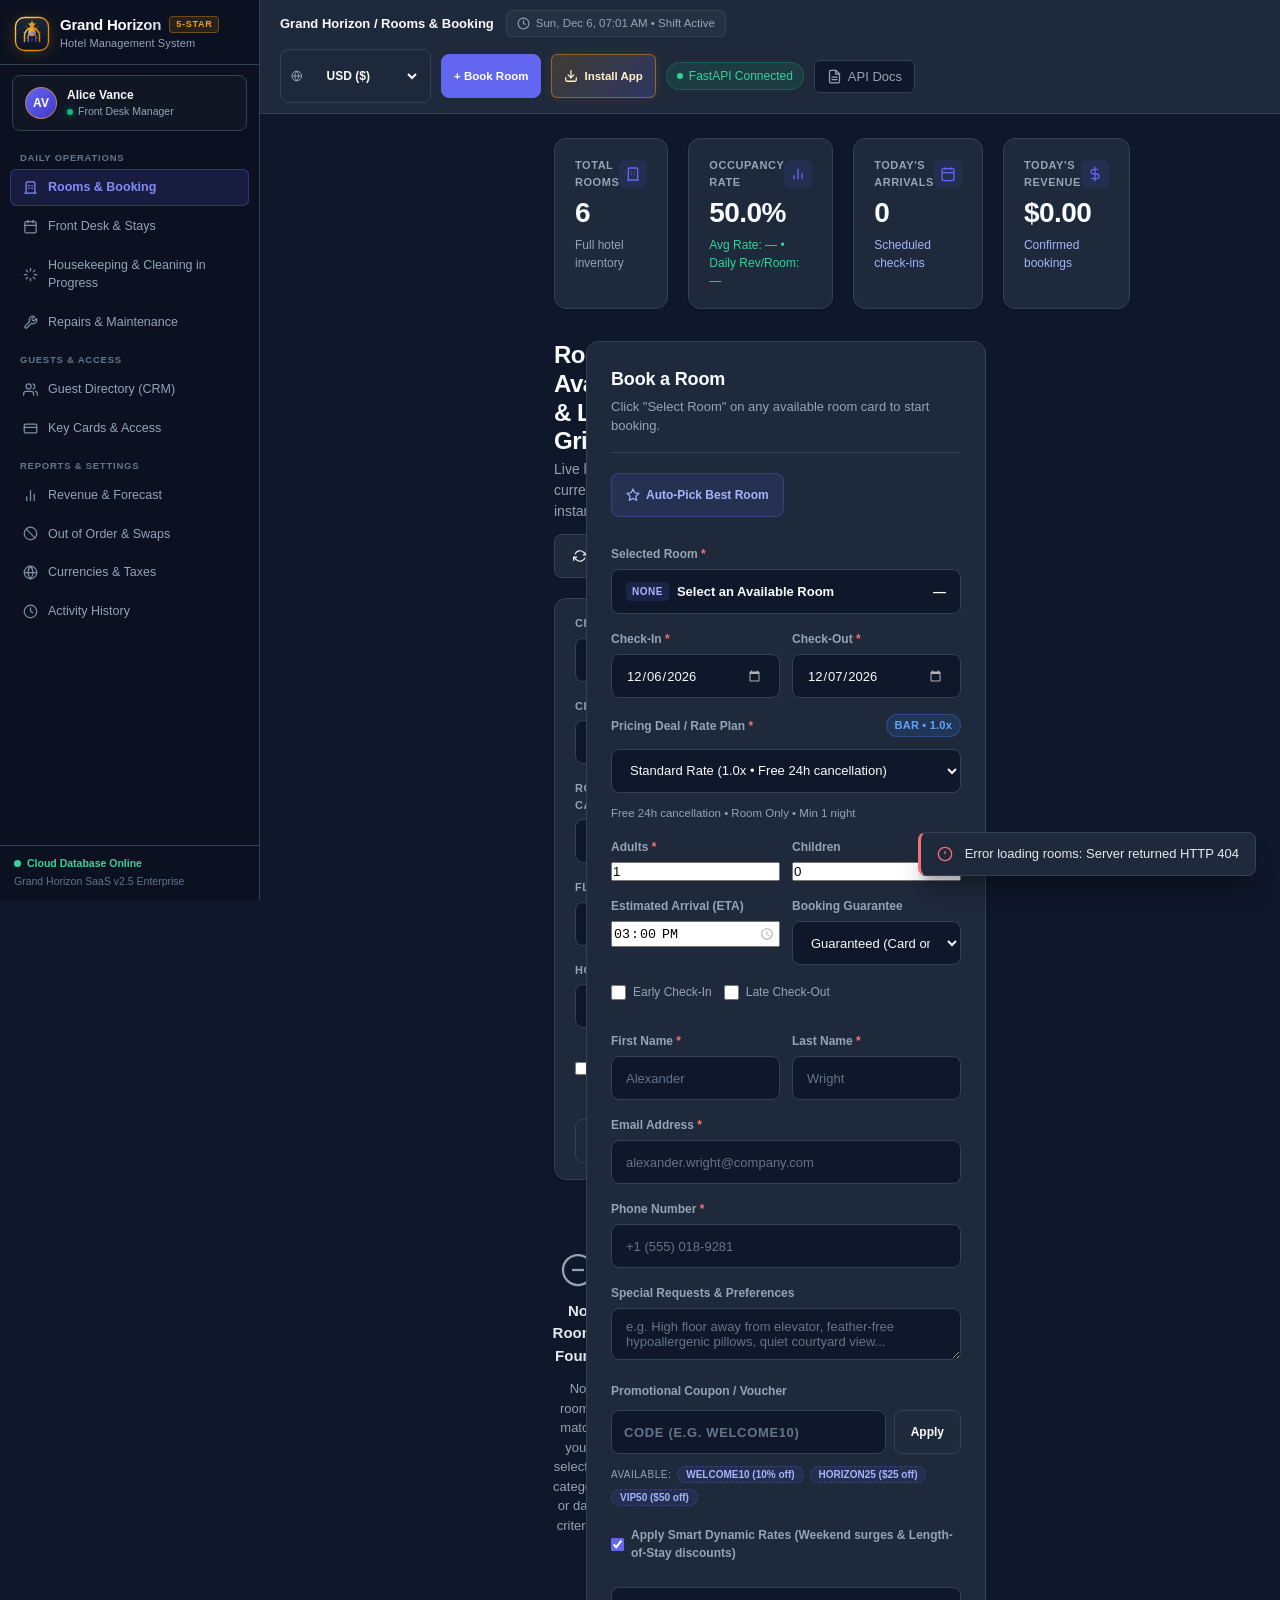
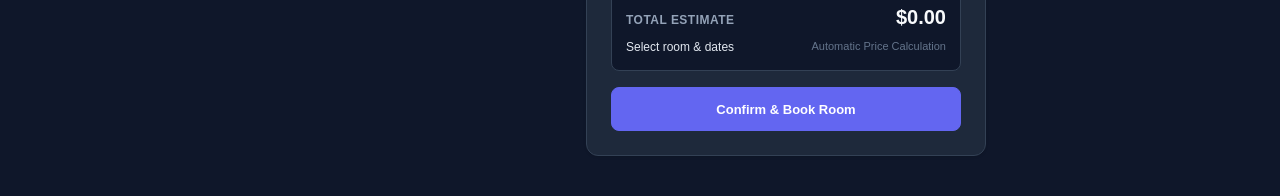
==== commit 05de1da6: "fix(views): Complete viewHousekeeping and sync public directory" ====
--- a/public/index.html
+++ b/public/index.html
@@ -97,11 +97,11 @@
             <span>Front Desk & Stays</span>
           </a>
 
-          <a class="sidebar-nav-item" data-view="viewCleaning in Progress Status" id="navCleaning in Progress Status">
+          <a class="sidebar-nav-item" data-view="viewHousekeeping" id="navHousekeeping">
             <svg width="15" height="15" viewBox="0 0 24 24" fill="none" stroke="currentColor" stroke-width="2" stroke-linecap="round" stroke-linejoin="round">
               <path d="M12 2v4m0 12v4M4.93 4.93l2.83 2.83m8.48 8.48l2.83 2.83M2 12h4m12 0h4M4.93 19.07l2.83-2.83m8.48-8.48l2.83-2.83"></path>
             </svg>
-            <span>Cleaning in Progress Status & Cleaning in Progress</span>
+            <span>Housekeeping & Cleaning in Progress</span>
           </a>
 
           <a class="sidebar-nav-item" data-view="viewMaintenance" id="navMaintenance">
@@ -380,7 +380,7 @@
             </select>
           </div>
           <div class="filter-field">
-            <label for="filterCleanliness">Cleaning in Progress Status</label>
+            <label for="filterCleanliness">Housekeeping</label>
             <select id="filterCleanliness" name="filterCleanliness">
               <option value="">All States</option>
               <option value="Inspected">Inspected (Ready)</option>
@@ -813,7 +813,7 @@
 
 <!-- VIEW 4: MAINTENANCE & REPAIRS -->
     <div class="view-section" id="viewMaintenance">
-<!-- Module 13: Maintenance Work Orders & Cleaning in Progress Status Dispatch -->
+<!-- Module 13: Maintenance Work Orders & Housekeeping Dispatch -->
     <section class="maintenance-section" id="maintenanceSection" aria-label="Maintenance Work Orders">
       <div class="reservations-header">
         <div>
@@ -866,16 +866,16 @@
         </div><!-- /viewMaintenance -->
 
 <!-- VIEW 3: HOUSEKEEPING -->
-    <div class="view-section" id="viewCleaning in Progress Status">
-<!-- Module 4: Cleaning in Progress Status & Room Status Management -->
-    <section class="housekeeping-section" id="housekeepingSection" aria-label="Cleaning in Progress Status Turnover & Quality Audits">
+    <div class="view-section" id="viewHousekeeping">
+<!-- Module 4: Housekeeping & Room Status Management -->
+    <section class="housekeeping-section" id="housekeepingSection" aria-label="Housekeeping Turnover & Quality Audits">
       <div class="reservations-header">
         <div>
-          <h2 class="panel-title">Cleaning in Progress Status & Room Turnover Operations</h2>
+          <h2 class="panel-title">Housekeeping & Room Turnover Operations</h2>
           <p class="panel-subtitle">Track clean and dirty rooms, assign cleaners, inspect rooms, and check Do Not Disturb (DND).</p>
         </div>
         <div class="crm-controls-group">
-          <!-- Cleaning in Progress Status Summary KPI Chips -->
+          <!-- Housekeeping Summary KPI Chips -->
           <div class="maintenance-kpis-wrapper">
             <span class="m-kpi-chip hk-chip-inspected"><strong id="hkKpiInspected">0</strong> Ready (Inspected)</span>
             <span class="m-kpi-chip hk-chip-clean"><strong id="hkKpiClean">0</strong> Clean</span>
@@ -921,7 +921,7 @@
       </div>
     </section>
 
-        </div><!-- /viewCleaning in Progress Status -->
+        </div><!-- /viewHousekeeping -->
 
 <!-- VIEW 6: KEY CARDS & ACCESS -->
     <div class="view-section" id="viewKeycards">
@@ -1205,7 +1205,7 @@
           </div>
           <div class="form-control">
             <label for="ticketReportedBy">Reported By</label>
-            <input type="text" id="ticketReportedBy" placeholder="Cleaning in Progress Status" value="Cleaning in Progress Status">
+            <input type="text" id="ticketReportedBy" placeholder="Housekeeping" value="Housekeeping">
           </div>
         </div>
 
@@ -1403,7 +1403,7 @@
     </div>
   </div>
 
-  <!-- Dispatch Cleaning in Progress Status Task Modal (Module 4) -->
+  <!-- Dispatch Housekeeping Task Modal (Module 4) -->
   <div id="dispatchHkTaskModal" class="modal-backdrop hidden" role="dialog" aria-modal="true">
     <div class="modal-card">
       <div class="modal-header">
@@ -1413,7 +1413,7 @@
             <polyline points="9 22 9 12 15 12 15 22"></polyline>
           </svg>
         </div>
-        <h3 class="modal-title">Dispatch Cleaning in Progress Status Assignment</h3>
+        <h3 class="modal-title">Dispatch Housekeeping Assignment</h3>
         <p class="modal-subtitle">Assign room attendant and turnover workflow standards</p>
       </div>
 
@@ -1500,7 +1500,7 @@
               <select id="kcModalType" required>
                 <option value="Guest">Guest (Single Room)</option>
                 <option value="Staff Master">Staff Master (Universal Override)</option>
-                <option value="Cleaning in Progress Status">Cleaning in Progress Status Assigned Cleaner</option>
+                <option value="Housekeeping">Housekeeping Assigned Cleaner</option>
                 <option value="Maintenance">Maintenance Technician</option>
                 <option value="Emergency Override">Emergency Override</option>
               </select>
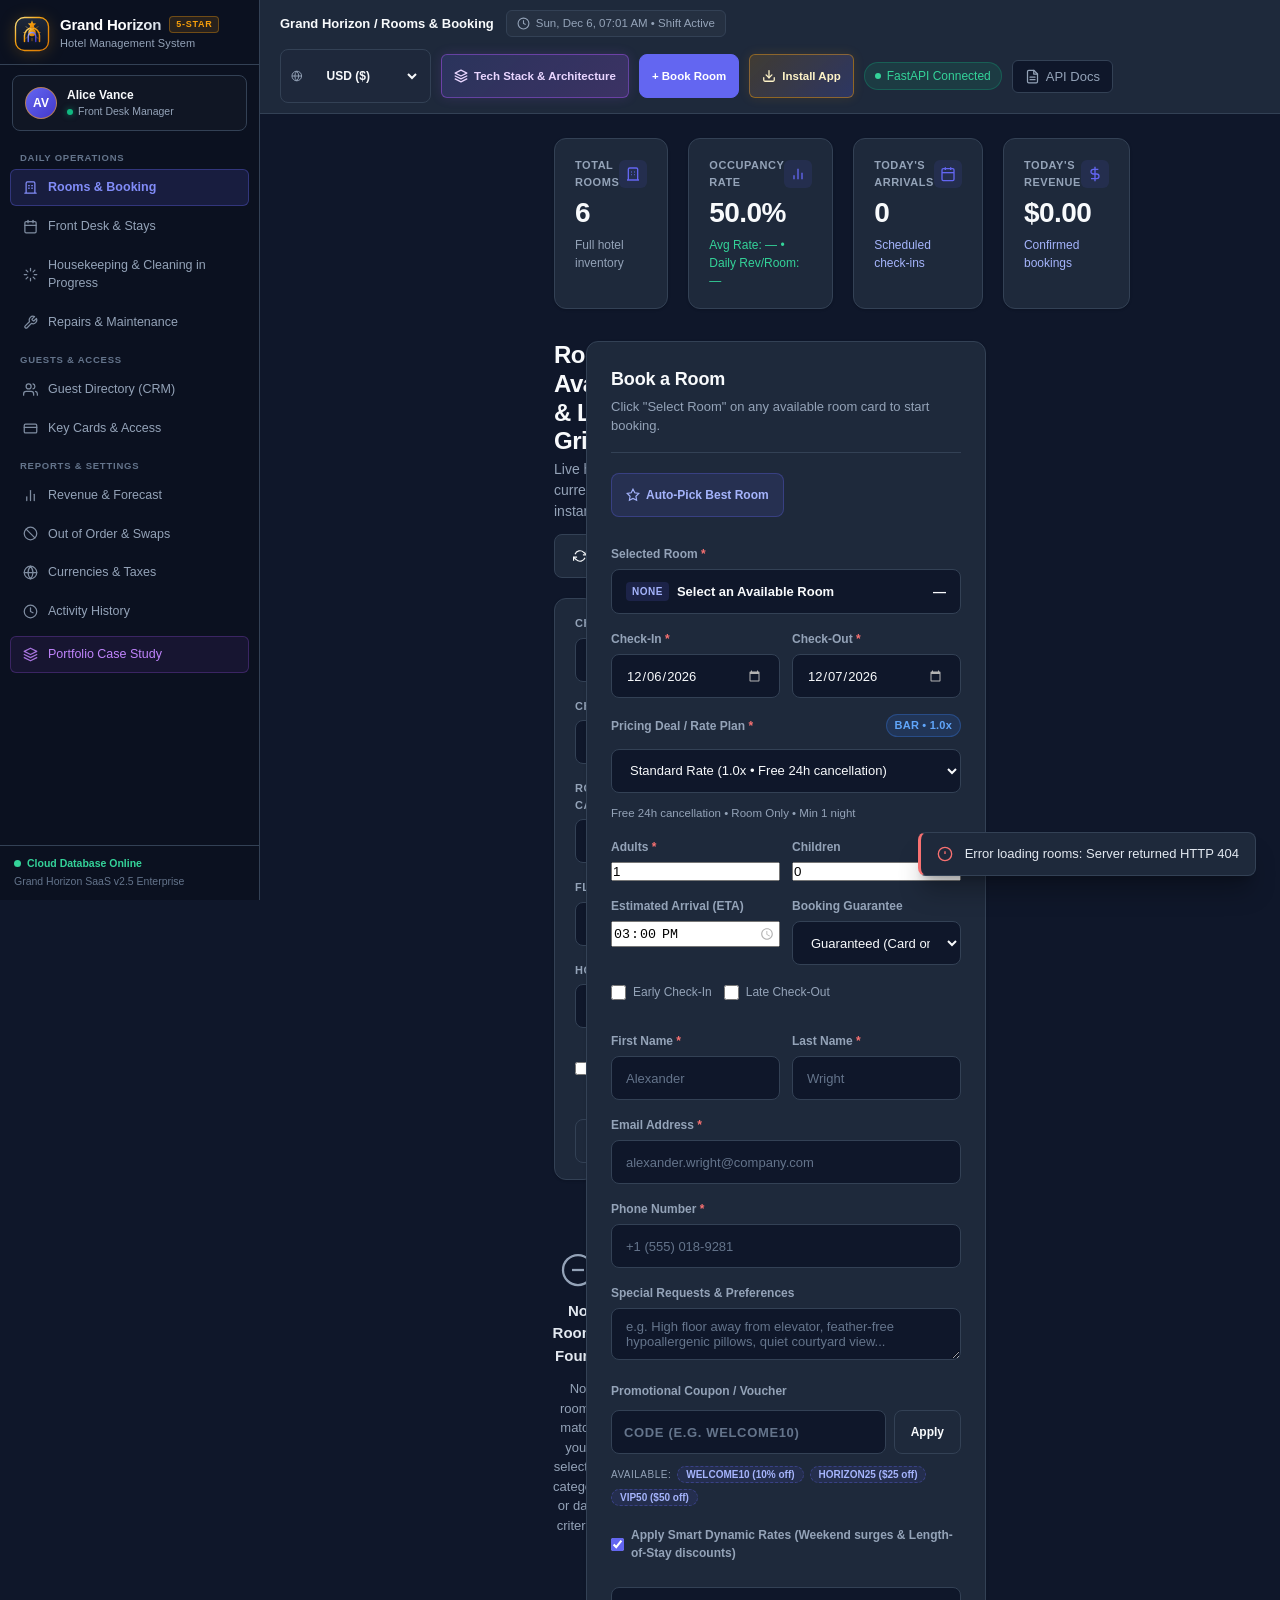
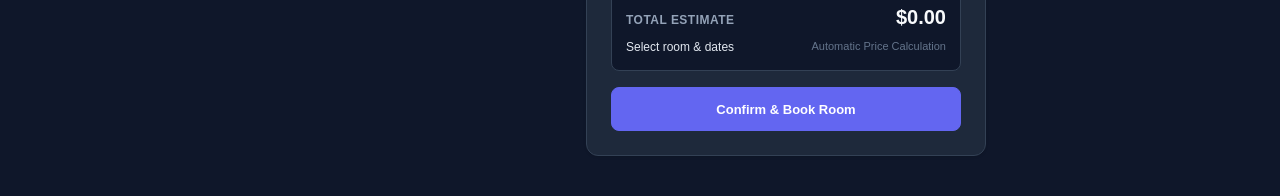
==== commit 2901287b: "feat(portfolio): Add interactive Full-Stack Case Study modal, live API telemetry, recruiter demo pre" ====
--- a/public/index.html
+++ b/public/index.html
@@ -164,6 +164,15 @@
             </svg>
             <span>Activity History</span>
           </a>
+
+          <a class="sidebar-nav-item" id="navSidebarTechStack" href="javascript:void(0);" style="color: #c084fc; background: rgba(168, 85, 247, 0.08); border: 1px solid rgba(168, 85, 247, 0.25); margin-top: 6px;">
+            <svg width="15" height="15" viewBox="0 0 24 24" fill="none" stroke="currentColor" stroke-width="2" stroke-linecap="round" stroke-linejoin="round">
+              <polygon points="12 2 2 7 12 12 22 7 12 2"></polygon>
+              <polyline points="2 17 12 22 22 17"></polyline>
+              <polyline points="2 12 12 17 22 12"></polyline>
+            </svg>
+            <span>Portfolio Case Study</span>
+          </a>
         </nav>
       </div>
 
@@ -232,6 +241,15 @@
 
           <button id="btnOpenAnalyticsModal" class="btn btn-secondary" style="font-size: 11.5px; padding: 5px 10px; display: none;" title="Revenue Analytics">
             Revenue Analytics
+          </button>
+
+          <button id="btnOpenTechStackModal" class="btn btn-portfolio-badge" style="font-size: 11.5px; padding: 5px 12px;" title="View Full-Stack System Architecture, Tech Stack & Engineering Highlights">
+            <svg width="14" height="14" viewBox="0 0 24 24" fill="none" stroke="currentColor" stroke-width="2.2" stroke-linecap="round" stroke-linejoin="round">
+              <polygon points="12 2 2 7 12 12 22 7 12 2"></polygon>
+              <polyline points="2 17 12 22 22 17"></polyline>
+              <polyline points="2 12 12 17 22 12"></polyline>
+            </svg>
+            <span>Tech Stack & Architecture</span>
           </button>
 
           <button id="btnQuickNewBooking" class="btn btn-primary" style="font-size: 11.5px; padding: 5px 12px; gap: 5px;" title="Book a new room">
@@ -2224,6 +2242,170 @@
     </div>
   </div>
 
+  <!-- Portfolio Showcase & Full-Stack Architecture Modal -->
+  <div id="techStackModal" class="modal-overlay" style="display: none; align-items: center; justify-content: center;" role="dialog" aria-modal="true" aria-labelledby="techStackTitle">
+    <div class="modal-card" style="max-width: 780px; width: 94%; max-height: 90vh; overflow-y: auto;">
+      <div class="modal-header">
+        <div style="display: flex; align-items: center; gap: 10px;">
+          <div style="width: 40px; height: 40px; border-radius: 10px; background: linear-gradient(135deg, rgba(99,102,241,0.2), rgba(168,85,247,0.25)); border: 1px solid rgba(168,85,247,0.4); display: flex; align-items: center; justify-content: center; color: #c084fc;">
+            <svg width="22" height="22" viewBox="0 0 24 24" fill="none" stroke="currentColor" stroke-width="2" stroke-linecap="round" stroke-linejoin="round">
+              <polygon points="12 2 2 7 12 12 22 7 12 2"></polygon>
+              <polyline points="2 17 12 22 22 17"></polyline>
+              <polyline points="2 12 12 17 22 12"></polyline>
+            </svg>
+          </div>
+          <div>
+            <h3 id="techStackTitle" style="font-size: 16.5px; font-weight: 700; margin: 0; color: var(--text-high-contrast);">Full-Stack System Architecture & Case Study</h3>
+            <span style="font-size: 12px; color: var(--text-muted);">Engineering Blueprint • Tech Stack Breakdown • Interactive Demos</span>
+          </div>
+        </div>
+        <button type="button" class="modal-close-btn" id="btnCloseTechStackModal" aria-label="Close dialog">&times;</button>
+      </div>
+
+      <div class="modal-body" style="padding: 20px;">
+        <!-- Executive Summary -->
+        <p style="font-size: 13px; color: var(--text-body); line-height: 1.6; margin-bottom: 14px;">
+          <strong>Grand Horizon PMS</strong> is a production-grade, cloud-deployed Hotel Property Management System engineered with Python FastAPI, PostgreSQL (Supabase), and modern Vanilla ES6+ Web Components. Built to deliver sub-50ms query execution, offline-first PWA resilience, and strict ACID transaction integrity.
+        </p>
+
+        <!-- Live Telemetry Grid -->
+        <div class="portfolio-telemetry-grid">
+          <div class="telemetry-card">
+            <div class="telemetry-label">API Latency</div>
+            <div class="telemetry-val" id="telemetryLatency" style="color: #34d399;">Pinging...</div>
+          </div>
+          <div class="telemetry-card">
+            <div class="telemetry-label">Automated Tests</div>
+            <div class="telemetry-val" style="color: #38bdf8;">122/122 Passed</div>
+          </div>
+          <div class="telemetry-card">
+            <div class="telemetry-label">REST Endpoints</div>
+            <div class="telemetry-val" style="color: #a855f7;">48 Endpoints</div>
+          </div>
+          <div class="telemetry-card">
+            <div class="telemetry-label">Relational Tables</div>
+            <div class="telemetry-val" style="color: #f59e0b;">14 Tables (3NF)</div>
+          </div>
+        </div>
+
+        <!-- Tier 1: Frontend Architecture -->
+        <div class="portfolio-layer-card">
+          <div class="portfolio-layer-header">
+            <div class="portfolio-layer-title">
+              <svg width="16" height="16" viewBox="0 0 24 24" fill="none" stroke="currentColor" stroke-width="2"><polyline points="16 18 22 12 16 6"></polyline><polyline points="8 6 2 12 8 18"></polyline></svg>
+              Frontend Client Layer
+            </div>
+            <div class="portfolio-layer-badges">
+              <span class="portfolio-tag">Vanilla JS ES6+</span>
+              <span class="portfolio-tag">PWA Service Worker</span>
+              <span class="portfolio-tag">CSS Custom Tokens</span>
+            </div>
+          </div>
+          <p style="font-size: 12px; color: var(--text-muted); line-height: 1.5; margin: 0;">
+            Zero framework overhead (0kb React/Vue bloat) delivering instant First Contentful Paint (<0.4s). Implements Service Worker stale-while-revalidate offline caching, Web App Manifest for native desktop/mobile installs, and accessible semantic HTML5.
+          </p>
+        </div>
+
+        <!-- Tier 2: Backend Architecture -->
+        <div class="portfolio-layer-card">
+          <div class="portfolio-layer-header">
+            <div class="portfolio-layer-title">
+              <svg width="16" height="16" viewBox="0 0 24 24" fill="none" stroke="currentColor" stroke-width="2"><rect x="2" y="2" width="20" height="8" rx="2" ry="2"></rect><rect x="2" y="14" width="20" height="8" rx="2" ry="2"></rect><line x1="6" y1="6" x2="6.01" y2="6"></line><line x1="6" y1="18" x2="6.01" y2="18"></line></svg>
+              Backend REST API Layer
+            </div>
+            <div class="portfolio-layer-badges">
+              <span class="portfolio-tag">Python 3.14</span>
+              <span class="portfolio-tag">FastAPI</span>
+              <span class="portfolio-tag">Pydantic v2</span>
+              <span class="portfolio-tag">ASGI</span>
+            </div>
+          </div>
+          <p style="font-size: 12px; color: var(--text-muted); line-height: 1.5; margin: 0;">
+            Asynchronous Python REST API utilizing Pydantic v2 for strict type safety and schema validation. Features lifespan initialization, GZip compression middleware, CORS enforcement, and automated OpenAPI 3.1 / Swagger documentation.
+          </p>
+        </div>
+
+        <!-- Tier 3: Database & Data Integrity Layer -->
+        <div class="portfolio-layer-card">
+          <div class="portfolio-layer-header">
+            <div class="portfolio-layer-title">
+              <svg width="16" height="16" viewBox="0 0 24 24" fill="none" stroke="currentColor" stroke-width="2"><ellipse cx="12" cy="5" rx="9" ry="3"></ellipse><path d="M21 12c0 1.66-4 3-9 3s-9-1.34-9-3"></path><path d="M3 5v14c0 1.66 4 3 9 3s9-1.34 9-3V5"></path></svg>
+              Database & Transaction Layer
+            </div>
+            <div class="portfolio-layer-badges">
+              <span class="portfolio-tag">Supabase PostgreSQL</span>
+              <span class="portfolio-tag">SQLite (Dev)</span>
+              <span class="portfolio-tag">ACID Transactions</span>
+            </div>
+          </div>
+          <p style="font-size: 12px; color: var(--text-muted); line-height: 1.5; margin: 0;">
+            Dual database strategy: High-availability managed PostgreSQL on Supabase in production and zero-dependency SQLite for fast local development and CI testing. Strict relational constraints preventing double-booking race conditions with immutable audit logs.
+          </p>
+        </div>
+
+        <!-- Tier 4: DevOps & Cloud Infrastructure -->
+        <div class="portfolio-layer-card">
+          <div class="portfolio-layer-header">
+            <div class="portfolio-layer-title">
+              <svg width="16" height="16" viewBox="0 0 24 24" fill="none" stroke="currentColor" stroke-width="2"><path d="M18 10h-1.26A8 8 0 1 0 9 20h9a5 5 0 0 0 0-10z"></path></svg>
+              Cloud & DevOps Delivery
+            </div>
+            <div class="portfolio-layer-badges">
+              <span class="portfolio-tag">Vercel Serverless</span>
+              <span class="portfolio-tag">Edge CDN</span>
+              <span class="portfolio-tag">GitHub CI/CD</span>
+            </div>
+          </div>
+          <p style="font-size: 12px; color: var(--text-muted); line-height: 1.5; margin: 0;">
+            Automated git-push deployment with Vercel Serverless Python functions, distributed Edge caching, and automated pre-flight health checks.
+          </p>
+        </div>
+
+        <!-- Recruiter / Interviewer Demo Presets -->
+        <div style="margin-top: 18px;">
+          <h4 style="font-size: 13px; font-weight: 700; color: var(--text-high-contrast); margin-bottom: 4px;">Interactive Recruiter Demos (1-Click Test Workflows):</h4>
+          <span style="font-size: 11.5px; color: var(--text-muted);">Click any demo scenario to test live features across the system:</span>
+          
+          <div class="demo-action-grid">
+            <button type="button" class="demo-action-btn" id="btnDemoAutoAssign">
+              <div style="font-size: 12.5px; font-weight: 600; color: #818cf8;">⚡ 1. Auto-Pick Optimal Suite</div>
+              <div style="font-size: 11px; color: var(--text-muted); margin-top: 2px;">Tests allocation algorithm & pricing calculation</div>
+            </button>
+
+            <button type="button" class="demo-action-btn" id="btnDemoKeycardTap">
+              <div style="font-size: 12.5px; font-weight: 600; color: #34d399;">🔑 2. Test Key Card Door Tap</div>
+              <div style="font-size: 11px; color: var(--text-muted); margin-top: 2px;">Simulates physical RFID door scanner & logs event</div>
+            </button>
+
+            <button type="button" class="demo-action-btn" id="btnDemoRevenue">
+              <div style="font-size: 12.5px; font-weight: 600; color: #f59e0b;">📈 3. Revenue Forecast & Yield</div>
+              <div style="font-size: 11px; color: var(--text-muted); margin-top: 2px;">Opens 30-day pacing model & category RevPAR</div>
+            </button>
+
+            <button type="button" class="demo-action-btn" id="btnDemoAudit">
+              <div style="font-size: 12.5px; font-weight: 600; color: #38bdf8;">📜 4. Review Compliance Log</div>
+              <div style="font-size: 11px; color: var(--text-muted); margin-top: 2px;">Inspects live staff activity & room audit records</div>
+            </button>
+          </div>
+        </div>
+
+        <!-- Links Footer -->
+        <div style="margin-top: 20px; padding-top: 14px; border-top: 1px solid var(--border-subtle); display: flex; align-items: center; justify-content: space-between; flex-wrap: wrap; gap: 10px;">
+          <div style="display: flex; gap: 12px; font-size: 12px;">
+            <a href="https://github.com/connect2waqas/grand-horizon-pms" target="_blank" class="nav-link" style="padding: 5px 12px;">
+              <svg width="14" height="14" viewBox="0 0 24 24" fill="none" stroke="currentColor" stroke-width="2"><path d="M9 19c-5 1.5-5-2.5-7-3m14 6v-3.87a3.37 3.37 0 0 0-.94-2.61c3.14-.35 6.44-1.54 6.44-7A5.44 5.44 0 0 0 20 4.77 5.07 5.07 0 0 0 19.91 1S18.73.65 16 2.48a13.38 13.38 0 0 0-7 0C6.27.65 5.09 1 5.09 1A5.07 5.07 0 0 0 5 4.77a5.44 5.44 0 0 0-1.5 3.78c0 5.42 3.3 6.61 6.44 7A3.37 3.37 0 0 0 9 18.13V22"></path></svg>
+              GitHub Source
+            </a>
+            <a href="/docs" target="_blank" class="nav-link" style="padding: 5px 12px;">
+              Swagger API Docs
+            </a>
+          </div>
+          <button type="button" id="btnDismissTechStackModal" class="btn btn-secondary" style="font-size: 12px; padding: 6px 16px;">Close Showcase</button>
+        </div>
+      </div>
+    </div>
+  </div>
+
   <script src="app.js" defer></script>
 </body>
 </html>
--- a/public/style.css
+++ b/public/style.css
@@ -3485,3 +3485,127 @@
   }
 }
 
+/* ==============================================================================
+   Portfolio Project Showcase & Architecture Modal
+   ============================================================================== */
+.btn-portfolio-badge {
+  background: linear-gradient(135deg, rgba(99, 102, 241, 0.18) 0%, rgba(168, 85, 247, 0.22) 100%);
+  border: 1px solid rgba(168, 85, 247, 0.45);
+  color: #e9d5ff;
+  font-weight: 600;
+  border-radius: var(--radius-sm);
+  cursor: pointer;
+  transition: var(--transition-standard);
+  display: inline-flex;
+  align-items: center;
+  gap: 6px;
+  box-shadow: 0 0 12px rgba(168, 85, 247, 0.15);
+}
+
+.btn-portfolio-badge:hover {
+  background: linear-gradient(135deg, rgba(99, 102, 241, 0.28) 0%, rgba(168, 85, 247, 0.35) 100%);
+  border-color: #c084fc;
+  box-shadow: 0 0 16px rgba(168, 85, 247, 0.3);
+  transform: translateY(-1px);
+}
+
+.portfolio-telemetry-grid {
+  display: grid;
+  grid-template-columns: repeat(auto-fit, minmax(130px, 1fr));
+  gap: 10px;
+  margin: 14px 0 18px;
+}
+
+.telemetry-card {
+  background: rgba(255, 255, 255, 0.03);
+  border: 1px solid var(--border-subtle);
+  border-radius: var(--radius-md);
+  padding: 10px 12px;
+  text-align: center;
+}
+
+.telemetry-val {
+  font-size: 17px;
+  font-weight: 700;
+  color: #38bdf8;
+  margin-top: 2px;
+}
+
+.telemetry-label {
+  font-size: 10px;
+  text-transform: uppercase;
+  letter-spacing: 0.04em;
+  color: var(--text-muted);
+}
+
+.portfolio-layer-card {
+  background: rgba(255, 255, 255, 0.02);
+  border: 1px solid var(--border-subtle);
+  border-radius: var(--radius-md);
+  padding: 12px 14px;
+  margin-bottom: 10px;
+  transition: var(--transition-standard);
+}
+
+.portfolio-layer-card:hover {
+  border-color: var(--brand-primary);
+  background: rgba(255, 255, 255, 0.04);
+}
+
+.portfolio-layer-header {
+  display: flex;
+  align-items: center;
+  justify-content: space-between;
+  margin-bottom: 6px;
+}
+
+.portfolio-layer-title {
+  font-size: 13px;
+  font-weight: 700;
+  color: var(--text-high-contrast);
+  display: flex;
+  align-items: center;
+  gap: 8px;
+}
+
+.portfolio-layer-badges {
+  display: flex;
+  gap: 6px;
+  flex-wrap: wrap;
+}
+
+.portfolio-tag {
+  font-size: 10px;
+  padding: 2px 7px;
+  border-radius: 4px;
+  background: rgba(99, 102, 241, 0.15);
+  color: #a5b4fc;
+  border: 1px solid rgba(99, 102, 241, 0.3);
+  font-weight: 600;
+}
+
+.demo-action-grid {
+  display: grid;
+  grid-template-columns: repeat(auto-fit, minmax(180px, 1fr));
+  gap: 10px;
+  margin-top: 12px;
+}
+
+.demo-action-btn {
+  background: rgba(255, 255, 255, 0.03);
+  border: 1px solid var(--border-subtle);
+  border-radius: var(--radius-md);
+  padding: 10px 12px;
+  text-align: left;
+  cursor: pointer;
+  color: var(--text-body);
+  transition: var(--transition-standard);
+}
+
+.demo-action-btn:hover {
+  border-color: #a855f7;
+  background: rgba(168, 85, 247, 0.08);
+  transform: translateY(-1px);
+}
+
+
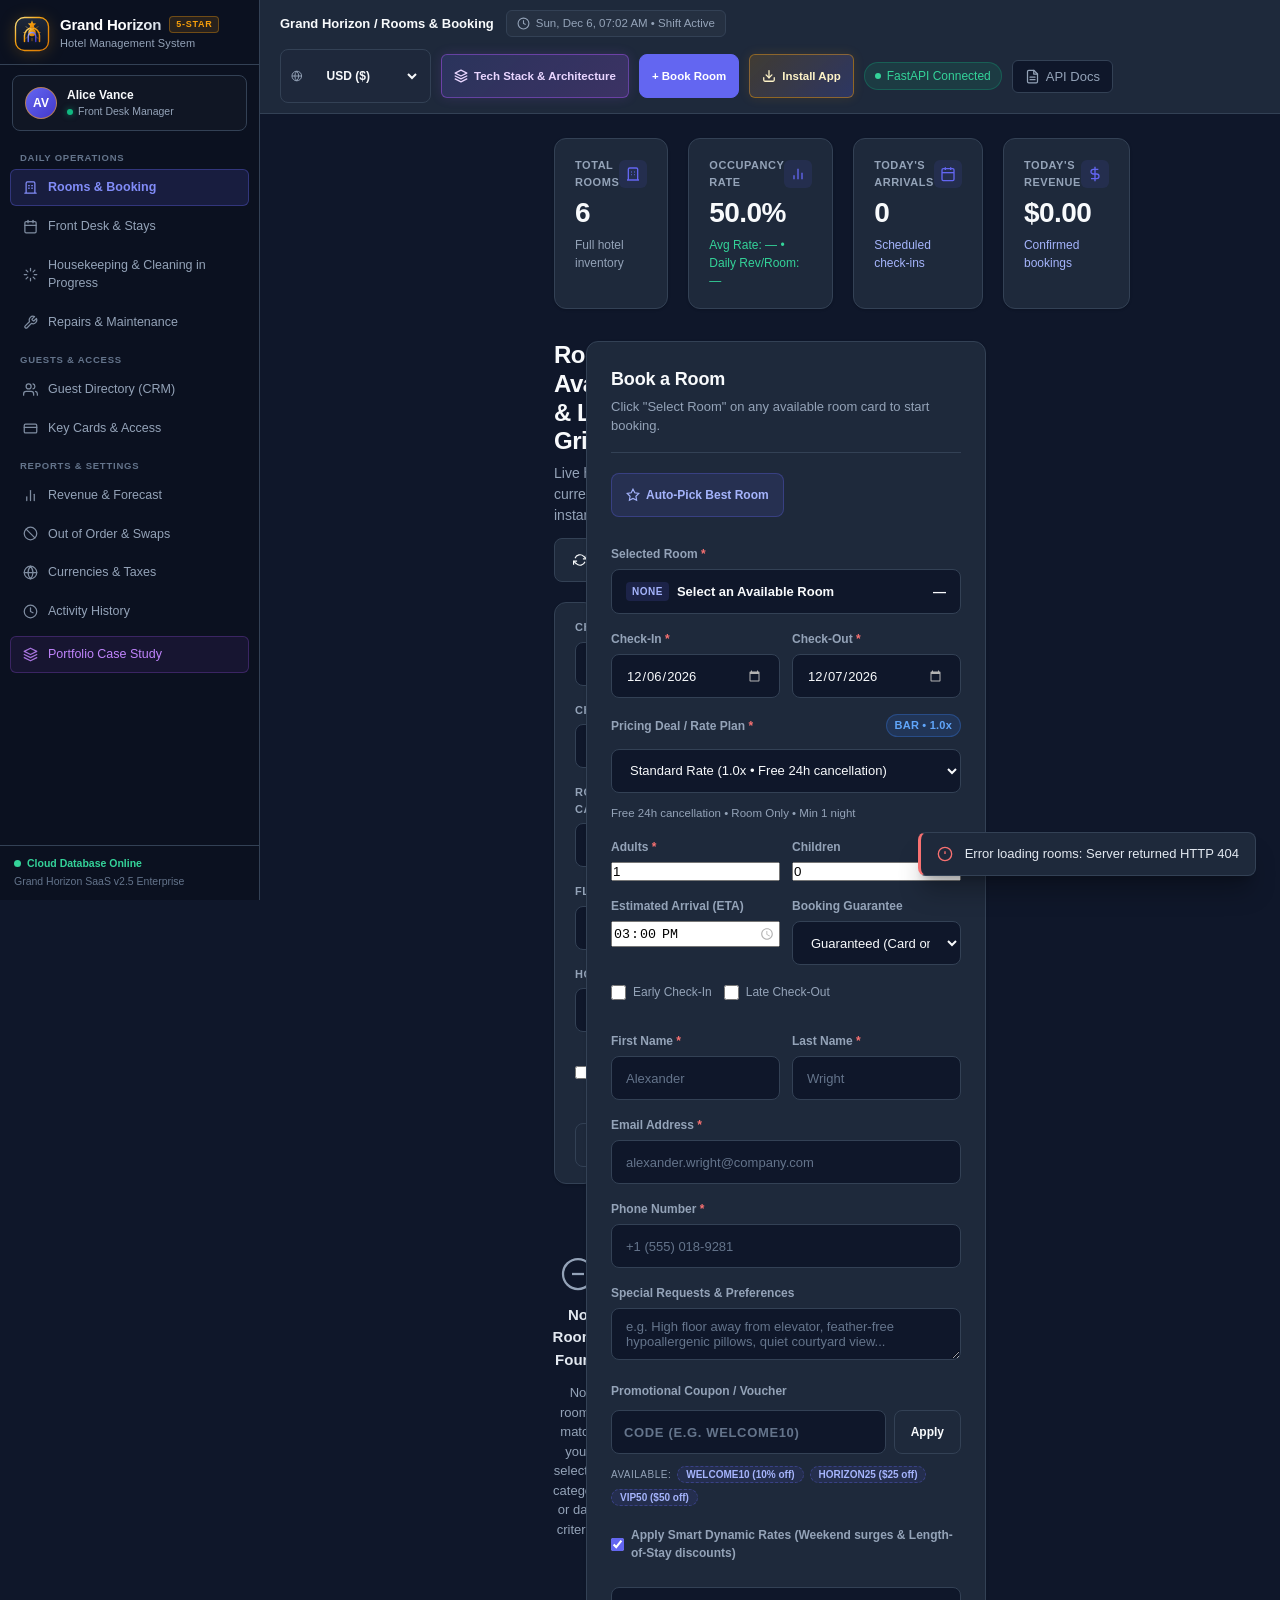
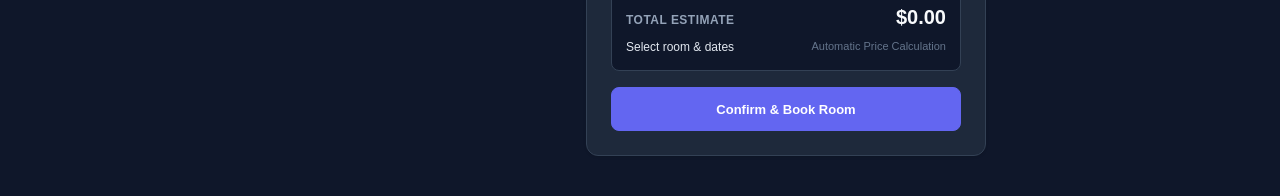
==== commit edac798a: "feat(responsive): Complete cross-device responsive engine, mobile drawer close, fluid layouts, touch" ====
--- a/public/index.html
+++ b/public/index.html
@@ -63,6 +63,7 @@
             </div>
             <span class="brand-subtitle" style="font-size: 11px;">Hotel Management System</span>
           </div>
+          <button id="btnSidebarClose" class="btn-sidebar-close" aria-label="Close navigation menu" title="Close menu">&times;</button>
         </div>
 
         <!-- Staff Profile Card -->
@@ -897,8 +898,8 @@
           <div class="maintenance-kpis-wrapper">
             <span class="m-kpi-chip hk-chip-inspected"><strong id="hkKpiInspected">0</strong> Ready (Inspected)</span>
             <span class="m-kpi-chip hk-chip-clean"><strong id="hkKpiClean">0</strong> Clean</span>
-            <span class="m-kpi-chip hk-chip-dirty"><strong id="hkKpiNeeds Cleaning in Progress">0</strong> Needs Cleaning in Progress</span>
-            <span class="m-kpi-chip hk-chip-cleaning"><strong id="hkKpiCleaning in Progress">0</strong> Cleaning in Progress</span>
+            <span class="m-kpi-chip hk-chip-dirty"><strong id="hkKpiDirty">0</strong> Needs Cleaning</span>
+            <span class="m-kpi-chip hk-chip-cleaning"><strong id="hkKpiCleaning">0</strong> In Progress</span>
             <span class="m-kpi-chip hk-chip-urgent"><strong id="hkKpiUrgent">0</strong> Rush / VIP</span>
             <span class="m-kpi-chip hk-chip-dnd"><strong id="hkKpiDnd">0</strong> Do Not Disturb</span>
           </div>
@@ -910,7 +911,7 @@
             <button class="tab-btn" data-status="Cleaned">Cleaned</button>
             <button class="tab-btn" data-status="Inspected">Inspected</button>
           </div>
-          <button id="btnOpenNewHkTaskModal" class="btn btn-primary" style="font-size: 12px; padding: 7px 14px;">+ Dispatch Cleaning in Progress Task</button>
+          <button id="btnOpenNewHkTaskModal" class="btn btn-primary" style="font-size: 12px; padding: 7px 14px;">+ Dispatch Cleaning Task</button>
         </div>
       </div>
 
@@ -1468,8 +1469,8 @@
           </div>
 
           <div class="form-control">
-            <label for="hkModalAssigned Cleaner">Room # Assigned Cleaner</label>
-            <select id="hkModalAssigned Cleaner">
+            <label for="hkModalAttendant">Room Attendant / Cleaner</label>
+            <select id="hkModalAttendant">
               <option value="Maria Santos">Maria Santos (Lead Assigned Cleaner)</option>
               <option value="David Kim">David Kim (Floor Supervisor)</option>
               <option value="Elena Rostova">Elena Rostova (VIP Suites Specialist)</option>
--- a/public/style.css
+++ b/public/style.css
@@ -3608,4 +3608,370 @@
   transform: translateY(-1px);
 }
 
-
+/* ==============================================================================
+   Senior Full-Stack Responsive Architecture & Cross-Device Flexibility Engine
+   ============================================================================== */
+
+/* 1. Mobile Drawer Close Button */
+.btn-sidebar-close {
+  display: none;
+  background: transparent;
+  border: 1px solid var(--border-subtle);
+  color: var(--text-muted);
+  font-size: 20px;
+  line-height: 1;
+  cursor: pointer;
+  padding: 4px 8px;
+  border-radius: var(--radius-sm);
+  margin-left: auto;
+  transition: var(--transition-standard);
+}
+
+.btn-sidebar-close:hover {
+  color: var(--text-high-contrast);
+  background: rgba(255, 255, 255, 0.08);
+  border-color: var(--border-hover);
+}
+
+@media (max-width: 1024px) {
+  .btn-sidebar-close {
+    display: inline-flex;
+    align-items: center;
+    justify-content: center;
+  }
+}
+
+/* 2. Top Navigation Bar Responsiveness */
+@media (max-width: 768px) {
+  .app-topbar {
+    padding: 8px 12px;
+    gap: 8px;
+  }
+
+  .topbar-left {
+    gap: 8px;
+    flex: 1;
+    min-width: 0;
+  }
+
+  .topbar-breadcrumb {
+    font-size: 11.5px;
+    white-space: nowrap;
+    overflow: hidden;
+    text-overflow: ellipsis;
+    max-width: 160px;
+  }
+
+  .topbar-clock {
+    display: none;
+  }
+
+  .topbar-right {
+    gap: 6px;
+    flex-wrap: wrap;
+    justify-content: flex-end;
+  }
+
+  #apiStatusBadge,
+  .app-topbar .nav-link {
+    display: none;
+  }
+}
+
+@media (max-width: 480px) {
+  .topbar-breadcrumb {
+    max-width: 110px;
+    font-size: 11px;
+  }
+
+  .currency-selector-badge select {
+    font-size: 10.5px;
+    padding: 3px 6px;
+  }
+
+  .btn-portfolio-badge {
+    padding: 4px 8px;
+    font-size: 10.5px;
+  }
+  
+  #btnQuickNewBooking {
+    padding: 4px 8px;
+    font-size: 10.5px;
+  }
+  
+  #btnInstallPWA {
+    padding: 4px 8px;
+    font-size: 10.5px;
+  }
+}
+
+/* 3. Section Headers & Controls Layout */
+.reservations-header {
+  display: flex;
+  justify-content: space-between;
+  align-items: flex-end;
+  gap: 16px;
+  flex-wrap: wrap;
+  margin-bottom: 20px;
+}
+
+@media (max-width: 768px) {
+  .reservations-header {
+    flex-direction: column;
+    align-items: stretch;
+    gap: 14px;
+    margin-bottom: 16px;
+  }
+
+  .crm-controls-group {
+    width: 100%;
+    flex-direction: column;
+    align-items: stretch;
+    gap: 10px;
+  }
+
+  .crm-search-wrapper {
+    width: 100%;
+    max-width: 100%;
+  }
+
+  .crm-search-wrapper input {
+    width: 100%;
+  }
+
+  .btn-new-guest,
+  .btn-new-ticket,
+  .btn-new-hk-task,
+  #btnOpenDoorTapModal,
+  #btnOpenIssueCardModal {
+    width: 100%;
+    justify-content: center;
+  }
+}
+
+/* 4. Horizontal Responsive Tab Bars */
+.reservations-filter-tabs {
+  display: flex;
+  gap: 4px;
+  background-color: var(--canvas-bg);
+  padding: 4px;
+  border-radius: var(--radius-md);
+  border: 1px solid var(--border-subtle);
+  overflow-x: auto;
+  -webkit-overflow-scrolling: touch;
+  scrollbar-width: none;
+  max-width: 100%;
+}
+
+.reservations-filter-tabs::-webkit-scrollbar {
+  display: none;
+}
+
+.reservations-filter-tabs .tab-btn {
+  flex-shrink: 0;
+  white-space: nowrap;
+}
+
+/* 5. 2-Column Responsive Form Grids & Rows */
+.form-grid-2 {
+  display: grid;
+  grid-template-columns: repeat(2, 1fr);
+  gap: 12px;
+}
+
+@media (max-width: 600px) {
+  .form-grid-2 {
+    grid-template-columns: 1fr;
+    gap: 10px;
+  }
+}
+
+@media (max-width: 560px) {
+  .form-row {
+    flex-direction: column;
+    gap: 10px;
+  }
+}
+
+/* 6. Heading Text Box & Aside Structure */
+.heading-text {
+  display: flex;
+  flex-direction: column;
+  gap: 4px;
+}
+
+.booking-section {
+  width: 100%;
+}
+
+@media (max-width: 1024px) {
+  .booking-panel {
+    position: static;
+    margin-top: 12px;
+  }
+}
+
+/* 7. Universal Modal Responsiveness Engine */
+.modal-backdrop,
+.modal-overlay {
+  position: fixed;
+  inset: 0;
+  background-color: rgba(15, 23, 42, 0.82);
+  backdrop-filter: blur(5px);
+  -webkit-backdrop-filter: blur(5px);
+  z-index: 100;
+  display: flex;
+  align-items: center;
+  justify-content: center;
+  padding: 12px;
+  overflow-y: auto;
+  overscroll-behavior: contain;
+}
+
+.modal-backdrop.hidden,
+.modal-overlay[style*="display: none"] {
+  display: none !important;
+}
+
+.modal-card,
+.modal-content {
+  background-color: var(--surface-bg);
+  border: 1px solid var(--border-subtle);
+  border-radius: var(--radius-lg);
+  padding: 24px;
+  max-width: 480px;
+  width: 100%;
+  box-shadow: var(--shadow-modal);
+  max-height: calc(100vh - 24px);
+  overflow-y: auto;
+  overscroll-behavior: contain;
+  position: relative;
+  display: flex;
+  flex-direction: column;
+}
+
+@media (max-width: 640px) {
+  .modal-card,
+  .modal-content {
+    padding: 16px 14px;
+    max-width: 100%;
+    border-radius: var(--radius-md);
+  }
+
+  .modal-header {
+    margin-bottom: 14px;
+  }
+
+  .modal-title {
+    font-size: 16px;
+  }
+
+  .modal-subtitle {
+    font-size: 12px;
+  }
+}
+
+.modal-card-wide,
+.modal-card.modal-lg,
+.modal-content {
+  max-width: 840px;
+  width: 100%;
+}
+
+.modal-body {
+  flex: 1;
+  overflow-y: auto;
+}
+
+.modal-footer {
+  display: flex;
+  align-items: center;
+  justify-content: flex-end;
+  gap: 10px;
+  margin-top: 20px;
+  padding-top: 14px;
+  border-top: 1px solid var(--border-subtle);
+  flex-wrap: wrap;
+}
+
+@media (max-width: 480px) {
+  .modal-footer {
+    gap: 8px;
+  }
+  
+  .modal-footer .btn {
+    flex: 1 1 auto;
+    text-align: center;
+    justify-content: center;
+  }
+}
+
+.btn-close,
+.modal-close-btn {
+  background: transparent;
+  border: 1px solid var(--border-subtle);
+  color: var(--text-muted);
+  width: 28px;
+  height: 28px;
+  border-radius: var(--radius-sm);
+  display: inline-flex;
+  align-items: center;
+  justify-content: center;
+  cursor: pointer;
+  font-size: 16px;
+  line-height: 1;
+  transition: var(--transition-standard);
+}
+
+.btn-close:hover,
+.modal-close-btn:hover {
+  color: var(--text-high-contrast);
+  background: rgba(255, 255, 255, 0.08);
+  border-color: var(--border-hover);
+}
+
+/* 8. Responsive Data Tables Engine */
+.reservations-table-wrapper,
+.table-responsive-wrapper {
+  margin-top: 16px;
+  width: 100%;
+  overflow-x: auto;
+  -webkit-overflow-scrolling: touch;
+  border: 1px solid var(--border-subtle);
+  border-radius: var(--radius-lg);
+  background: var(--surface-bg);
+  box-shadow: var(--shadow-card);
+}
+
+.reservations-table {
+  width: 100%;
+  min-width: 740px;
+  border-collapse: collapse;
+  font-size: 13px;
+  text-align: left;
+}
+
+.reservations-table th,
+.reservations-table td {
+  white-space: nowrap;
+}
+
+.reservations-table td:nth-child(2),
+.reservations-table td:nth-child(5),
+.reservations-table td:last-child {
+  white-space: normal;
+}
+
+/* 9. Touch-Friendly Target Standards */
+@media (pointer: coarse) {
+  button, 
+  .tab-btn, 
+  .sidebar-nav-item, 
+  input, 
+  select {
+    min-height: 40px;
+  }
+}
+
+
+
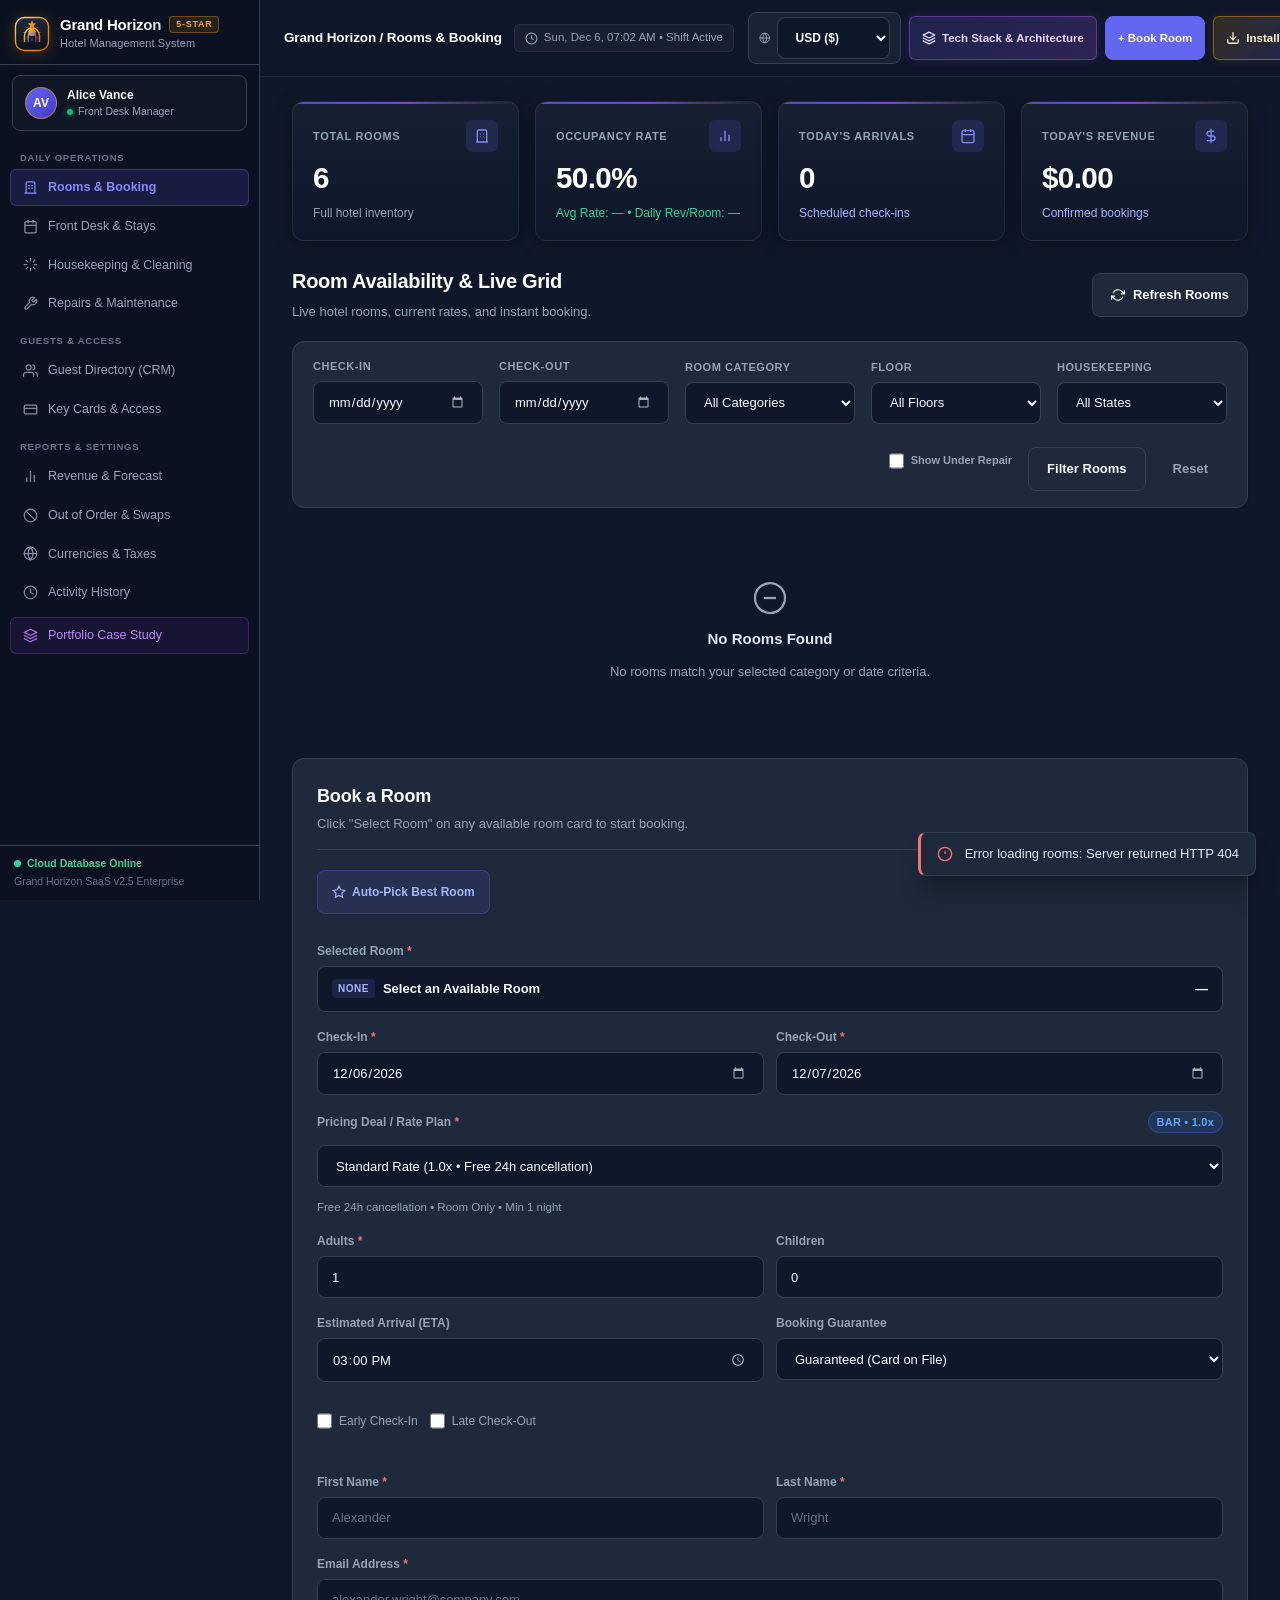
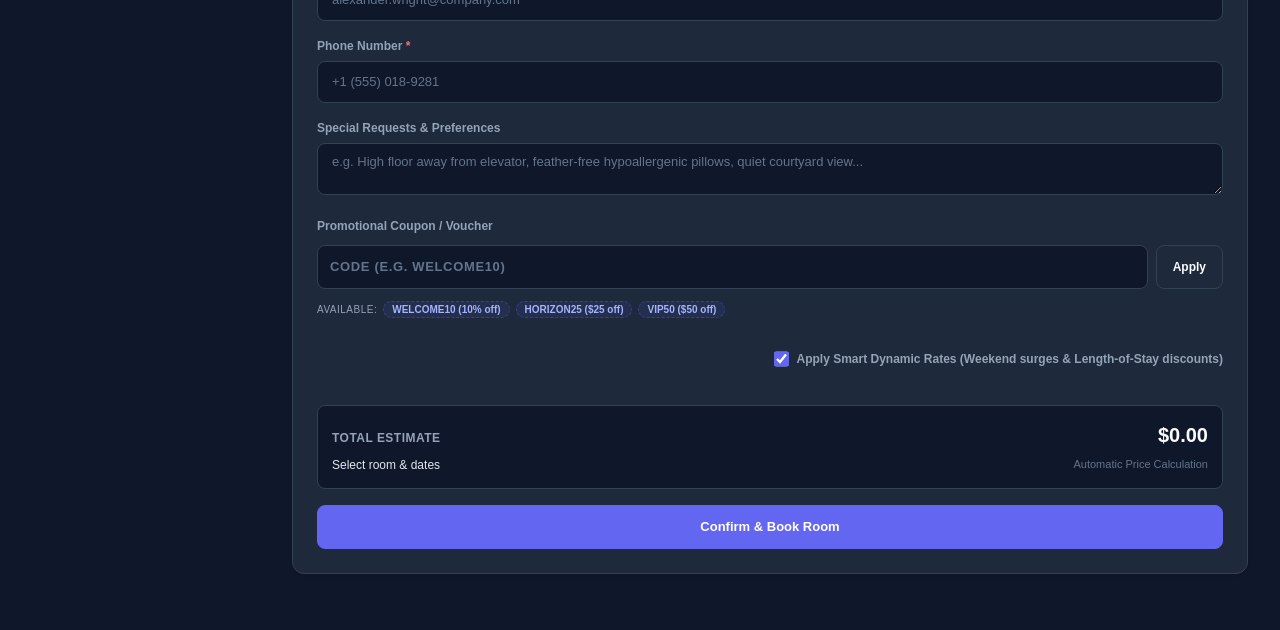
==== commit 140cfe4f: "feat(design): luxury 5-star visual overhaul, custom dark scrollbars, fluid room grid, dark inputs, a" ====
--- a/public/index.html
+++ b/public/index.html
@@ -15,7 +15,7 @@
   <link rel="preconnect" href="https://fonts.googleapis.com">
   <link rel="preconnect" href="https://fonts.gstatic.com" crossorigin>
   <link href="https://fonts.googleapis.com/css2?family=Plus+Jakarta+Sans:wght@400;500;600;700&display=swap" rel="stylesheet">
-  <link rel="stylesheet" href="style.css">
+  <link rel="stylesheet" href="style.css?v=3.5">
 </head>
 <body>
 
@@ -102,7 +102,7 @@
             <svg width="15" height="15" viewBox="0 0 24 24" fill="none" stroke="currentColor" stroke-width="2" stroke-linecap="round" stroke-linejoin="round">
               <path d="M12 2v4m0 12v4M4.93 4.93l2.83 2.83m8.48 8.48l2.83 2.83M2 12h4m12 0h4M4.93 19.07l2.83-2.83m8.48-8.48l2.83-2.83"></path>
             </svg>
-            <span>Housekeeping & Cleaning in Progress</span>
+            <span>Housekeeping & Cleaning</span>
           </a>
 
           <a class="sidebar-nav-item" data-view="viewMaintenance" id="navMaintenance">
@@ -2407,7 +2407,7 @@
     </div>
   </div>
 
-  <script src="app.js" defer></script>
+  <script src="app.js?v=3.5" defer></script>
 </body>
 </html>
 
--- a/public/style.css
+++ b/public/style.css
@@ -88,6 +88,39 @@
   padding: 0;
 }
 
+/* Custom Sleek Dark Scrollbars (No glaring white Windows scrollbars) */
+* {
+  scrollbar-width: thin;
+  scrollbar-color: #334155 transparent;
+}
+
+*::-webkit-scrollbar,
+html::-webkit-scrollbar,
+body::-webkit-scrollbar {
+  width: 6px;
+  height: 6px;
+}
+
+*::-webkit-scrollbar-track,
+html::-webkit-scrollbar-track,
+body::-webkit-scrollbar-track {
+  background: transparent;
+}
+
+*::-webkit-scrollbar-thumb,
+html::-webkit-scrollbar-thumb,
+body::-webkit-scrollbar-thumb {
+  background: #334155;
+  border-radius: 9999px;
+}
+
+*::-webkit-scrollbar-thumb:hover,
+html::-webkit-scrollbar-thumb:hover,
+body::-webkit-scrollbar-thumb:hover {
+  background: #475569;
+}
+
+html,
 body {
   font-family: var(--font-family);
   background-color: var(--canvas-bg);
@@ -96,6 +129,9 @@
   -webkit-font-smoothing: antialiased;
   -moz-osx-font-smoothing: grayscale;
   min-height: 100vh;
+  overflow-x: hidden;
+  width: 100%;
+  max-width: 100%;
 }
 
 /* ==========================================================================
@@ -255,63 +291,57 @@
    ========================================================================== */
 
 .dashboard-canvas {
-  max-width: 1440px;
-  margin: 0 auto;
-  padding: 16px 16px 32px;
+  width: 100%;
+  max-width: 100%;
+  margin: 0;
+  padding: 20px 24px 48px;
+  box-sizing: border-box;
 }
 
 @media (min-width: 768px) {
   .dashboard-canvas {
-    padding: 24px 24px 40px;
+    padding: 24px 32px 56px;
   }
 }
 
 /* Mobile-First Executive KPI Grid */
 .kpi-grid {
   display: grid;
-  grid-template-columns: 1fr;
-  gap: 14px;
-  margin-bottom: 24px;
-  container-type: inline-size;
-  container-name: kpi-grid;
-}
-
-@media (min-width: 640px) {
-  .kpi-grid {
-    grid-template-columns: repeat(2, 1fr);
-    gap: 16px;
-  }
-}
-
-@media (min-width: 1024px) {
-  .kpi-grid {
-    grid-template-columns: repeat(4, 1fr);
-    gap: 20px;
-    margin-bottom: 32px;
-  }
+  grid-template-columns: repeat(auto-fit, minmax(220px, 1fr));
+  gap: 16px;
+  margin-bottom: 28px;
+  width: 100%;
 }
 
 .kpi-card {
-  background-color: var(--surface-bg);
-  border: 1px solid var(--border-subtle);
+  background: linear-gradient(180deg, #162032 0%, #0f172a 100%);
+  border: 1px solid rgba(255, 255, 255, 0.08);
   border-radius: var(--radius-lg);
-  padding: 16px 18px;
+  padding: 18px 20px;
   display: flex;
   flex-direction: column;
-  gap: 6px;
-  box-shadow: var(--shadow-card);
+  gap: 8px;
+  box-shadow: 0 4px 20px -2px rgba(0, 0, 0, 0.4);
   transition: var(--transition-standard);
-}
-
-@media (min-width: 640px) {
-  .kpi-card {
-    padding: 18px 20px;
-  }
+  position: relative;
+  overflow: hidden;
+}
+
+.kpi-card::before {
+  content: '';
+  position: absolute;
+  top: 0;
+  left: 0;
+  right: 0;
+  height: 2px;
+  background: linear-gradient(90deg, #6366f1, #a855f7, transparent);
+  opacity: 0.7;
 }
 
 .kpi-card:hover {
-  border-color: var(--border-hover);
-  transform: translateY(-1px);
+  border-color: rgba(99, 102, 241, 0.5);
+  transform: translateY(-2px);
+  box-shadow: 0 8px 28px -4px rgba(99, 102, 241, 0.2);
 }
 
 .kpi-header {
@@ -322,18 +352,18 @@
 
 .kpi-title {
   font-size: 11px;
-  font-weight: 600;
+  font-weight: 700;
   text-transform: uppercase;
-  letter-spacing: 0.05em;
-  color: var(--text-muted);
+  letter-spacing: 0.06em;
+  color: #94a3b8;
 }
 
 .kpi-icon {
-  width: 28px;
-  height: 28px;
-  border-radius: var(--radius-sm);
-  background-color: rgba(99, 102, 241, 0.1);
-  color: var(--brand-primary);
+  width: 32px;
+  height: 32px;
+  border-radius: var(--radius-sm);
+  background: rgba(99, 102, 241, 0.15);
+  color: #818cf8;
   display: flex;
   align-items: center;
   justify-content: center;
@@ -341,16 +371,20 @@
 }
 
 .kpi-value {
-  font-size: clamp(1.375rem, 2.5vw + 0.5rem, 1.75rem);
+  font-size: clamp(1.4rem, 2vw + 0.6rem, 1.85rem);
   font-weight: 700;
-  color: var(--text-high-contrast);
+  color: #ffffff;
   letter-spacing: -0.02em;
   line-height: 1.2;
+  font-variant-numeric: tabular-nums;
 }
 
 .kpi-trend {
   font-size: 12px;
-  color: var(--text-muted);
+  color: #94a3b8;
+  display: flex;
+  align-items: center;
+  gap: 4px;
 }
 
 .text-emerald {
@@ -361,55 +395,50 @@
   color: #a5b4fc;
 }
 
-/* Dashboard Body Mobile-First Layout */
+/* Dashboard Body Robust Grid Layout */
 .dashboard-body {
   display: grid;
-  grid-template-columns: 1fr;
-  gap: 24px;
+  grid-template-columns: minmax(0, 1fr);
+  gap: 28px;
   align-items: start;
-}
-
-@media (min-width: 1024px) {
+  width: 100%;
+}
+
+@media (min-width: 1400px) {
   .dashboard-body {
-    grid-template-columns: 1fr 380px;
+    grid-template-columns: minmax(0, 1fr) 420px;
     gap: 32px;
   }
 }
 
-@media (min-width: 1280px) {
-  .dashboard-body {
-    grid-template-columns: 1fr 400px;
-  }
-}
-
-/* Inventory Section with Container Query Hook */
+/* Inventory Section (Full Width, No Container Query Collapse) */
 .inventory-section {
-  container-type: inline-size;
-  container-name: inventory;
-}
-
-/* Section Header Fluid Typography */
+  min-width: 0;
+  width: 100%;
+}
+
+/* Section Header Typography */
 .section-heading {
   display: flex;
   flex-wrap: wrap;
   justify-content: space-between;
-  align-items: flex-end;
-  gap: 12px;
+  align-items: center;
+  gap: 16px;
   margin-bottom: 20px;
 }
 
 .section-title {
-  font-size: clamp(1.25rem, 2vw + 0.6rem, 1.5rem);
+  font-size: 20px;
   font-weight: 700;
-  color: var(--text-high-contrast);
-  letter-spacing: -0.02em;
-  line-height: 1.2;
+  color: #ffffff;
+  letter-spacing: -0.015em;
+  line-height: 1.25;
+  margin-bottom: 4px;
 }
 
 .section-subtitle {
-  font-size: clamp(0.75rem, 0.8vw + 0.5rem, 0.875rem);
-  color: var(--text-muted);
-  margin-top: 3px;
+  font-size: 13px;
+  color: #94a3b8;
 }
 
 /* ==========================================================================
@@ -479,23 +508,27 @@
    Form Controls & Inputs
    ========================================================================== */
 
+input,
 input[type="text"],
 input[type="email"],
 input[type="tel"],
+input[type="number"],
 input[type="date"],
+input[type="time"],
 select,
 textarea {
   width: 100%;
-  min-height: 44px;
-  background-color: var(--surface-input);
-  color: var(--text-high-contrast);
-  border: 1px solid var(--border-subtle);
+  min-height: 42px;
+  background-color: var(--surface-input) !important;
+  color: var(--text-high-contrast) !important;
+  border: 1px solid var(--border-subtle) !important;
   border-radius: var(--radius-md);
   padding: 10px 14px;
   font-family: var(--font-family);
   font-size: 13px;
   transition: var(--transition-standard);
   outline: none;
+  box-sizing: border-box;
 }
 
 input:hover,
@@ -602,24 +635,9 @@
 
 .rooms-grid {
   display: grid;
-  grid-template-columns: repeat(auto-fill, minmax(260px, 1fr));
-  gap: 16px;
-  container-type: inline-size;
-  container-name: rooms;
-}
-
-@container inventory (min-width: 500px) {
-  .rooms-grid {
-    grid-template-columns: repeat(auto-fill, minmax(260px, 1fr));
-    gap: 16px;
-  }
-}
-
-@container inventory (min-width: 780px) {
-  .rooms-grid {
-    grid-template-columns: repeat(auto-fill, minmax(280px, 1fr));
-    gap: 20px;
-  }
+  grid-template-columns: repeat(auto-fill, minmax(280px, 1fr));
+  gap: 20px;
+  width: 100%;
 }
 
 /* ==========================================================================
@@ -852,17 +870,19 @@
 }
 
 .quick-action-select {
-  background-color: var(--canvas-bg);
+  background-color: var(--surface-input);
   color: var(--text-high-contrast);
   border: 1px solid var(--border-subtle);
   border-radius: var(--radius-sm);
-  padding: 8px 12px;
-  min-height: 44px;
-  font-size: 12px;
+  padding: 4px 8px;
+  min-height: 32px;
+  font-size: 11px;
   font-weight: 600;
   cursor: pointer;
   outline: none;
   width: auto;
+  flex: 1;
+  min-width: 0;
   transition: var(--transition-standard);
   -webkit-tap-highlight-color: transparent;
 }
@@ -3328,27 +3348,34 @@
 
 /* Top Navigation Bar */
 .app-topbar {
-  background: var(--surface-bg);
-  border-bottom: 1px solid var(--border-subtle);
+  background: rgba(15, 23, 42, 0.92);
+  backdrop-filter: blur(12px);
+  -webkit-backdrop-filter: blur(12px);
+  border-bottom: 1px solid rgba(255, 255, 255, 0.08);
   position: sticky;
   top: 0;
   z-index: 40;
-  padding: 10px 20px;
+  padding: 12px 24px;
   display: flex;
   align-items: center;
   justify-content: space-between;
+  gap: 14px;
+  width: 100%;
+  box-sizing: border-box;
+  flex-wrap: nowrap;
+}
+
+.topbar-left {
+  display: flex;
+  align-items: center;
   gap: 12px;
-  flex-wrap: wrap;
-}
-
-.topbar-left {
-  display: flex;
-  align-items: center;
-  gap: 12px;
+  flex-shrink: 0;
+  min-width: 0;
+  flex-wrap: nowrap;
 }
 
 .btn-sidebar-toggle {
-  background: transparent;
+  background: rgba(255, 255, 255, 0.03);
   border: 1px solid var(--border-subtle);
   border-radius: var(--radius-sm);
   color: var(--text-high-contrast);
@@ -3357,36 +3384,43 @@
   display: none;
   align-items: center;
   justify-content: center;
+  flex-shrink: 0;
 }
 
 .btn-sidebar-toggle:hover {
-  background: rgba(255, 255, 255, 0.05);
+  background: rgba(255, 255, 255, 0.08);
   border-color: var(--border-hover);
 }
 
 .topbar-breadcrumb {
-  font-size: 13px;
-  font-weight: 600;
-  color: var(--text-high-contrast);
+  font-size: 13.5px;
+  font-weight: 700;
+  color: #ffffff;
+  letter-spacing: -0.01em;
+  white-space: nowrap !important;
+  flex-shrink: 0;
 }
 
 .topbar-clock {
   font-size: 11.5px;
-  color: var(--text-muted);
-  background: rgba(255, 255, 255, 0.03);
-  border: 1px solid var(--border-subtle);
+  color: #94a3b8;
+  background: rgba(255, 255, 255, 0.04);
+  border: 1px solid rgba(255, 255, 255, 0.08);
   padding: 4px 10px;
   border-radius: var(--radius-sm);
   display: inline-flex;
   align-items: center;
   gap: 6px;
+  white-space: nowrap;
+  flex-shrink: 0;
 }
 
 .topbar-right {
   display: flex;
   align-items: center;
-  gap: 10px;
-  flex-wrap: wrap;
+  gap: 8px;
+  flex-wrap: nowrap;
+  flex-shrink: 0;
 }
 
 /* View Sections Switcher */
@@ -3638,6 +3672,18 @@
     display: inline-flex;
     align-items: center;
     justify-content: center;
+  }
+}
+
+@media (max-width: 1280px) {
+  #apiStatusBadge {
+    display: none;
+  }
+}
+
+@media (max-width: 1120px) {
+  .app-topbar .nav-link {
+    display: none;
   }
 }
 
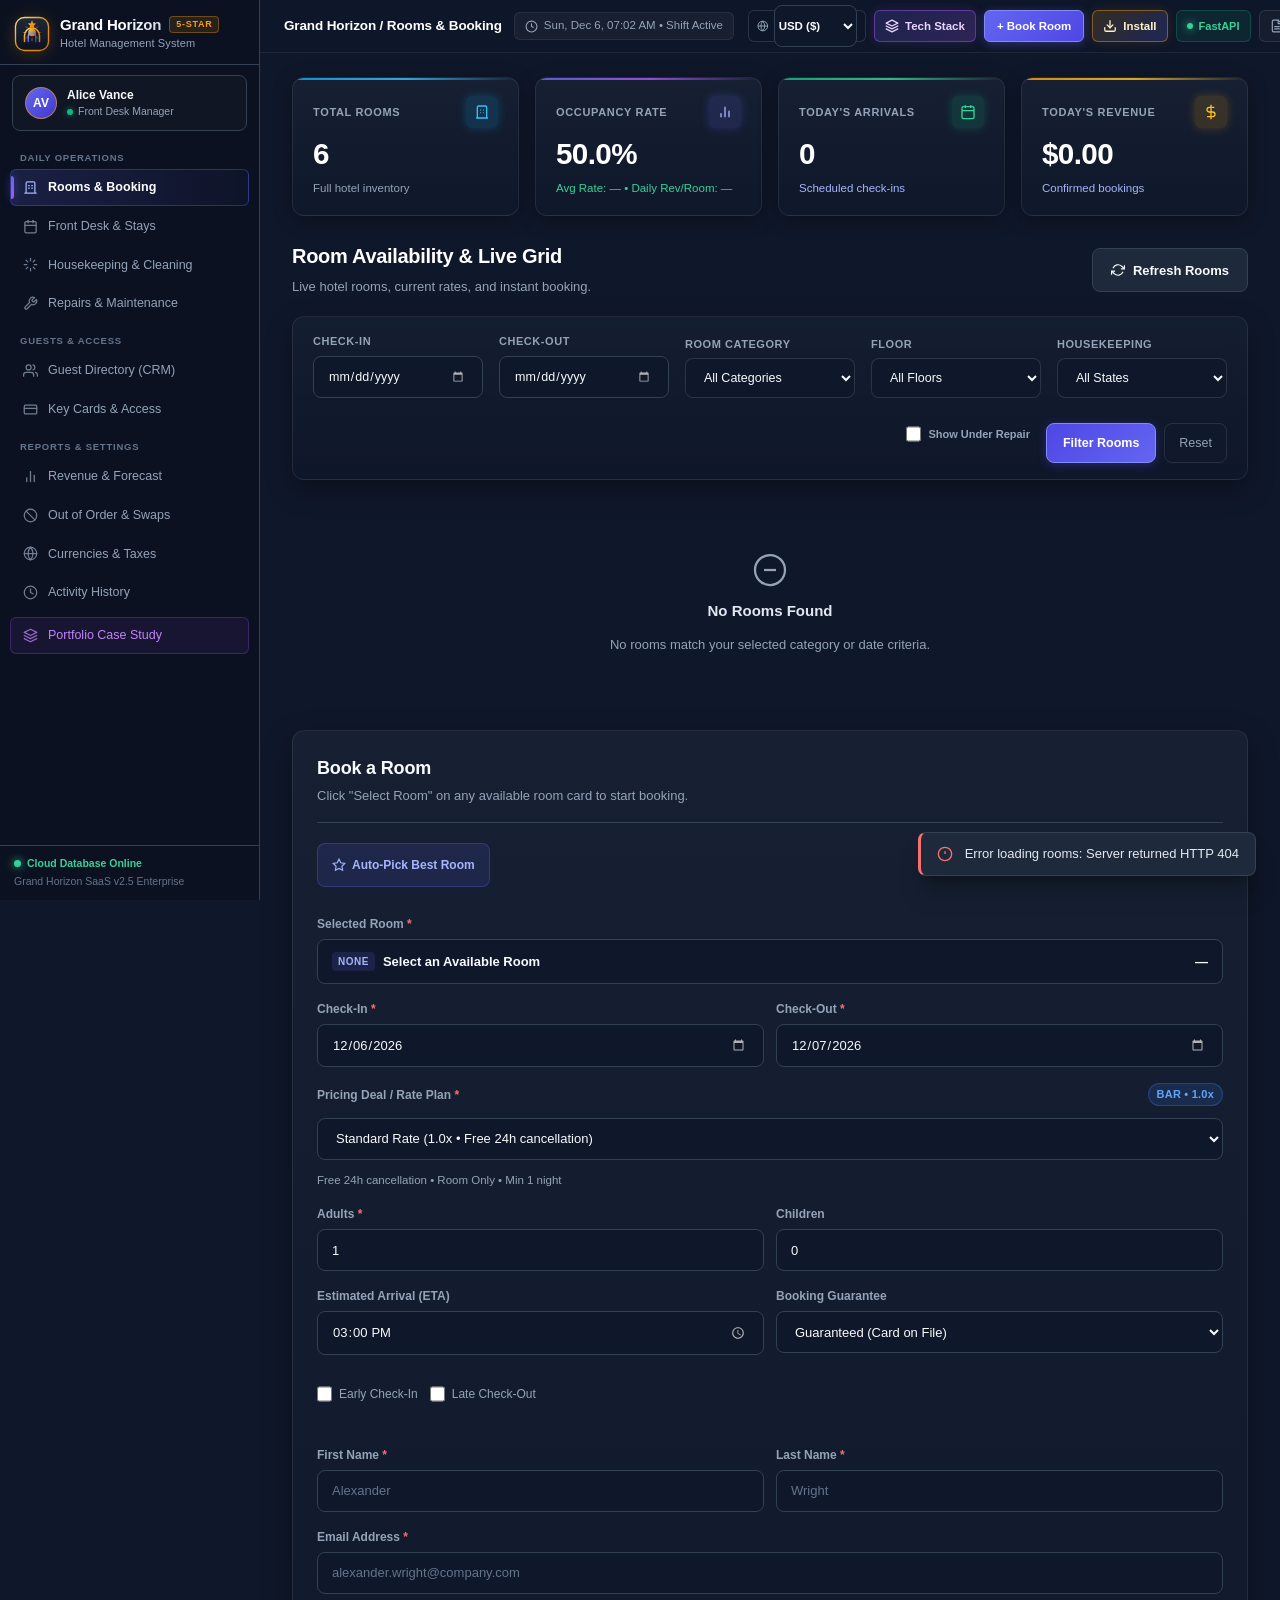
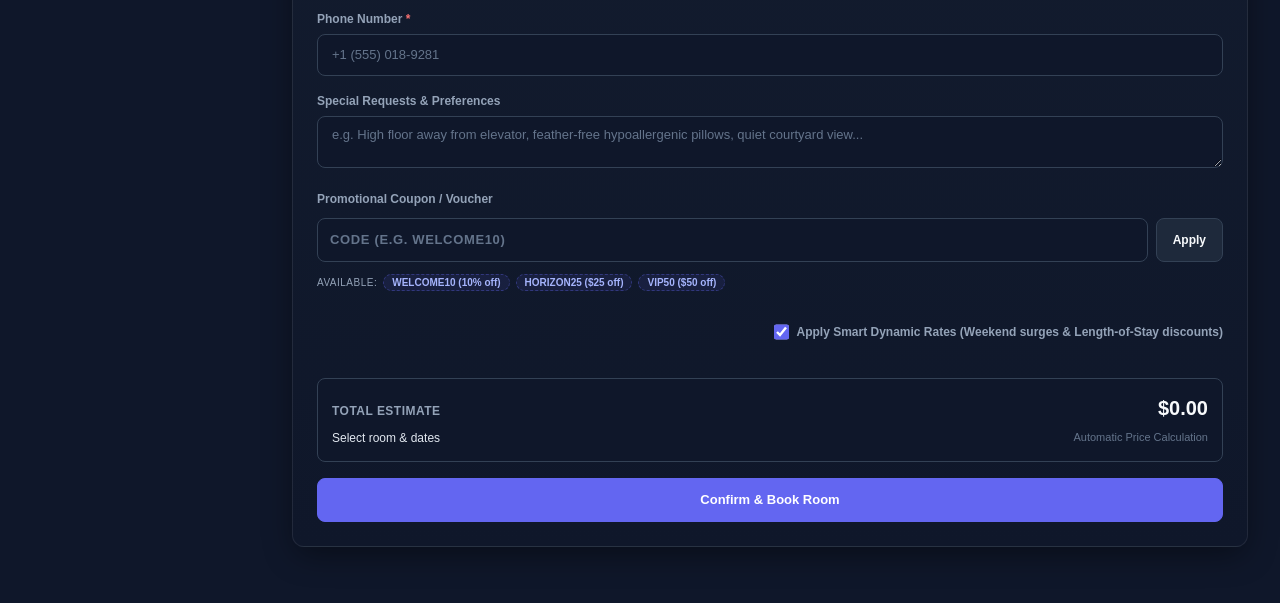
==== commit e519c74f: "feat(design): executive UI overhaul - unified topbar controls, luxury KPI theme glow, glassmorphic f" ====
--- a/public/index.html
+++ b/public/index.html
@@ -244,41 +244,41 @@
             Revenue Analytics
           </button>
 
-          <button id="btnOpenTechStackModal" class="btn btn-portfolio-badge" style="font-size: 11.5px; padding: 5px 12px;" title="View Full-Stack System Architecture, Tech Stack & Engineering Highlights">
+          <button id="btnOpenTechStackModal" class="btn btn-portfolio-badge" title="View Full-Stack System Architecture, Tech Stack & Engineering Highlights">
             <svg width="14" height="14" viewBox="0 0 24 24" fill="none" stroke="currentColor" stroke-width="2.2" stroke-linecap="round" stroke-linejoin="round">
               <polygon points="12 2 2 7 12 12 22 7 12 2"></polygon>
               <polyline points="2 17 12 22 22 17"></polyline>
               <polyline points="2 12 12 17 22 12"></polyline>
             </svg>
-            <span>Tech Stack & Architecture</span>
+            <span>Tech Stack</span>
           </button>
 
-          <button id="btnQuickNewBooking" class="btn btn-primary" style="font-size: 11.5px; padding: 5px 12px; gap: 5px;" title="Book a new room">
+          <button id="btnQuickNewBooking" class="btn btn-primary" title="Book a new room">
             <span>+ Book Room</span>
           </button>
 
-          <button id="btnInstallPWA" class="btn btn-pwa-install" style="font-size: 11.5px; padding: 5px 12px; display: inline-flex; align-items: center; gap: 6px;" title="Install Grand Horizon PMS as a Desktop or Mobile App">
+          <button id="btnInstallPWA" class="btn btn-pwa-install" title="Install Grand Horizon PMS as a Desktop or Mobile App">
             <svg width="14" height="14" viewBox="0 0 24 24" fill="none" stroke="currentColor" stroke-width="2.2" stroke-linecap="round" stroke-linejoin="round">
               <path d="M21 15v4a2 2 0 0 1-2 2H5a2 2 0 0 1-2-2v-4"></path>
               <polyline points="7 10 12 15 17 10"></polyline>
               <line x1="12" y1="15" x2="12" y2="3"></line>
             </svg>
-            <span id="pwaInstallLabel">Install App</span>
+            <span id="pwaInstallLabel">Install</span>
           </button>
 
-          <span class="status-badge" id="apiStatusBadge">
+          <span class="status-badge" id="apiStatusBadge" title="FastAPI Backend Online">
             <span class="status-dot"></span>
-            <span>FastAPI Connected</span>
+            <span>FastAPI</span>
           </span>
 
-          <a href="/docs" target="_blank" class="nav-link" title="Open Swagger API documentation">
-            <svg width="15" height="15" viewBox="0 0 24 24" fill="none" stroke="currentColor" stroke-width="2" stroke-linecap="round" stroke-linejoin="round">
+          <a href="/docs" target="_blank" class="nav-link topbar-docs-link" title="Open Swagger API documentation">
+            <svg width="14" height="14" viewBox="0 0 24 24" fill="none" stroke="currentColor" stroke-width="2" stroke-linecap="round" stroke-linejoin="round">
               <path d="M14 2H6a2 2 0 0 0-2 2v16a2 2 0 0 0 2 2h12a2 2 0 0 0 2-2V8z"></path>
               <polyline points="14 2 14 8 20 8"></polyline>
               <line x1="16" y1="13" x2="8" y2="13"></line>
               <line x1="16" y1="17" x2="8" y2="17"></line>
             </svg>
-            API Docs
+            <span>Docs</span>
           </a>
         </div>
       </header>
@@ -291,7 +291,7 @@
     
     <!-- Top-Level Executive KPI Bar -->
     <section class="kpi-grid" aria-label="Today's Overview">
-      <div class="kpi-card">
+      <div class="kpi-card kpi-card-rooms">
         <div class="kpi-header">
           <span class="kpi-title">Total Rooms</span>
           <div class="kpi-icon">
@@ -304,7 +304,7 @@
         <span class="kpi-trend" id="kpiInventorySub">Full hotel inventory</span>
       </div>
 
-      <div class="kpi-card">
+      <div class="kpi-card kpi-card-occupancy">
         <div class="kpi-header">
           <span class="kpi-title">Occupancy Rate</span>
           <div class="kpi-icon">
@@ -317,7 +317,7 @@
         <span class="kpi-trend text-emerald" id="kpiAdrRevpar">Avg Rate: — • Daily Rev/Room: —</span>
       </div>
 
-      <div class="kpi-card">
+      <div class="kpi-card kpi-card-arrivals">
         <div class="kpi-header">
           <span class="kpi-title">Today's Arrivals</span>
           <div class="kpi-icon">
@@ -333,7 +333,7 @@
         <span class="kpi-trend text-indigo" id="kpiTurnoverSub">Scheduled check-ins</span>
       </div>
 
-      <div class="kpi-card">
+      <div class="kpi-card kpi-card-revenue">
         <div class="kpi-header">
           <span class="kpi-title">Today's Revenue</span>
           <div class="kpi-icon">
--- a/public/style.css
+++ b/public/style.css
@@ -249,35 +249,52 @@
   display: inline-flex;
   align-items: center;
   gap: 6px;
-  font-size: 12px;
-  font-weight: 500;
-  color: var(--status-available-text);
-  background-color: var(--status-available-bg);
-  border: 1px solid var(--status-available-border);
-  padding: 4px 10px;
-  border-radius: 9999px;
+  font-size: 11px;
+  font-weight: 600;
+  color: #34d399;
+  background-color: rgba(16, 185, 129, 0.1);
+  border: 1px solid rgba(16, 185, 129, 0.25);
+  padding: 0 10px;
+  height: 32px;
+  border-radius: 6px;
+  white-space: nowrap;
 }
 
 .status-dot {
   width: 6px;
   height: 6px;
-  background-color: var(--status-available-text);
+  background-color: #34d399;
   border-radius: 50%;
+  box-shadow: 0 0 8px #34d399;
+  animation: statusPulse 2s infinite ease-in-out;
+}
+
+@keyframes statusPulse {
+  0%, 100% { opacity: 1; transform: scale(1); }
+  50% { opacity: 0.5; transform: scale(0.85); }
 }
 
 .nav-link {
   display: inline-flex;
   align-items: center;
   gap: 6px;
-  font-size: 13px;
-  font-weight: 500;
-  color: var(--text-muted);
+  font-size: 11.5px;
+  font-weight: 600;
+  color: #94a3b8;
   text-decoration: none;
-  padding: 6px 12px;
-  border: 1px solid var(--border-subtle);
-  border-radius: var(--radius-sm);
-  background-color: var(--canvas-bg);
+  padding: 0 10px;
+  height: 32px;
+  border: 1px solid rgba(255, 255, 255, 0.1);
+  border-radius: 6px;
+  background-color: rgba(255, 255, 255, 0.03);
   transition: var(--transition-standard);
+  white-space: nowrap;
+}
+
+.nav-link:hover {
+  color: #ffffff;
+  border-color: rgba(255, 255, 255, 0.25);
+  background-color: rgba(255, 255, 255, 0.07);
 }
 
 .nav-link:hover {
@@ -335,13 +352,60 @@
   right: 0;
   height: 2px;
   background: linear-gradient(90deg, #6366f1, #a855f7, transparent);
-  opacity: 0.7;
+  opacity: 0.85;
 }
 
 .kpi-card:hover {
-  border-color: rgba(99, 102, 241, 0.5);
-  transform: translateY(-2px);
-  box-shadow: 0 8px 28px -4px rgba(99, 102, 241, 0.2);
+  transform: translateY(-3px);
+  box-shadow: 0 12px 30px -4px rgba(0, 0, 0, 0.5);
+}
+
+.kpi-card-rooms::before {
+  background: linear-gradient(90deg, #0ea5e9, #38bdf8, transparent);
+}
+.kpi-card-rooms .kpi-icon {
+  background: rgba(14, 165, 233, 0.15);
+  color: #38bdf8;
+  box-shadow: 0 0 10px rgba(14, 165, 233, 0.25);
+}
+.kpi-card-rooms:hover {
+  border-color: rgba(56, 189, 248, 0.45);
+}
+
+.kpi-card-occupancy::before {
+  background: linear-gradient(90deg, #6366f1, #a855f7, transparent);
+}
+.kpi-card-occupancy .kpi-icon {
+  background: rgba(99, 102, 241, 0.15);
+  color: #a5b4fc;
+  box-shadow: 0 0 10px rgba(99, 102, 241, 0.25);
+}
+.kpi-card-occupancy:hover {
+  border-color: rgba(129, 140, 248, 0.45);
+}
+
+.kpi-card-arrivals::before {
+  background: linear-gradient(90deg, #10b981, #34d399, transparent);
+}
+.kpi-card-arrivals .kpi-icon {
+  background: rgba(16, 185, 129, 0.15);
+  color: #34d399;
+  box-shadow: 0 0 10px rgba(16, 185, 129, 0.25);
+}
+.kpi-card-arrivals:hover {
+  border-color: rgba(52, 211, 153, 0.45);
+}
+
+.kpi-card-revenue::before {
+  background: linear-gradient(90deg, #f59e0b, #fbbf24, transparent);
+}
+.kpi-card-revenue .kpi-icon {
+  background: rgba(245, 158, 11, 0.15);
+  color: #fbbf24;
+  box-shadow: 0 0 10px rgba(245, 158, 11, 0.25);
+}
+.kpi-card-revenue:hover {
+  border-color: rgba(251, 191, 36, 0.45);
 }
 
 .kpi-header {
@@ -368,6 +432,7 @@
   align-items: center;
   justify-content: center;
   flex-shrink: 0;
+  transition: var(--transition-standard);
 }
 
 .kpi-value {
@@ -377,10 +442,11 @@
   letter-spacing: -0.02em;
   line-height: 1.2;
   font-variant-numeric: tabular-nums;
+  text-shadow: 0 0 24px rgba(255, 255, 255, 0.06);
 }
 
 .kpi-trend {
-  font-size: 12px;
+  font-size: 11.5px;
   color: #94a3b8;
   display: flex;
   align-items: center;
@@ -388,7 +454,7 @@
 }
 
 .text-emerald {
-  color: var(--status-available-text);
+  color: #34d399;
 }
 
 .text-indigo {
@@ -446,8 +512,8 @@
    ========================================================================== */
 
 .filter-toolbar {
-  background-color: var(--surface-bg);
-  border: 1px solid var(--border-subtle);
+  background: linear-gradient(180deg, rgba(22, 32, 50, 0.8) 0%, rgba(15, 23, 42, 0.95) 100%);
+  border: 1px solid rgba(255, 255, 255, 0.08);
   border-radius: var(--radius-lg);
   padding: 16px 20px;
   margin-bottom: 24px;
@@ -455,7 +521,8 @@
   flex-wrap: wrap;
   gap: 16px;
   align-items: flex-end;
-  box-shadow: var(--shadow-card);
+  box-shadow: 0 10px 30px -4px rgba(0, 0, 0, 0.4);
+  backdrop-filter: blur(12px);
 }
 
 .filter-field {
@@ -470,7 +537,22 @@
   font-weight: 600;
   text-transform: uppercase;
   letter-spacing: 0.05em;
-  color: var(--text-muted);
+  color: #94a3b8;
+}
+
+.filter-field input,
+.filter-field select {
+  min-height: 40px !important;
+  border-radius: 8px !important;
+  font-size: 12.5px !important;
+  background-color: #0f172a !important;
+  border: 1px solid rgba(255, 255, 255, 0.12) !important;
+}
+
+.filter-field input:focus,
+.filter-field select:focus {
+  border-color: #6366f1 !important;
+  box-shadow: 0 0 0 3px rgba(99, 102, 241, 0.25) !important;
 }
 
 .filter-field-checkbox {
@@ -484,7 +566,7 @@
   align-items: center;
   gap: 7px;
   font-size: 12px;
-  color: var(--text-muted);
+  color: #94a3b8;
   cursor: pointer;
   user-select: none;
   text-transform: none !important;
@@ -502,6 +584,46 @@
 .filter-cta-group {
   display: flex;
   gap: 8px;
+  align-items: center;
+}
+
+#applyFilterBtn {
+  min-height: 40px;
+  padding: 0 16px;
+  font-size: 12.5px;
+  font-weight: 600;
+  background: linear-gradient(135deg, #4f46e5 0%, #6366f1 100%);
+  color: #ffffff;
+  border: 1px solid #818cf8;
+  border-radius: 8px;
+  box-shadow: 0 2px 10px rgba(79, 70, 229, 0.35);
+  cursor: pointer;
+  transition: all 0.15s ease;
+}
+
+#applyFilterBtn:hover {
+  background: linear-gradient(135deg, #4338ca 0%, #4f46e5 100%);
+  box-shadow: 0 4px 16px rgba(79, 70, 229, 0.5);
+  transform: translateY(-1px);
+}
+
+#resetFilterBtn {
+  min-height: 40px;
+  padding: 0 14px;
+  font-size: 12.5px;
+  font-weight: 500;
+  color: #94a3b8;
+  background: transparent;
+  border: 1px solid rgba(255, 255, 255, 0.1);
+  border-radius: 8px;
+  cursor: pointer;
+  transition: all 0.15s ease;
+}
+
+#resetFilterBtn:hover {
+  color: #ffffff;
+  background: rgba(255, 255, 255, 0.05);
+  border-color: rgba(255, 255, 255, 0.2);
 }
 
 /* ==========================================================================
@@ -849,52 +971,77 @@
 
 /* Quick Actions Control inside Card */
 .card-quick-actions {
-  display: flex;
-  align-items: center;
-  justify-content: space-between;
+  display: grid;
+  grid-template-columns: 1fr 1fr;
   gap: 8px;
-  padding-top: 10px;
-  border-top: 1px solid var(--border-subtle);
-  margin-top: 10px;
+  padding-top: 12px;
+  border-top: 1px solid rgba(255, 255, 255, 0.08);
+  margin-top: 12px;
+}
+
+.card-quick-actions-row {
+  display: flex;
+  flex-direction: column;
+  gap: 4px;
+  min-width: 0;
 }
 
 .quick-action-label {
+  font-size: 10px;
+  font-weight: 600;
+  color: #94a3b8;
+  text-transform: uppercase;
+  letter-spacing: 0.05em;
+  display: flex;
+  align-items: center;
+  gap: 4px;
+}
+
+.quick-action-select {
+  background-color: #0f172a !important;
+  color: #f1f5f9 !important;
+  border: 1px solid rgba(255, 255, 255, 0.12) !important;
+  border-radius: 6px !important;
+  padding: 4px 8px;
+  min-height: 30px;
+  height: 30px;
   font-size: 11px;
   font-weight: 500;
-  color: var(--text-muted);
-  text-transform: uppercase;
-  letter-spacing: 0.04em;
-  display: flex;
-  align-items: center;
-  gap: 4px;
-}
-
-.quick-action-select {
-  background-color: var(--surface-input);
-  color: var(--text-high-contrast);
-  border: 1px solid var(--border-subtle);
-  border-radius: var(--radius-sm);
-  padding: 4px 8px;
-  min-height: 32px;
-  font-size: 11px;
-  font-weight: 600;
   cursor: pointer;
   outline: none;
-  width: auto;
-  flex: 1;
+  width: 100%;
+  box-sizing: border-box;
+  transition: all 0.15s ease;
   min-width: 0;
-  transition: var(--transition-standard);
-  -webkit-tap-highlight-color: transparent;
 }
 
 .quick-action-select:hover {
-  border-color: var(--border-hover);
-  background-color: var(--surface-input);
+  border-color: rgba(99, 102, 241, 0.5) !important;
+  background-color: #1e293b !important;
 }
 
 .quick-action-select:focus {
-  border-color: var(--brand-primary);
-  box-shadow: 0 0 0 3px var(--brand-ring);
+  border-color: #6366f1 !important;
+  box-shadow: 0 0 0 2px rgba(99, 102, 241, 0.25) !important;
+}
+
+.card-quick-actions .btn-lockout-room,
+.card-quick-actions .btn-release-room {
+  grid-column: 1 / -1;
+  background: rgba(239, 68, 68, 0.12);
+  border: 1px solid rgba(239, 68, 68, 0.3);
+  color: #fca5a5;
+  border-radius: 6px;
+  font-weight: 600;
+  cursor: pointer;
+  transition: all 0.15s ease;
+}
+
+.card-quick-actions .btn-lockout-room:hover,
+.card-quick-actions .btn-release-room:hover {
+  background: rgba(239, 68, 68, 0.22);
+  border-color: #f87171;
+  color: #ffffff;
 }
 
 /* Room Price Fluid Typography */
@@ -902,19 +1049,20 @@
   display: flex;
   align-items: baseline;
   gap: 4px;
-  padding: 4px 0;
+  padding: 6px 0 2px;
 }
 
 .room-price-val {
-  font-size: clamp(1.25rem, 1.8vw + 0.5rem, 1.5rem);
+  font-size: clamp(1.25rem, 1.8vw + 0.5rem, 1.55rem);
   font-weight: 700;
-  color: var(--text-high-contrast);
+  color: #ffffff;
   letter-spacing: -0.02em;
+  font-variant-numeric: tabular-nums;
 }
 
 .room-price-period {
-  font-size: 13px;
-  color: var(--text-muted);
+  font-size: 12.5px;
+  color: #94a3b8;
   font-weight: 400;
 }
 
@@ -925,22 +1073,41 @@
 
 .btn-select-room {
   width: 100%;
-  font-size: 12px;
-  padding: 8px 12px;
+  font-size: 12.5px;
+  font-weight: 600;
+  padding: 8px 14px;
+  min-height: 38px;
+  border-radius: 8px;
+  background: linear-gradient(180deg, rgba(30, 41, 59, 0.8) 0%, rgba(15, 23, 42, 0.95) 100%);
+  border: 1px solid rgba(255, 255, 255, 0.12);
+  color: #f8fafc;
+  cursor: pointer;
+  transition: all 0.15s ease;
+}
+
+.btn-select-room:hover:not(:disabled) {
+  background: linear-gradient(180deg, #4f46e5 0%, #4338ca 100%);
+  border-color: #6366f1;
+  color: #ffffff;
+  box-shadow: 0 4px 14px rgba(79, 70, 229, 0.4);
+  transform: translateY(-1px);
 }
 
 .room-card.selected .btn-select-room {
-  background-color: var(--brand-primary);
-  border-color: var(--brand-primary);
-  color: #ffffff;
+  background: linear-gradient(135deg, #6366f1 0%, #8b5cf6 100%) !important;
+  border-color: #818cf8 !important;
+  color: #ffffff !important;
+  box-shadow: 0 4px 16px rgba(99, 102, 241, 0.45) !important;
 }
 
 /* Disabled buttons on Occupied / Cleaning rooms */
 .btn-select-room:disabled {
-  background-color: var(--canvas-bg);
-  border-color: var(--border-subtle);
-  color: var(--text-muted);
+  background: rgba(15, 23, 42, 0.6) !important;
+  border: 1px solid rgba(255, 255, 255, 0.06) !important;
+  color: #94a3b8 !important;
   opacity: 0.85;
+  cursor: not-allowed;
+  box-shadow: none !important;
 }
 
 /* ==========================================================================
@@ -1176,11 +1343,11 @@
    ========================================================================== */
 
 .booking-panel {
-  background-color: var(--surface-bg);
-  border: 1px solid var(--border-subtle);
+  background: linear-gradient(180deg, #162032 0%, #0f172a 100%);
+  border: 1px solid rgba(255, 255, 255, 0.08);
   border-radius: var(--radius-lg);
   padding: 24px;
-  box-shadow: var(--shadow-card);
+  box-shadow: 0 10px 32px -4px rgba(0, 0, 0, 0.45);
   position: sticky;
   top: 80px;
 }
@@ -2947,32 +3114,35 @@
 .currency-selector-badge {
   display: inline-flex;
   align-items: center;
-  gap: 6px;
-  background: rgba(30, 41, 59, 0.7);
-  border: 1px solid var(--border-subtle);
-  border-radius: var(--radius-md);
-  padding: 4px 10px;
-  color: var(--text-muted);
+  gap: 5px;
+  background: rgba(15, 23, 42, 0.85);
+  border: 1px solid rgba(255, 255, 255, 0.12);
+  border-radius: 6px;
+  padding: 0 8px;
+  height: 32px;
+  color: #94a3b8;
   transition: var(--transition-standard);
+  white-space: nowrap;
 }
 
 .currency-selector-badge:hover,
 .currency-selector-badge:focus-within {
-  border-color: var(--brand-indigo);
+  border-color: #6366f1;
   background: rgba(30, 41, 59, 0.95);
   color: #a5b4fc;
-  box-shadow: 0 0 10px rgba(99, 102, 241, 0.15);
+  box-shadow: 0 0 10px rgba(99, 102, 241, 0.25);
 }
 
 .currency-selector-badge select {
   background: transparent;
   border: none;
-  color: var(--text-high-contrast);
+  color: #f8fafc;
   font-family: var(--font-family);
-  font-size: 12px;
+  font-size: 11.5px;
   font-weight: 600;
   cursor: pointer;
   outline: none;
+  padding: 0;
 }
 
 .currency-selector-badge select option {
@@ -3123,13 +3293,17 @@
   border: 1px solid rgba(245, 158, 11, 0.45);
   color: #fef3c7;
   font-weight: 600;
-  border-radius: var(--radius-sm);
+  font-size: 11.5px;
+  padding: 0 10px;
+  height: 32px;
+  border-radius: 6px;
   cursor: pointer;
   transition: var(--transition-standard);
   display: inline-flex;
   align-items: center;
   gap: 6px;
   box-shadow: 0 0 12px rgba(245, 158, 11, 0.12);
+  white-space: nowrap;
 }
 
 .btn-pwa-install:hover {
@@ -3303,28 +3477,42 @@
   border: 1px solid transparent;
   margin-bottom: 2px;
   text-decoration: none;
+  position: relative;
 }
 
 .sidebar-nav-item:hover {
-  background: rgba(255, 255, 255, 0.04);
-  color: var(--text-high-contrast);
+  background: rgba(255, 255, 255, 0.05);
+  color: #ffffff;
 }
 
 .sidebar-nav-item.active {
-  background: rgba(99, 102, 241, 0.15);
+  background: linear-gradient(90deg, rgba(99, 102, 241, 0.18) 0%, rgba(99, 102, 241, 0.04) 100%);
   border-color: rgba(99, 102, 241, 0.35);
-  color: #818cf8;
-  font-weight: 600;
+  color: #ffffff;
+  font-weight: 600;
+}
+
+.sidebar-nav-item.active::before {
+  content: '';
+  position: absolute;
+  left: 0;
+  top: 6px;
+  bottom: 6px;
+  width: 3px;
+  border-radius: 0 4px 4px 0;
+  background: linear-gradient(180deg, #6366f1, #a855f7);
+  box-shadow: 0 0 8px rgba(99, 102, 241, 0.6);
 }
 
 .sidebar-nav-item svg {
   flex-shrink: 0;
-  opacity: 0.85;
+  opacity: 0.75;
+  transition: opacity 0.15s ease;
 }
 
 .sidebar-nav-item.active svg {
   opacity: 1;
-  stroke: #818cf8;
+  stroke: #a5b4fc;
 }
 
 .sidebar-footer {
@@ -3355,7 +3543,7 @@
   position: sticky;
   top: 0;
   z-index: 40;
-  padding: 12px 24px;
+  padding: 10px 24px;
   display: flex;
   align-items: center;
   justify-content: space-between;
@@ -3421,6 +3609,36 @@
   gap: 8px;
   flex-wrap: nowrap;
   flex-shrink: 0;
+  margin-left: auto;
+}
+
+.topbar-right > * {
+  height: 32px;
+  min-height: 32px;
+  box-sizing: border-box;
+}
+
+#btnQuickNewBooking {
+  background: linear-gradient(135deg, #6366f1 0%, #4f46e5 100%) !important;
+  border: 1px solid #818cf8 !important;
+  color: #ffffff !important;
+  font-weight: 600 !important;
+  font-size: 11.5px !important;
+  padding: 0 12px !important;
+  border-radius: 6px !important;
+  cursor: pointer;
+  display: inline-flex;
+  align-items: center;
+  gap: 5px;
+  box-shadow: 0 2px 10px rgba(99, 102, 241, 0.35);
+  transition: all 0.15s ease;
+  white-space: nowrap;
+}
+
+#btnQuickNewBooking:hover {
+  background: linear-gradient(135deg, #4f46e5 0%, #4338ca 100%) !important;
+  box-shadow: 0 4px 16px rgba(99, 102, 241, 0.5) !important;
+  transform: translateY(-1px);
 }
 
 /* View Sections Switcher */
@@ -3527,13 +3745,17 @@
   border: 1px solid rgba(168, 85, 247, 0.45);
   color: #e9d5ff;
   font-weight: 600;
-  border-radius: var(--radius-sm);
+  font-size: 11.5px;
+  padding: 0 10px;
+  height: 32px;
+  border-radius: 6px;
   cursor: pointer;
   transition: var(--transition-standard);
   display: inline-flex;
   align-items: center;
   gap: 6px;
   box-shadow: 0 0 12px rgba(168, 85, 247, 0.15);
+  white-space: nowrap;
 }
 
 .btn-portfolio-badge:hover {
@@ -3675,15 +3897,24 @@
   }
 }
 
-@media (max-width: 1280px) {
+@media (max-width: 1200px) {
+  .topbar-docs-link {
+    display: none !important;
+  }
+}
+
+@media (max-width: 1080px) {
   #apiStatusBadge {
-    display: none;
-  }
-}
-
-@media (max-width: 1120px) {
-  .app-topbar .nav-link {
-    display: none;
+    display: none !important;
+  }
+}
+
+@media (max-width: 900px) {
+  #btnInstallPWA #pwaInstallLabel {
+    display: none !important;
+  }
+  #btnInstallPWA {
+    padding: 0 8px !important;
   }
 }
 
